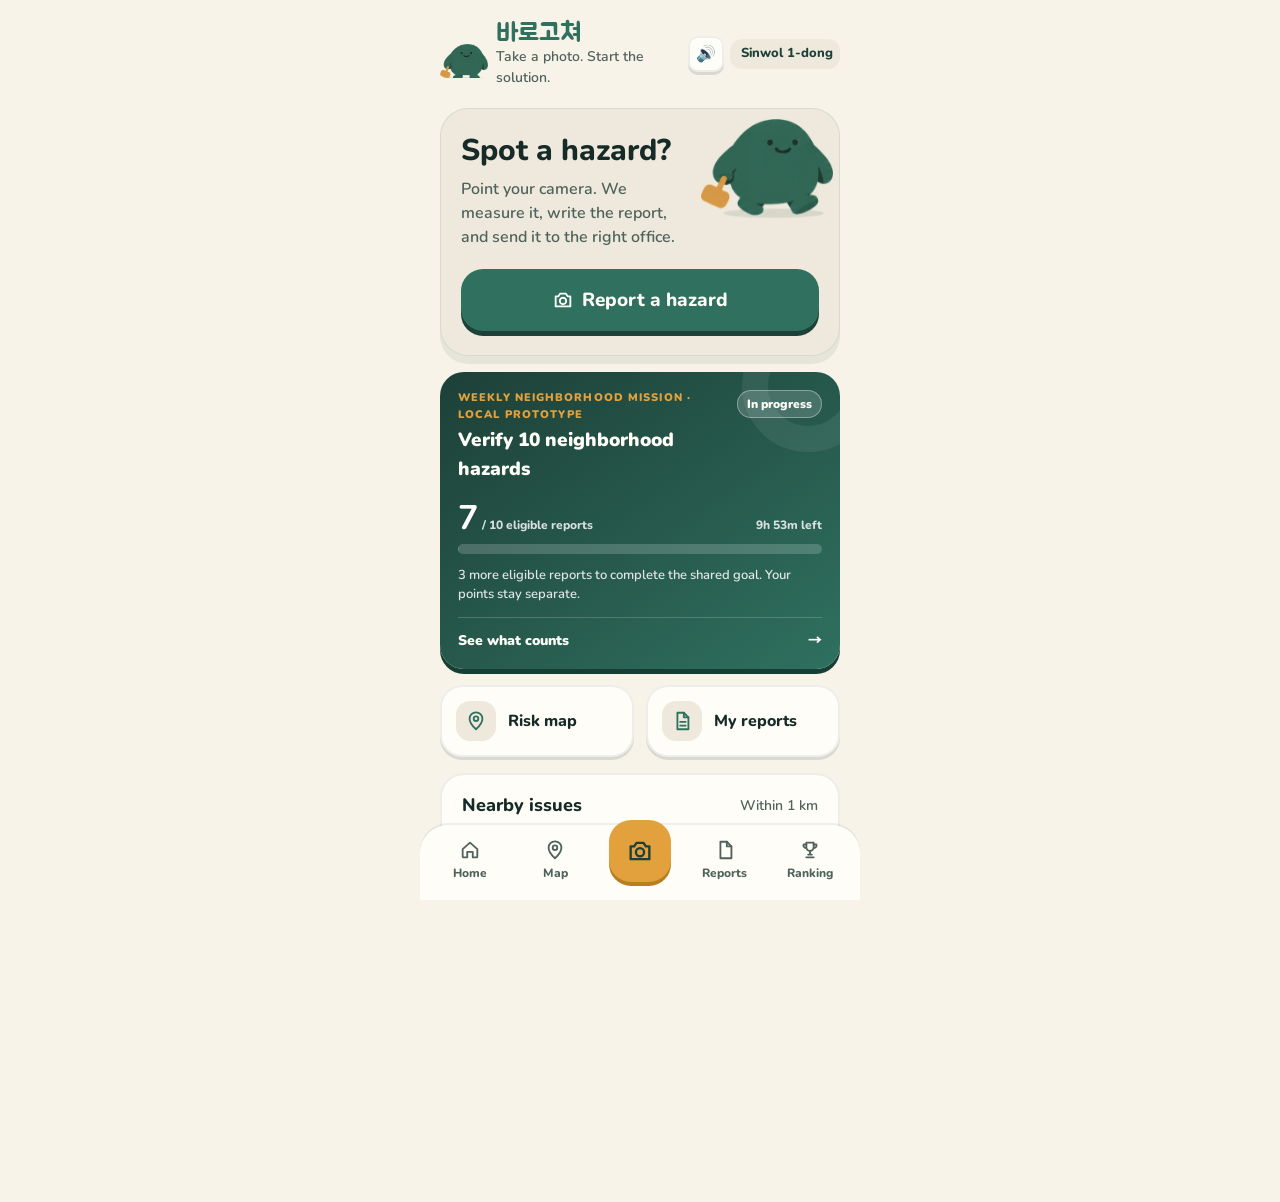
==== index.html @ 0d9a8403 "NewVersioncommit_UX" ====
<!doctype html>
<html lang="en">
<head>
<meta charset="utf-8">
<meta name="viewport" content="width=device-width, initial-scale=1, viewport-fit=cover">
<title>바로고쳐</title>
<link rel="manifest" href="manifest.webmanifest">
<link rel="icon" href="icons/icon-192.png">
<link rel="apple-touch-icon" href="icons/icon-192.png">
<meta name="theme-color" content="#F7F3E9">
<meta name="apple-mobile-web-app-capable" content="yes">
<meta name="apple-mobile-web-app-title" content="바로고쳐">

<link rel="preconnect" href="https://fonts.googleapis.com">
<link rel="stylesheet" href="https://fonts.googleapis.com/css2?family=Jua&family=Noto+Sans+KR:wght@500;700;900&family=Nunito:wght@600;700;800;900&display=swap">
<style>
/* =========================================================
   바로고쳐 design system — tokens taken from the mascot
   ========================================================= */
:root{
  /* colour — body, shadow, ink, mallet, paper */
  --green:#2F705F;        /* primary: mascot body */
  --green-hover:#357B69;
  --green-dark:#1D4038;   /* mascot shade: pressed base, strong text */
  --ink:#162B27;          /* eyes and mouth: main text */
  --ink-2:#4F625B;        /* secondary text (5.9:1 on cream) */
  --mustard:#E2A13D;      /* accent: the mallet */
  --mustard-dark:#B87F22; /* accent pressed base */
  --cream:#F7F3E9;        /* page */
  --cream-2:#EEE9DC;      /* secondary section, tracks */
  --dust:#D9D3C4;         /* ground shadow, dividers on cream */
  --paper:#FFFDF8;        /* cards, sheets, inputs */
  --on-green:#FFFDF8;
  --line:rgba(29,64,56,.08);
  --line-2:rgba(29,64,56,.16);
  /* risk (fills are for shapes; *-ink for text on tints) */
  --high:#D46A4E; --high-fill:#B9533A; --high-ink:#9F3F28; --high-tint:#F6E1DA;
  --med:#E2A13D;  --med-ink:#7A5716;  --med-tint:#F8EBD2;
  --low:#5F8497;  --low-fill:#4B6F82;  --low-ink:#3C5E6E;  --low-tint:#E2EBEF;
  --done:#8C968F; --done-ink:#46534E; --done-tint:#E7EAE8;
  /* radius scale */
  --r-chip:12px; --r-sm:14px; --r-md:18px; --r-lg:22px; --r-card:24px; --r-sheet:32px;
  /* control heights */
  --h-sm:44px; --h-md:52px; --h-lg:60px;
  /* shadows: resting on the ground, never floating */
  --press-green:0 4px 0 var(--green-dark);
  --press-mustard:0 4px 0 var(--mustard-dark);
  --press-soft:0 3px 0 rgba(29,64,56,.14);
  --rest:0 3px 0 rgba(29,64,56,.06);
  --lift:0 8px 20px rgba(29,64,56,.08);
  /* type */
  --f-display:"Nunito","Jua","Noto Sans KR","Apple SD Gothic Neo",sans-serif;
  --f-body:"Nunito","Noto Sans KR","Apple SD Gothic Neo","Malgun Gothic",sans-serif;
  --f-brand:"Jua","Nunito",sans-serif;
  --t-xs:12px; --t-sm:14px; --t-md:16px; --t-lg:18px; --t-xl:22px; --t-2xl:28px; --t-3xl:34px;
  /* spacing */
  --s1:4px; --s2:8px; --s3:12px; --s4:16px; --s5:20px; --s6:24px; --s7:32px; --s8:40px; --s9:56px;
  box-sizing:border-box;
  padding-top:env(safe-area-inset-top,0px);
  padding-bottom:env(safe-area-inset-bottom,0px);
}
@media (prefers-color-scheme: dark){
  :root:not([data-theme="light"]){
    --cream:#13231F; --cream-2:#1A2F29; --paper:#1F3631; --dust:#2A413A;
    --ink:#F7F3E9; --ink-2:#B7C2BC; --green-dark:#0E1F1B;
    --line:rgba(247,243,233,.08); --line-2:rgba(247,243,233,.16);
    --high-ink:#F2A58F; --high-tint:#3A2B24; --med-ink:#EDC57F; --med-tint:#36301F;
    --low-ink:#A9C4D2; --low-tint:#22343A; --done-ink:#C3CBC6; --done-tint:#2A3A35;
    --rest:0 3px 0 rgba(0,0,0,.18); --press-soft:0 3px 0 rgba(0,0,0,.25);
  }
}
:root[data-theme="dark"]{
  --cream:#13231F; --cream-2:#1A2F29; --paper:#1F3631; --dust:#2A413A;
  --ink:#F7F3E9; --ink-2:#B7C2BC; --green-dark:#0E1F1B;
  --line:rgba(247,243,233,.08); --line-2:rgba(247,243,233,.16);
  --high-ink:#F2A58F; --high-tint:#3A2B24; --med-ink:#EDC57F; --med-tint:#36301F;
  --low-ink:#A9C4D2; --low-tint:#22343A; --done-ink:#C3CBC6; --done-tint:#2A3A35;
  --rest:0 3px 0 rgba(0,0,0,.18); --press-soft:0 3px 0 rgba(0,0,0,.25);
}
html{scroll-padding-top:env(safe-area-inset-top,0px)}
*,*::before,*::after{box-sizing:inherit}
[hidden]{display:none!important}
html,body{height:100%;margin:0}
body{background:var(--cream);color:var(--ink);font-family:var(--f-body);font-size:var(--t-md);line-height:1.5;font-weight:600;-webkit-font-smoothing:antialiased}
button,input,select,textarea{font:inherit;color:inherit}
button{cursor:pointer}
img{max-width:100%}
:focus-visible{outline:3px solid var(--mustard);outline-offset:3px;border-radius:var(--r-sm)}
.app{max-width:440px;margin:0 auto;min-height:100%;position:relative;background:var(--cream)}
.screen{display:none;padding:var(--s5) var(--s5) 128px}
.screen.on{display:block}
.screen.modal{padding-bottom:var(--s7)}
h1,h2,h3{margin:0;font-family:var(--f-display);font-weight:800;letter-spacing:0;line-height:1.2}
h1{font-size:var(--t-3xl)}
h2{font-size:var(--t-2xl)}
h3{font-size:var(--t-lg)}
p{margin:0}
.muted{color:var(--ink-2)}
.small{font-size:var(--t-sm)}
.num{font-variant-numeric:tabular-nums}
.row{display:flex;align-items:center;gap:var(--s3)}
.between{justify-content:space-between}
.stack>*+*{margin-top:var(--s4)}
svg.icon{width:22px;height:22px;flex:none}
svg.icon *{stroke-width:2;stroke-linecap:round;stroke-linejoin:round}

/* ---- Card: a small object on the ground ---- */
.card{background:var(--paper);border:2px solid var(--line);border-radius:var(--r-card);padding:var(--s5);box-shadow:var(--rest)}
.card.flat{box-shadow:none;background:var(--cream-2);border-color:transparent}

/* ---- Buttons: chunky, pressable ---- */
.btn{position:relative;display:inline-flex;align-items:center;justify-content:center;gap:var(--s2);width:100%;min-height:var(--h-md);padding:0 var(--s6);
  border:0;border-radius:var(--r-md);background:var(--green);color:var(--on-green);font-family:var(--f-display);font-weight:800;font-size:17px;line-height:1.2;text-decoration:none;
  box-shadow:var(--press-green);transform:translateY(0);transition:transform .12s ease,box-shadow .12s ease,background-color .12s ease;margin-bottom:4px}
.btn.lg{min-height:var(--h-lg);border-radius:var(--r-lg);font-size:var(--t-lg)}
.btn.small{min-height:var(--h-sm);width:auto;padding:0 var(--s4);border-radius:var(--r-sm);font-size:15px;box-shadow:0 3px 0 var(--green-dark)}
.btn.accent{background:var(--mustard);color:#1D4038;box-shadow:var(--press-mustard)}
.btn.soft,.btn.secondary{background:var(--paper);color:var(--green);box-shadow:inset 0 0 0 2px rgba(47,112,95,.35),var(--press-soft)}
.btn.ghost,.btn.quiet{background:transparent;color:var(--green);box-shadow:inset 0 0 0 2px var(--line-2)}
@media (hover:hover){
  .btn:hover{transform:translateY(-2px);box-shadow:0 6px 0 var(--green-dark);background:var(--green-hover)}
  .btn.small:hover{box-shadow:0 5px 0 var(--green-dark)}
  .btn.accent:hover{background:#E8AB4B;box-shadow:0 6px 0 var(--mustard-dark)}
  .btn.soft:hover,.btn.secondary:hover{background:var(--paper);box-shadow:inset 0 0 0 2px var(--green),0 5px 0 rgba(29,64,56,.14)}
  .btn.ghost:hover,.btn.quiet:hover{background:var(--cream-2);box-shadow:inset 0 0 0 2px var(--line-2);transform:none}
}
.btn:active{transform:translateY(2px);box-shadow:0 2px 0 var(--green-dark)}
.btn.accent:active{box-shadow:0 2px 0 var(--mustard-dark)}
.btn.soft:active,.btn.secondary:active{box-shadow:inset 0 0 0 2px var(--green),0 1px 0 rgba(29,64,56,.14)}
.btn.ghost:active,.btn.quiet:active{transform:translateY(1px);box-shadow:inset 0 0 0 2px var(--line-2)}
.btn:disabled{opacity:.45;cursor:not-allowed;transform:none;box-shadow:none}
.btn:disabled:hover{background:var(--green);transform:none;box-shadow:none}
.back,.icon-btn{border:0;background:var(--paper);color:var(--ink);width:var(--h-sm);height:var(--h-sm);border-radius:var(--r-sm);display:grid;place-items:center;box-shadow:inset 0 0 0 2px var(--line),var(--press-soft);transition:transform .12s ease}
.back:active,.icon-btn:active{transform:translateY(2px);box-shadow:inset 0 0 0 2px var(--line)}
.top{display:flex;align-items:center;gap:var(--s3);margin-bottom:var(--s5)}

/* ---- Badges ---- */
.chip{display:inline-flex;align-items:center;gap:6px;white-space:nowrap;flex:none;padding:5px 11px;border-radius:var(--r-chip);font-size:13px;font-weight:800;background:var(--cream-2);color:var(--green-dark)}
:root[data-theme="dark"] .chip{color:var(--ink)}
@media (prefers-color-scheme: dark){:root:not([data-theme="light"]) .chip{color:var(--ink)}}
.chip.brand{background:var(--green);color:var(--on-green)}
.risk-high{background:var(--high-tint);color:var(--high-ink)!important}
.risk-medium{background:var(--med-tint);color:var(--med-ink)!important}
.risk-low{background:var(--low-tint);color:var(--low-ink)!important}
.st{background:var(--cream-2);color:var(--ink-2)!important}
.st-resolved{background:var(--done-tint);color:var(--done-ink)!important}
.st-rejected{background:var(--high-tint);color:var(--high-ink)!important}
.edited{font-size:11px;font-weight:800;color:var(--med-ink);margin-left:6px}
.dot{width:10px;height:10px;border-radius:50%;display:inline-block}

/* ---- Brand ---- */
.brand{display:flex;align-items:center;gap:var(--s2)}
.logo{width:48px;height:48px;flex:none;display:grid;place-items:end center;overflow:hidden}
.logo img{width:52px;height:auto;display:block;margin-bottom:-2px}
.wordmark{font-family:var(--f-brand);font-size:26px;font-weight:400;line-height:1;color:var(--green)}
:root[data-theme="dark"] .wordmark{color:var(--ink)}
@media (prefers-color-scheme: dark){:root:not([data-theme="light"]) .wordmark{color:var(--ink)}}

/* ---- Home hero ---- */
.hero{position:relative;margin-top:var(--s5);background:var(--cream-2);border-radius:28px;padding:var(--s6) var(--s5) var(--s5);overflow:visible}
.hero h1{font-size:30px;max-width:62%}
.hero p{max-width:60%;margin-top:var(--s2)}
.hero .mascot{position:absolute;right:6px;top:10px;width:132px}
.hero .btn{margin-top:var(--s5)}
.mascot{display:block;height:auto;pointer-events:none;user-select:none}
@keyframes bob{0%,100%{transform:translateY(0)}50%{transform:translateY(-3px)}}
.bob{animation:bob 3.2s ease-in-out infinite}
@keyframes tap{0%,100%{transform:translateY(0) scaleY(1)}30%{transform:translateY(-6px) scaleY(1.02)}52%{transform:translateY(1px) scaleY(.96)}70%{transform:translateY(0) scaleY(1)}}
.tapping{transform-origin:50% 100%;animation:tap .7s ease-out .15s 2}
@media (prefers-reduced-motion: reduce){.bob,.tapping{animation:none}}
.quick{display:grid;grid-template-columns:1fr 1fr;gap:var(--s3);margin-top:var(--s4)}
.tile{display:flex;align-items:center;gap:var(--s3);border:0;background:var(--paper);border-radius:var(--r-lg);padding:var(--s4);text-align:left;font-family:var(--f-display);font-weight:800;font-size:var(--t-md);
  box-shadow:inset 0 0 0 2px var(--line),var(--press-soft);transition:transform .12s ease,box-shadow .12s ease}
.tile .ti{width:40px;height:40px;border-radius:var(--r-sm);background:var(--cream-2);display:grid;place-items:center;color:var(--green);flex:none}
@media (hover:hover){.tile:hover{transform:translateY(-2px);box-shadow:inset 0 0 0 2px var(--line),0 5px 0 rgba(29,64,56,.14)}}
.tile:active{transform:translateY(2px);box-shadow:inset 0 0 0 2px var(--line)}
.goal .meter{margin-top:var(--s3)}
.counts{display:grid;grid-template-columns:repeat(4,1fr);gap:var(--s2);margin-top:var(--s4)}
.count b{display:block;font-family:var(--f-display);font-size:var(--t-2xl);font-weight:800;line-height:1.1;font-variant-numeric:tabular-nums}
.count span{font-size:13px;color:var(--ink-2);display:flex;align-items:center;gap:5px}
.points-btn{width:100%;border:0;text-align:left;display:flex;justify-content:space-between;align-items:center;background:var(--green);color:var(--on-green);border-radius:var(--r-card);padding:var(--s5);box-shadow:var(--press-green);transition:transform .12s ease,box-shadow .12s ease;margin-bottom:4px}
.points-btn:active{transform:translateY(2px);box-shadow:0 2px 0 var(--green-dark)}
.points-btn b{font-family:var(--f-display);font-size:var(--t-3xl);font-weight:900;line-height:1;font-variant-numeric:tabular-nums}
.points-btn .mallet{display:inline-flex;align-items:center;gap:6px;background:var(--mustard);color:#1D4038;border-radius:var(--r-sm);padding:8px 12px;font-family:var(--f-display);font-weight:800;font-size:15px}

/* ---- Tab bar ---- */
.tabbar{position:fixed;left:50%;transform:translateX(-50%);bottom:0;width:100%;max-width:440px;background:var(--paper);border-radius:28px 28px 0 0;box-shadow:0 -2px 0 var(--line);
  display:grid;grid-template-columns:repeat(5,1fr);align-items:end;padding:var(--s2) var(--s2) calc(var(--s3) + env(safe-area-inset-bottom,0px));z-index:20}
.tabbar button{border:0;background:none;display:flex;flex-direction:column;align-items:center;gap:3px;font-size:12px;font-weight:800;font-family:var(--f-display);color:var(--ink-2);padding:6px 0;border-radius:var(--r-sm)}
.tabbar button.on{color:var(--green)}
:root[data-theme="dark"] .tabbar button.on{color:var(--mustard)}
@media (prefers-color-scheme: dark){:root:not([data-theme="light"]) .tabbar button.on{color:var(--mustard)}}
.tabbar .cap{width:62px;height:62px;border-radius:22px;background:var(--mustard);color:#1D4038;display:grid;place-items:center;margin-top:-30px;box-shadow:var(--press-mustard);transition:transform .12s ease,box-shadow .12s ease}
.tabbar button:active .cap{transform:translateY(2px);box-shadow:0 2px 0 var(--mustard-dark)}
.tabbar .cap svg.icon{width:28px;height:28px}
.tabbar.hide{display:none}

/* ---- Scan (dark, calm) ---- */
.scan{position:fixed;inset:0;background:#162B27;color:#F7F3E9;z-index:30;display:none;flex-direction:column}
.scan.on{display:flex}
.scan video,.scan .still{position:absolute;inset:0;width:100%;height:100%;object-fit:cover}
.scan .shade{display:none}
.scan .bar{position:relative;display:flex;align-items:center;justify-content:space-between;padding:calc(var(--s3) + env(safe-area-inset-top,0px)) var(--s4) 0}
.scan .x{width:var(--h-sm);height:var(--h-sm);border-radius:var(--r-sm);border:0;background:#FFFDF8;color:#162B27;display:grid;place-items:center;box-shadow:0 3px 0 rgba(0,0,0,.25)}
.scan .x:active{transform:translateY(2px);box-shadow:none}
.safety{position:relative;margin:var(--s3) var(--s4) 0;padding:var(--s3) var(--s4);border-radius:var(--r-md);background:#FFFDF8;color:#162B27;font-size:15px;display:flex;gap:var(--s3);align-items:center;box-shadow:0 3px 0 rgba(0,0,0,.2)}
.safety svg{color:var(--high-fill)}
.reticle{position:absolute;left:50%;top:44%;width:62%;aspect-ratio:1.3;transform:translate(-50%,-50%);border-radius:28px}
.reticle::before,.reticle::after{content:"";position:absolute;inset:0;border-radius:28px;border:5px solid #FFFDF8;clip-path:polygon(0 0,22% 0,22% 4%,4% 4%,4% 22%,0 22%,0 78%,4% 78%,4% 96%,22% 96%,22% 100%,78% 100%,78% 96%,96% 96%,96% 78%,100% 78%,100% 22%,96% 22%,96% 4%,78% 4%,78% 0,100% 0,100% 100%,0 100%)}
.reticle .sweep{position:absolute;left:8%;right:8%;height:4px;border-radius:4px;background:var(--mustard);top:10%;animation:sweep 2.2s ease-in-out infinite alternate}
@keyframes sweep{to{top:86%}}
@media (prefers-reduced-motion: reduce){.reticle .sweep{animation:none;top:50%}}
.scan .foot{position:absolute;left:0;right:0;bottom:0;background:#162B27;border-radius:var(--r-sheet) var(--r-sheet) 0 0;padding:var(--s5) var(--s5) calc(var(--s6) + env(safe-area-inset-bottom,0px))}
.shutter{width:80px;height:80px;border-radius:50%;border:6px solid #FFFDF8;background:var(--mustard);display:block;margin:0 auto var(--s4);box-shadow:0 4px 0 rgba(0,0,0,.35);transition:transform .12s ease}
.shutter:active{transform:translateY(3px);box-shadow:0 1px 0 rgba(0,0,0,.35)}
.scan .hint{text-align:center;font-size:15px;margin-bottom:var(--s3);color:#EEE9DC}
.scan .alt{background:transparent;color:#F7F3E9;box-shadow:inset 0 0 0 2px rgba(247,243,233,.35)}
.analyzing{display:flex;gap:var(--s4);align-items:flex-end}
.analyzing .mascot{width:104px;flex:none;margin-bottom:-6px}
.status-lines{list-style:none;margin:0;padding:0;flex:1}
.status-lines li{display:flex;gap:var(--s3);align-items:center;padding:7px 0;opacity:.4;transition:opacity .3s;font-size:15px}
.status-lines li.on{opacity:1}
.status-lines li .tick{width:22px;height:22px;border-radius:8px;border:2px solid #F7F3E9;display:grid;place-items:center;flex:none}
.status-lines li.done .tick{background:var(--mustard);border-color:var(--mustard)}
.status-lines li.done .tick::after{content:"";width:8px;height:4px;border-left:2.5px solid #1D4038;border-bottom:2.5px solid #1D4038;transform:rotate(-45deg) translate(1px,-1px)}

/* ---- Review ---- */
.steps{display:grid;grid-template-columns:repeat(3,1fr);gap:var(--s2);margin-bottom:var(--s4)}
.steps div{height:8px;border-radius:8px;background:var(--cream-2)}
.steps div.on{background:var(--green)}
.steplabels{display:grid;grid-template-columns:repeat(3,1fr);font-size:13px;font-weight:800;color:var(--ink-2);margin:-8px 0 var(--s4)}
.photo-wrap{background:#162B27;border-radius:var(--r-card);display:flex;justify-content:center;overflow:hidden}
.photo{position:relative;touch-action:manipulation;line-height:0}
.photo img{display:block;max-width:100%;max-height:340px;width:auto;height:auto}
.contour{position:absolute;border:5px solid var(--mustard);border-radius:22px;animation:lock .35s ease-out}
@keyframes lock{from{transform:scale(1.12);opacity:0}}
@media (prefers-reduced-motion: reduce){.contour{animation:none}}
.contour span{position:absolute;left:50%;top:-17px;transform:translateX(-50%);background:var(--mustard);color:#1D4038;font-family:var(--f-display);font-size:14px;font-weight:900;padding:4px 10px;border-radius:10px;white-space:nowrap}
.mpt{position:absolute;width:18px;height:18px;margin:-9px 0 0 -9px;border-radius:50%;border:3px solid #FFFDF8;background:var(--mustard)}
.mline{position:absolute;inset:0;pointer-events:none}
.fields{padding-top:var(--s2);padding-bottom:var(--s2)}
.fields .f{display:flex;align-items:flex-start;gap:var(--s3);padding:var(--s3) 0;border-bottom:2px dashed var(--line)}
.fields .f:last-child{border-bottom:0}
.fields .k{width:92px;flex:none;font-size:var(--t-sm);color:var(--ink-2);padding-top:3px}
.fields .v{flex:1;min-width:0;font-weight:700}
select,textarea,input[type=text]{width:100%;border:0;border-radius:var(--r-sm);padding:12px 14px;background:var(--paper);box-shadow:inset 0 0 0 2px var(--line-2);font-weight:600;min-height:var(--h-sm)}
select:focus,textarea:focus,input[type=text]:focus{outline:none;box-shadow:inset 0 0 0 2px var(--green)}
textarea{min-height:112px;resize:vertical;line-height:1.55}
.seg{display:grid;grid-template-columns:repeat(3,1fr);gap:var(--s2)}
.seg button{border:0;background:var(--paper);border-radius:var(--r-sm);min-height:var(--h-sm);font-family:var(--f-display);font-weight:800;font-size:15px;box-shadow:inset 0 0 0 2px var(--line-2),0 3px 0 rgba(29,64,56,.1);transition:transform .12s ease}
.seg button:active{transform:translateY(2px)}
.seg button[aria-pressed="true"].h{background:var(--high-fill);color:#FFFDF8;box-shadow:0 3px 0 #86392A}
.seg button[aria-pressed="true"].m{background:var(--med);color:#1D4038;box-shadow:0 3px 0 var(--mustard-dark)}
.seg button[aria-pressed="true"].l{background:var(--low-fill);color:#FFFDF8;box-shadow:0 3px 0 #34505E}
.banner{border-radius:var(--r-md);padding:var(--s3) var(--s4);font-size:15px;display:flex;gap:var(--s3);align-items:center}
.banner.info{background:var(--cream-2);color:var(--ink)}
.banner.warn{background:var(--med-tint);color:var(--ink)}
.banner b{font-family:var(--f-display);font-size:var(--t-xl);font-weight:900;color:var(--green)}
.tabs2{display:inline-flex;background:var(--cream-2);border-radius:var(--r-sm);padding:4px;gap:4px}
.tabs2 button{border:0;background:none;padding:6px 12px;border-radius:10px;font-size:13px;font-weight:800;color:var(--ink-2)}
.tabs2 button[aria-pressed="true"]{background:var(--paper);color:var(--green);box-shadow:0 2px 0 rgba(29,64,56,.12)}

/* ---- Submitted ---- */
.celebrate{display:flex;align-items:flex-end;gap:var(--s3);padding:var(--s3) 0 0}
.celebrate .mascot{width:128px;flex:none}
.celebrate h1{font-size:30px}
.big{font-family:var(--f-display);font-size:72px;font-weight:900;letter-spacing:-.02em;line-height:1;color:var(--green);font-variant-numeric:tabular-nums}
.big small{font-size:22px;font-weight:800;margin-left:4px}
.ledger .li{display:flex;justify-content:space-between;padding:var(--s2) 0;border-bottom:2px dashed var(--line);font-size:15px}
.ledger .li:last-child{border-bottom:0}
.meter{height:14px;border-radius:10px;background:var(--cream-2);overflow:hidden}
.meter i{display:block;height:100%;background:var(--mustard);border-radius:10px;transition:width .9s ease}

/* ---- Leaderboard ---- */
.rank{display:flex;align-items:center;gap:var(--s3);padding:var(--s4);border-radius:var(--r-lg);background:var(--paper);box-shadow:inset 0 0 0 2px var(--line),var(--rest)}
.rank+.rank{margin-top:var(--s3)}
.rank.me{background:var(--green);color:var(--on-green);box-shadow:var(--press-green)}
.rank.me .muted,.rank.me .small{color:#D6E6DF}
.rank .n{width:34px;height:34px;border-radius:12px;background:var(--cream-2);color:var(--green-dark);font-family:var(--f-display);font-size:var(--t-lg);font-weight:900;display:grid;place-items:center;flex:none}
.rank.me .n{background:var(--mustard);color:#1D4038}
.rank .nm{flex:1;font-family:var(--f-display);font-weight:800}
.rank .pts{font-family:var(--f-display);font-weight:900;font-size:var(--t-lg);font-variant-numeric:tabular-nums}
.delta{font-size:13px;font-weight:900;color:#1D4038;background:var(--mustard);padding:3px 8px;border-radius:10px}
.board-foot{display:flex;align-items:flex-end;gap:var(--s3);margin-top:var(--s5)}
.board-foot .mascot{width:76px;flex:none}

/* ---- Map ---- */
.radar{position:relative;background:var(--paper);border-radius:28px;overflow:hidden;box-shadow:inset 0 0 0 2px var(--line),var(--rest)}
.radar svg{display:block;width:100%;height:auto}
.filters{display:flex;gap:var(--s2);overflow-x:auto;padding:2px 2px 8px;margin:var(--s4) 0 var(--s2)}
.filters button{flex:none;border:0;background:var(--paper);border-radius:var(--r-sm);min-height:40px;padding:0 var(--s4);font-size:14px;font-weight:800;font-family:var(--f-display);box-shadow:inset 0 0 0 2px var(--line-2),0 3px 0 rgba(29,64,56,.08)}
.filters button[aria-pressed="true"]{background:var(--green);color:var(--on-green);box-shadow:0 3px 0 var(--green-dark)}
.item{display:flex;gap:var(--s3);align-items:center;padding:var(--s3);border:0;border-radius:var(--r-lg);background:var(--paper);box-shadow:inset 0 0 0 2px var(--line),var(--rest);width:100%;text-align:left;transition:transform .12s ease}
.item:active{transform:translateY(2px)}
.item+.item{margin-top:var(--s3)}
.thumb{width:58px;height:58px;border-radius:16px;flex:none;object-fit:cover;background:var(--cream-2);display:grid;place-items:center;color:var(--green)}
.item .t{flex:1;min-width:0}
.item .t b{display:block;font-family:var(--f-display);font-size:var(--t-md);font-weight:800}
.spark{display:block;width:100%;height:auto}

/* ---- Timeline ---- */
.tl{list-style:none;margin:0;padding:0}
.tl li{position:relative;padding:0 0 var(--s4) 34px;font-weight:700;color:var(--ink-2)}
.tl li::before{content:"";position:absolute;left:9px;top:22px;bottom:0;width:3px;border-radius:3px;background:var(--cream-2)}
.tl li:last-child::before{display:none}
.tl li i{position:absolute;left:0;top:2px;width:21px;height:21px;border-radius:8px;background:var(--cream-2)}
.tl li.done{color:var(--ink)}
.tl li.done i{background:var(--green)}
.tl li.done::before{background:var(--green)}
.tl li.cur i{background:var(--mustard)}

/* ---- Rewards ---- */
.reward{display:flex;gap:var(--s3);align-items:center}
.reward .ic{width:52px;height:52px;border-radius:var(--r-sm);background:var(--cream-2);display:grid;place-items:center;color:var(--green);flex:none}
.reward .t{flex:1}
.reward .t b{font-family:var(--f-display);font-weight:800}

/* ---- Empty state ---- */
.empty{text-align:left;display:flex;flex-direction:column;align-items:flex-start;gap:var(--s3)}
.empty .mascot{width:150px;align-self:center}

/* ---- AR overlay ---- */
.ar{position:fixed;inset:0;z-index:50;color:#F7F3E9;font-family:var(--f-body);display:flex;flex-direction:column;justify-content:space-between;pointer-events:none}
.ar[hidden]{display:none!important}
.ar-top,.ar-foot{pointer-events:auto;background:#162B27}
.ar-top{display:flex;align-items:center;justify-content:space-between;padding:calc(var(--s3) + env(safe-area-inset-top,0px)) var(--s4) var(--s3);border-radius:0 0 24px 24px}
.ar-live{font-family:var(--f-display);font-size:32px;font-weight:900;color:var(--mustard)}
.ar-cross{align-self:center;width:36px;height:36px;position:relative}
.ar-cross::before,.ar-cross::after{content:"";position:absolute;background:#FFFDF8;border-radius:3px}
.ar-cross::before{left:16px;top:0;width:4px;height:36px}.ar-cross::after{top:16px;left:0;height:4px;width:36px}
.ar-foot{border-radius:var(--r-sheet) var(--r-sheet) 0 0;padding:var(--s5) var(--s5) calc(var(--s5) + env(safe-area-inset-bottom,0px))}
.ar-foot p{margin:0 0 var(--s3);font-size:16px}
.ar button{font:inherit;font-family:var(--f-display);border:0;border-radius:var(--r-sm);min-height:var(--h-sm);padding:0 var(--s4);font-weight:800;background:transparent;color:#F7F3E9;box-shadow:inset 0 0 0 2px rgba(247,243,233,.35)}
.ar button.go{background:var(--mustard);color:#1D4038;box-shadow:0 3px 0 var(--mustard-dark)}
.ar button:disabled{opacity:.4}

/* ---- Modal sheet ---- */
.veil{position:fixed;inset:0;background:rgba(22,43,39,.45);z-index:40;display:none;align-items:flex-end;justify-content:center}
.veil.on{display:flex}
.sheet{position:relative;background:var(--paper);width:100%;max-width:440px;border-radius:var(--r-sheet) var(--r-sheet) 0 0;padding:var(--s7) var(--s5) calc(var(--s6) + env(safe-area-inset-bottom,0px));max-height:88vh;overflow:auto;box-shadow:var(--lift);animation:up .25s ease-out}
.sheet::before{content:"";position:absolute;top:10px;left:50%;width:44px;height:5px;margin-left:-22px;border-radius:5px;background:var(--dust)}
.sheet .mascot{width:120px;margin:-6px 0 var(--s2)}
@keyframes up{from{transform:translateY(40px);opacity:.4}}
@media (prefers-reduced-motion: reduce){.sheet{animation:none}}

/* ---- Tooltip / toast ---- */
.toast{position:fixed;left:50%;bottom:104px;transform:translateX(-50%);background:#162B27;color:#F7F3E9;padding:10px 16px 10px 10px;border-radius:var(--r-md);font-size:15px;font-weight:700;z-index:60;display:none;align-items:center;gap:10px;max-width:92%;box-shadow:0 4px 0 rgba(0,0,0,.2)}
.toast.on{display:flex}
.toast img{width:34px;height:auto;flex:none}
details summary{cursor:pointer;font-family:var(--f-display);font-weight:800;color:var(--ink-2);font-size:15px}
</style>
<link rel="stylesheet" href="motion.css">
</head>
<body>
<div class="app" id="app">

<!-- S1 Home -->
<section class="screen on" data-screen="home" aria-label="Home">
  <div class="row between">
    <div class="brand">
      <div class="logo"><img data-m="front" alt=""></div>
      <div><p class="wordmark" lang="ko">바로고쳐</p><p class="small muted">Take a photo. Start the solution.</p></div>
    </div>
    <div class="row" style="gap:6px">
      <button class="icon-btn" id="btnSoundToggle" title="Sound Effects" aria-label="Toggle sound" style="width:36px;height:36px;border-radius:10px;font-size:16px">🔊</button>
      <span class="chip" id="homeDong">—</span>
    </div>
  </div>
  <div class="hero">
    <img class="mascot bob" data-m="walk" alt="">
    <h1>Spot a hazard?</h1>
    <p class="muted">Point your camera. We measure it, write the report, and send it to the right office.</p>
    <button class="btn lg" data-go="report"><svg class="icon" viewBox="0 0 24 24" fill="none" stroke="currentColor"><path d="M4 8h3l2-3h6l2 3h3v11H4z"/><circle cx="12" cy="13" r="3.5"/></svg>Report a hazard</button>
  </div>
  <button class="card goal mission-summary" data-go="mission" style="margin-top:16px" aria-describedby="missionHomeHelp">
    <span class="mission-summary-top">
      <span>
        <span class="mission-kicker">Weekly neighborhood mission · Local prototype</span>
        <span class="mission-title" id="goalTitle">Verify safer streets</span>
      </span>
      <span class="mission-status" id="missionStatus">In progress</span>
    </span>
    <span class="mission-progress-row"><span class="num" id="goalCount"></span><span class="mission-time" id="missionDeadline">—</span></span>
    <span class="meter mission-meter" aria-hidden="true"><i id="homeGoal" style="width:0"></i></span>
    <span class="mission-home-help" id="missionHomeHelp">Eligible reports move the shared neighborhood goal. Your points stay separate.</span>
    <span class="mission-link">See what counts <span aria-hidden="true">→</span></span>
  </button>
  <div class="quick">
    <button class="tile" data-go="map"><span class="ti"><svg class="icon" viewBox="0 0 24 24" fill="none" stroke="currentColor"><path d="M12 21s7-6.3 7-11.5A7 7 0 0 0 5 9.5C5 14.7 12 21 12 21z"/><circle cx="12" cy="9.5" r="2.5"/></svg></span>Risk map</button>
    <button class="tile" data-go="reports"><span class="ti"><svg class="icon" viewBox="0 0 24 24" fill="none" stroke="currentColor"><path d="M7 3h7l5 5v13H7z"/><path d="M14 3v5h5M10 13h6M10 17h6"/></svg></span>My reports</button>
  </div>
  <div class="card" style="margin-top:16px">
    <div class="row between"><h3>Nearby issues</h3><span class="small muted">Within 1 km</span></div>
    <div class="counts" id="homeCounts"></div>
  </div>
  <button class="points-btn" data-go="shop" style="margin-top:16px">
    <span><span class="small" style="opacity:.85">Your points</span><br><b id="homeScore">0</b></span>
    <span class="mallet"><svg class="icon" viewBox="0 0 24 24" fill="none" stroke="currentColor"><rect x="3" y="8" width="18" height="13" rx="3"/><path d="M12 8v13M3 12h18M12 8c-2-4-6-4-6-1s6 1 6 1 6 2 6-1-4-3-6 1"/></svg>Contribution points <span id="homeSpend">0</span></span>
  </button>
  <p class="small muted" id="modeNote" style="margin-top:12px"></p>
</section>

<!-- Weekly mission detail -->
<section class="screen modal mission-screen" data-screen="mission" aria-label="Weekly mission details">
  <div class="top"><button class="back" data-go="home" aria-label="Back to home"><svg class="icon" viewBox="0 0 24 24" fill="none" stroke="currentColor" stroke-width="2.2" stroke-linecap="round"><path d="M15 5l-7 7 7 7"/></svg></button><div><p class="mission-kicker">Weekly neighborhood mission</p><h2>Verify safer streets</h2></div></div>
  <div id="missionBody" aria-live="polite"></div>
</section>

<!-- S3b Review -->
<section class="screen modal" data-screen="review" aria-label="Confirm report">
  <div class="top"><button class="back" data-act="reviewBack" aria-label="Back to camera"><svg class="icon" viewBox="0 0 24 24" fill="none" stroke="currentColor" stroke-width="2.2" stroke-linecap="round"><path d="M15 5l-7 7 7 7"/></svg></button><h2>Confirm report</h2></div>
  <div class="steps"><div class="on"></div><div class="on"></div><div></div></div>
  <div class="steplabels"><span>Detect</span><span style="text-align:center">Review</span><span style="text-align:right">Submit</span></div>
  <div class="stack" id="reviewBody"></div>
</section>

<!-- S4 Submitted -->
<section class="screen modal" data-screen="done" aria-label="Report submitted">
  <div class="stack" id="doneBody"></div>
</section>

<!-- S5 Leaderboard -->
<section class="screen" data-screen="board" aria-label="Weekly leaderboard">
  <div class="top"><button class="back" data-go="home" aria-label="Back to home"><svg class="icon" viewBox="0 0 24 24" fill="none" stroke="currentColor" stroke-width="2.2" stroke-linecap="round"><path d="M15 5l-7 7 7 7"/></svg></button><div><h2>Yangcheon-gu this week</h2><p class="small muted" id="resetIn"></p></div></div>
  <div id="boardBody"></div>
</section>

<!-- S6 Map -->
<section class="screen" data-screen="map" aria-label="Risk map">
  <h2>Risk map</h2>
  <p class="small muted" style="margin-top:4px">Issues within 1 km of you. Rings are 250 m apart.</p>
  <div class="filters" id="filters" role="group" aria-label="Filter issues"></div>
  <div class="radar" id="radar"></div>
  <div style="margin-top:12px" id="mapList"></div>
</section>

<!-- S7 My reports -->
<section class="screen" data-screen="reports" aria-label="My reports">
  <h2>My reports</h2>
  <div style="margin-top:14px" id="reportList"></div>
</section>
<section class="screen" data-screen="reportDetail" aria-label="Report detail">
  <div class="top"><button class="back" data-go="reports" aria-label="Back to my reports"><svg class="icon" viewBox="0 0 24 24" fill="none" stroke="currentColor" stroke-width="2.2" stroke-linecap="round"><path d="M15 5l-7 7 7 7"/></svg></button><h2>Report detail</h2></div>
  <div class="stack" id="detailBody"></div>
</section>

<!-- Shop -->
<section class="screen" data-screen="shop" aria-label="Rewards">
  <div class="top"><button class="back" data-go="home" aria-label="Back to home"><svg class="icon" viewBox="0 0 24 24" fill="none" stroke="currentColor"><path d="M15 5l-7 7 7 7"/></svg></button><h2>Rewards</h2></div>
  <p class="small muted" style="margin-top:4px">Points unlock once the district receives your report. Rewards are funded by district partnership fees and local sponsors.</p>
  <div class="card" style="margin-top:14px"><div class="row between"><span class="muted">Ready to spend</span><b style="font-size:22px" id="shopSpend">0</b></div></div>
  <div class="stack" style="margin-top:12px" id="shopList"></div>
</section>

<nav class="tabbar" id="tabbar" aria-label="Main">
  <button data-go="home" data-tab="home"><svg class="icon" viewBox="0 0 24 24" fill="none" stroke="currentColor"><path d="M4 11l8-7 8 7v8a1 1 0 0 1-1 1h-4v-6H9v6H5a1 1 0 0 1-1-1z"/></svg>Home</button>
  <button data-go="map" data-tab="map"><svg class="icon" viewBox="0 0 24 24" fill="none" stroke="currentColor"><path d="M12 21s7-6.3 7-11.5A7 7 0 0 0 5 9.5C5 14.7 12 21 12 21z"/><circle cx="12" cy="9.5" r="2.5"/></svg>Map</button>
  <button data-go="report" aria-label="Report a hazard"><span class="cap"><svg class="icon" viewBox="0 0 24 24" fill="none" stroke="currentColor"><path d="M4 8h3l2-3h6l2 3h3v11H4z"/><circle cx="12" cy="13" r="3.5"/></svg></span></button>
  <button data-go="reports" data-tab="reports"><svg class="icon" viewBox="0 0 24 24" fill="none" stroke="currentColor"><path d="M7 3h7l5 5v13H7z"/><path d="M14 3v5h5"/></svg>Reports</button>
  <button data-go="board" data-tab="board"><svg class="icon" viewBox="0 0 24 24" fill="none" stroke="currentColor"><path d="M8 4h8v5a4 4 0 0 1-8 0z"/><path d="M8 6H5a3 3 0 0 0 3 4M16 6h3a3 3 0 0 1-3 4M12 13v4M8 20h8M10 17h4"/></svg>Ranking</button>
</nav>
</div>

<!-- S2 Scan + S3a Analyzing (full screen) -->
<div class="scan" id="scan" aria-label="Camera">
  <video id="video" playsinline muted autoplay></video>
  <img class="still" id="still" alt="" hidden>
  <div class="shade"></div>
  <div class="bar">
    <button class="x" data-act="closeScan" aria-label="Close camera"><svg class="icon" viewBox="0 0 24 24" fill="none" stroke="currentColor" stroke-width="2.4" stroke-linecap="round"><path d="M6 6l12 12M18 6L6 18"/></svg></button>
    <span class="chip" style="background:#26332F;color:#FCFBF7" id="scanMode">Scanning</span>
  </div>
  <div class="safety" id="safety"><svg class="icon" viewBox="0 0 24 24" fill="none" stroke="currentColor" stroke-width="2" stroke-linecap="round"><path d="M12 3l9 16H3z"/><path d="M12 10v4M12 17h.01"/></svg><span>Stay on the sidewalk. Zoom in from a safe spot.</span></div>
  <div class="reticle" id="reticle" aria-hidden="true"><div class="sweep"></div></div>
  <div class="foot" id="scanFoot"></div>
</div>
<div class="ar" id="arOverlay" hidden>
  <div class="ar-top"><button id="arCancel" type="button">Cancel</button><span class="ar-live" id="arLive" aria-live="polite"></span></div>
  <div class="ar-cross" aria-hidden="true"></div>
  <div class="ar-foot"><p id="arMsg">Move your phone slowly over the ground.</p>
    <div class="row"><button id="arUndo" type="button">Undo</button><button id="arDone" class="go" type="button" disabled style="flex:1">Use this size</button></div></div>
</div>
<input type="file" id="fileCam" accept="image/*" capture="environment" hidden>
<input type="file" id="fileLib" accept="image/*" hidden>

<div class="veil" id="veil"><div class="sheet" id="sheet" role="dialog" aria-modal="true"></div></div>
<div class="toast" id="toast" role="status" aria-live="polite"></div>

<script>
/* ---------- Standalone runtime: replaces Claude's db, sample and user with local, on-device versions ---------- */
(() => {
  window.BG_STANDALONE = true;
  const KEY = "bg_store_v1";
  const SEED = {"issues/s01": {"type": "pothole", "risk": "high", "lat": 37.528817, "lng": 126.8423, "dong": "Sinwol 1-dong", "status": "received", "reportCount": 5, "sizes": [{"cm": 35, "at": 1789348095975}, {"cm": 48, "at": 1789952895975}, {"cm": 62, "at": 1790557695975}], "createdAt": 1789348095975, "updatedAt": 1790557695975}, "issues/s02": {"type": "streetlight", "risk": "medium", "lat": 37.523622, "lng": 126.842094, "dong": "Sinwol 1-dong", "status": "in_repair", "reportCount": 2, "sizes": [], "createdAt": 1790212095975, "updatedAt": 1790644095975}, "issues/s03": {"type": "sidewalk", "risk": "medium", "lat": 37.523888, "lng": 126.83451, "dong": "Sinwol 1-dong", "status": "resolved", "reportCount": 3, "sizes": [{"cm": 55, "at": 1789002495975}], "createdAt": 1789002495975, "updatedAt": 1790384895975}, "issues/s04": {"type": "road_crack", "risk": "high", "lat": 37.530456, "lng": 126.841133, "dong": "Sinwol 1-dong", "status": "scheduled", "reportCount": 3, "sizes": [{"cm": 21, "at": 1789175295975}], "createdAt": 1789175295975, "updatedAt": 1789348095975}, "issues/s05": {"type": "dumping", "risk": "high", "lat": 37.52887, "lng": 126.841254, "dong": "Sinwol 1-dong", "status": "submitted", "reportCount": 1, "sizes": [], "createdAt": 1789520895975, "updatedAt": 1789693695975}, "issues/s06": {"type": "pothole", "risk": "high", "lat": 37.531516, "lng": 126.842, "dong": "Sinwol 1-dong", "status": "received", "reportCount": 2, "sizes": [{"cm": 22, "at": 1789088895975}], "createdAt": 1789088895975, "updatedAt": 1789261695975}, "issues/s07": {"type": "dumping", "risk": "high", "lat": 37.531875, "lng": 126.841747, "dong": "Sinwol 1-dong", "status": "submitted", "reportCount": 1, "sizes": [], "createdAt": 1790039295975, "updatedAt": 1790212095975}, "issues/s08": {"type": "sidewalk", "risk": "high", "lat": 37.522908, "lng": 126.838426, "dong": "Sinwol 1-dong", "status": "received", "reportCount": 5, "sizes": [{"cm": 34, "at": 1789088895975}], "createdAt": 1789088895975, "updatedAt": 1789261695975}, "issues/s09": {"type": "pothole", "risk": "high", "lat": 37.523393, "lng": 126.834615, "dong": "Sinwol 1-dong", "status": "received", "reportCount": 5, "sizes": [{"cm": 21, "at": 1789693695975}], "createdAt": 1789693695975, "updatedAt": 1789866495975}, "issues/s10": {"type": "dumping", "risk": "high", "lat": 37.527126, "lng": 126.841137, "dong": "Sinwol 1-dong", "status": "submitted", "reportCount": 5, "sizes": [], "createdAt": 1788829695975, "updatedAt": 1789002495975}, "issues/s11": {"type": "sidewalk", "risk": "high", "lat": 37.53069, "lng": 126.837158, "dong": "Sinwol 1-dong", "status": "in_repair", "reportCount": 2, "sizes": [{"cm": 34, "at": 1789693695975}], "createdAt": 1789693695975, "updatedAt": 1789866495975}, "issues/s12": {"type": "facility", "risk": "high", "lat": 37.532774, "lng": 126.843926, "dong": "Sinwol 1-dong", "status": "received", "reportCount": 5, "sizes": [], "createdAt": 1789866495975, "updatedAt": 1790039295975}, "issues/s13": {"type": "sidewalk", "risk": "high", "lat": 37.525274, "lng": 126.847566, "dong": "Sinwol 1-dong", "status": "in_repair", "reportCount": 5, "sizes": [{"cm": 22, "at": 1790471295975}], "createdAt": 1790471295975, "updatedAt": 1790644095975}, "issues/s14": {"type": "road_crack", "risk": "high", "lat": 37.53066, "lng": 126.84653, "dong": "Sinwol 1-dong", "status": "in_repair", "reportCount": 1, "sizes": [{"cm": 41, "at": 1789348095975}], "createdAt": 1789348095975, "updatedAt": 1789520895975}, "issues/s15": {"type": "dumping", "risk": "medium", "lat": 37.530512, "lng": 126.83508, "dong": "Sinwol 1-dong", "status": "submitted", "reportCount": 3, "sizes": [], "createdAt": 1789780095975, "updatedAt": 1789952895975}, "issues/s16": {"type": "dumping", "risk": "medium", "lat": 37.528145, "lng": 126.834149, "dong": "Sinwol 1-dong", "status": "scheduled", "reportCount": 1, "sizes": [], "createdAt": 1790471295975, "updatedAt": 1790644095975}, "issues/s17": {"type": "streetlight", "risk": "medium", "lat": 37.532499, "lng": 126.842788, "dong": "Sinwol 1-dong", "status": "scheduled", "reportCount": 6, "sizes": [], "createdAt": 1788656895975, "updatedAt": 1788829695975}, "issues/s18": {"type": "facility", "risk": "medium", "lat": 37.524592, "lng": 126.833705, "dong": "Sinwol 1-dong", "status": "scheduled", "reportCount": 3, "sizes": [], "createdAt": 1789434495975, "updatedAt": 1789607295975}, "issues/s19": {"type": "facility", "risk": "medium", "lat": 37.530017, "lng": 126.838124, "dong": "Sinwol 1-dong", "status": "in_repair", "reportCount": 2, "sizes": [], "createdAt": 1789693695975, "updatedAt": 1789866495975}, "issues/s20": {"type": "streetlight", "risk": "medium", "lat": 37.526936, "lng": 126.838223, "dong": "Sinwol 1-dong", "status": "submitted", "reportCount": 6, "sizes": [], "createdAt": 1790298495975, "updatedAt": 1790471295975}, "issues/s21": {"type": "streetlight", "risk": "medium", "lat": 37.529426, "lng": 126.83626, "dong": "Sinwol 1-dong", "status": "received", "reportCount": 2, "sizes": [], "createdAt": 1790471295975, "updatedAt": 1790644095975}, "issues/s22": {"type": "streetlight", "risk": "medium", "lat": 37.530553, "lng": 126.835472, "dong": "Sinwol 1-dong", "status": "in_repair", "reportCount": 5, "sizes": [], "createdAt": 1789520895975, "updatedAt": 1789693695975}, "issues/s23": {"type": "facility", "risk": "medium", "lat": 37.524279, "lng": 126.843576, "dong": "Sinwol 1-dong", "status": "scheduled", "reportCount": 2, "sizes": [], "createdAt": 1789607295975, "updatedAt": 1789780095975}, "issues/s24": {"type": "pothole", "risk": "medium", "lat": 37.527039, "lng": 126.842326, "dong": "Sinwol 1-dong", "status": "received", "reportCount": 4, "sizes": [{"cm": 15, "at": 1790039295975}], "createdAt": 1790039295975, "updatedAt": 1790212095975}, "issues/s25": {"type": "sidewalk", "risk": "medium", "lat": 37.528594, "lng": 126.842621, "dong": "Sinwol 1-dong", "status": "received", "reportCount": 5, "sizes": [{"cm": 38, "at": 1789175295975}], "createdAt": 1789175295975, "updatedAt": 1789348095975}, "issues/s26": {"type": "road_crack", "risk": "medium", "lat": 37.520671, "lng": 126.838951, "dong": "Sinwol 1-dong", "status": "scheduled", "reportCount": 6, "sizes": [{"cm": 56, "at": 1789002495975}], "createdAt": 1789002495975, "updatedAt": 1789175295975}, "issues/s27": {"type": "streetlight", "risk": "medium", "lat": 37.528261, "lng": 126.830102, "dong": "Sinwol 1-dong", "status": "submitted", "reportCount": 5, "sizes": [], "createdAt": 1788829695975, "updatedAt": 1789002495975}, "issues/s28": {"type": "streetlight", "risk": "medium", "lat": 37.529875, "lng": 126.84263, "dong": "Sinwol 1-dong", "status": "in_repair", "reportCount": 4, "sizes": [], "createdAt": 1788916095975, "updatedAt": 1789088895975}, "issues/s29": {"type": "road_crack", "risk": "medium", "lat": 37.527121, "lng": 126.841217, "dong": "Sinwol 1-dong", "status": "submitted", "reportCount": 3, "sizes": [{"cm": 22, "at": 1790212095975}], "createdAt": 1790212095975, "updatedAt": 1790384895975}, "issues/s30": {"type": "pothole", "risk": "medium", "lat": 37.527222, "lng": 126.840439, "dong": "Sinwol 1-dong", "status": "submitted", "reportCount": 5, "sizes": [{"cm": 38, "at": 1790384895975}], "createdAt": 1790384895975, "updatedAt": 1790557695975}, "issues/s31": {"type": "pothole", "risk": "medium", "lat": 37.521066, "lng": 126.833445, "dong": "Sinwol 1-dong", "status": "submitted", "reportCount": 3, "sizes": [{"cm": 55, "at": 1790298495975}], "createdAt": 1790298495975, "updatedAt": 1790471295975}, "issues/s32": {"type": "dumping", "risk": "medium", "lat": 37.529373, "lng": 126.842835, "dong": "Sinwol 1-dong", "status": "scheduled", "reportCount": 4, "sizes": [], "createdAt": 1789348095975, "updatedAt": 1789520895975}, "issues/s33": {"type": "streetlight", "risk": "medium", "lat": 37.528762, "lng": 126.842831, "dong": "Sinwol 1-dong", "status": "in_repair", "reportCount": 3, "sizes": [], "createdAt": 1788656895975, "updatedAt": 1788829695975}, "issues/s34": {"type": "streetlight", "risk": "medium", "lat": 37.530628, "lng": 126.847405, "dong": "Sinwol 1-dong", "status": "scheduled", "reportCount": 2, "sizes": [], "createdAt": 1790644095975, "updatedAt": 1790730495975}, "issues/s35": {"type": "road_crack", "risk": "medium", "lat": 37.532081, "lng": 126.835742, "dong": "Sinwol 1-dong", "status": "scheduled", "reportCount": 3, "sizes": [{"cm": 48, "at": 1788570495975}], "createdAt": 1788570495975, "updatedAt": 1788743295975}, "issues/s36": {"type": "facility", "risk": "medium", "lat": 37.519471, "lng": 126.838635, "dong": "Sinwol 1-dong", "status": "submitted", "reportCount": 3, "sizes": [], "createdAt": 1790212095975, "updatedAt": 1790384895975}, "issues/s37": {"type": "dumping", "risk": "medium", "lat": 37.521815, "lng": 126.839594, "dong": "Sinwol 1-dong", "status": "received", "reportCount": 2, "sizes": [], "createdAt": 1788916095975, "updatedAt": 1789088895975}, "issues/s38": {"type": "road_crack", "risk": "medium", "lat": 37.526344, "lng": 126.830748, "dong": "Sinwol 1-dong", "status": "received", "reportCount": 5, "sizes": [{"cm": 27, "at": 1790039295975}], "createdAt": 1790039295975, "updatedAt": 1790212095975}, "issues/s39": {"type": "sidewalk", "risk": "medium", "lat": 37.533263, "lng": 126.839171, "dong": "Sinwol 1-dong", "status": "in_repair", "reportCount": 3, "sizes": [{"cm": 45, "at": 1789952895975}], "createdAt": 1789952895975, "updatedAt": 1790125695975}, "issues/s40": {"type": "facility", "risk": "medium", "lat": 37.523737, "lng": 126.845399, "dong": "Sinwol 1-dong", "status": "received", "reportCount": 3, "sizes": [], "createdAt": 1788656895975, "updatedAt": 1788829695975}, "issues/s41": {"type": "pothole", "risk": "medium", "lat": 37.527156, "lng": 126.842746, "dong": "Sinwol 1-dong", "status": "scheduled", "reportCount": 2, "sizes": [{"cm": 36, "at": 1790125695975}], "createdAt": 1790125695975, "updatedAt": 1790298495975}, "issues/s42": {"type": "dumping", "risk": "low", "lat": 37.520276, "lng": 126.83292, "dong": "Sinwol 1-dong", "status": "in_repair", "reportCount": 4, "sizes": [], "createdAt": 1790644095975, "updatedAt": 1790730495975}, "issues/s43": {"type": "facility", "risk": "low", "lat": 37.526059, "lng": 126.838226, "dong": "Sinwol 1-dong", "status": "scheduled", "reportCount": 6, "sizes": [], "createdAt": 1789607295975, "updatedAt": 1789780095975}, "issues/s44": {"type": "streetlight", "risk": "low", "lat": 37.519735, "lng": 126.843599, "dong": "Sinwol 1-dong", "status": "received", "reportCount": 3, "sizes": [], "createdAt": 1788916095975, "updatedAt": 1789088895975}, "issues/s45": {"type": "facility", "risk": "low", "lat": 37.523675, "lng": 126.842491, "dong": "Sinwol 1-dong", "status": "submitted", "reportCount": 6, "sizes": [], "createdAt": 1790471295975, "updatedAt": 1790644095975}, "issues/s46": {"type": "road_crack", "risk": "low", "lat": 37.535212, "lng": 126.841542, "dong": "Sinwol 1-dong", "status": "received", "reportCount": 6, "sizes": [{"cm": 44, "at": 1789088895975}], "createdAt": 1789088895975, "updatedAt": 1789261695975}, "issues/s47": {"type": "dumping", "risk": "low", "lat": 37.533973, "lng": 126.838583, "dong": "Sinwol 1-dong", "status": "received", "reportCount": 3, "sizes": [], "createdAt": 1788829695975, "updatedAt": 1789002495975}, "issues/s48": {"type": "dumping", "risk": "low", "lat": 37.531794, "lng": 126.840546, "dong": "Sinwol 1-dong", "status": "received", "reportCount": 6, "sizes": [], "createdAt": 1788656895975, "updatedAt": 1788829695975}, "issues/s49": {"type": "dumping", "risk": "low", "lat": 37.531045, "lng": 126.846064, "dong": "Sinwol 1-dong", "status": "submitted", "reportCount": 2, "sizes": [], "createdAt": 1790125695975, "updatedAt": 1790298495975}, "issues/s50": {"type": "sidewalk", "risk": "low", "lat": 37.524402, "lng": 126.839678, "dong": "Sinwol 1-dong", "status": "submitted", "reportCount": 3, "sizes": [{"cm": 52, "at": 1788570495975}], "createdAt": 1788570495975, "updatedAt": 1788743295975}, "issues/s51": {"type": "dumping", "risk": "low", "lat": 37.529533, "lng": 126.843394, "dong": "Sinwol 1-dong", "status": "scheduled", "reportCount": 3, "sizes": [], "createdAt": 1788656895975, "updatedAt": 1788829695975}, "issues/s52": {"type": "facility", "risk": "low", "lat": 37.531183, "lng": 126.835935, "dong": "Sinwol 1-dong", "status": "in_repair", "reportCount": 5, "sizes": [], "createdAt": 1789520895975, "updatedAt": 1789693695975}, "issues/s53": {"type": "dumping", "risk": "low", "lat": 37.524885, "lng": 126.839541, "dong": "Sinwol 1-dong", "status": "received", "reportCount": 2, "sizes": [], "createdAt": 1789434495975, "updatedAt": 1789607295975}, "issues/s54": {"type": "road_crack", "risk": "low", "lat": 37.524749, "lng": 126.840132, "dong": "Sinwol 1-dong", "status": "submitted", "reportCount": 5, "sizes": [{"cm": 22, "at": 1788656895975}], "createdAt": 1788656895975, "updatedAt": 1788829695975}, "issues/s55": {"type": "sidewalk", "risk": "low", "lat": 37.520819, "lng": 126.838236, "dong": "Sinwol 1-dong", "status": "submitted", "reportCount": 1, "sizes": [{"cm": 65, "at": 1789348095975}], "createdAt": 1789348095975, "updatedAt": 1789520895975}, "issues/s56": {"type": "road_crack", "risk": "low", "lat": 37.528951, "lng": 126.840431, "dong": "Sinwol 1-dong", "status": "submitted", "reportCount": 4, "sizes": [{"cm": 47, "at": 1790384895975}], "createdAt": 1790384895975, "updatedAt": 1790557695975}, "issues/s57": {"type": "pothole", "risk": "low", "lat": 37.523597, "lng": 126.836274, "dong": "Sinwol 1-dong", "status": "submitted", "reportCount": 5, "sizes": [{"cm": 53, "at": 1789261695975}], "createdAt": 1789261695975, "updatedAt": 1789434495975}, "issues/s58": {"type": "facility", "risk": "low", "lat": 37.523899, "lng": 126.839514, "dong": "Sinwol 1-dong", "status": "received", "reportCount": 5, "sizes": [], "createdAt": 1789348095975, "updatedAt": 1789520895975}, "issues/s59": {"type": "facility", "risk": "high", "lat": 37.530244, "lng": 126.83544, "dong": "Sinwol 1-dong", "status": "resolved", "reportCount": 5, "sizes": [], "createdAt": 1789952895975, "updatedAt": 1790125695975}, "issues/s60": {"type": "streetlight", "risk": "high", "lat": 37.528102, "lng": 126.841262, "dong": "Sinwol 1-dong", "status": "resolved", "reportCount": 3, "sizes": [], "createdAt": 1789434495975, "updatedAt": 1789607295975}, "issues/s61": {"type": "facility", "risk": "high", "lat": 37.529146, "lng": 126.841153, "dong": "Sinwol 1-dong", "status": "resolved", "reportCount": 3, "sizes": [], "createdAt": 1788829695975, "updatedAt": 1789002495975}, "issues/s62": {"type": "road_crack", "risk": "high", "lat": 37.521762, "lng": 126.831729, "dong": "Sinwol 1-dong", "status": "resolved", "reportCount": 3, "sizes": [{"cm": 24, "at": 1789693695975}], "createdAt": 1789693695975, "updatedAt": 1789866495975}, "issues/s63": {"type": "streetlight", "risk": "high", "lat": 37.529144, "lng": 126.838797, "dong": "Sinwol 1-dong", "status": "resolved", "reportCount": 4, "sizes": [], "createdAt": 1789607295975, "updatedAt": 1789780095975}, "data/users/local/profile": {"kind": "profile", "base": 180, "redeemed": 0}, "data/users/local/r_seed_light": {"kind": "report", "issueId": "s02", "type": "streetlight", "risk": "medium", "dong": "Sinwol 1-dong", "sizeCm": null, "sizeMode": null, "points": 30, "breakdown": [["Valid new report", 10], ["AI analyzed", 15], ["Complete details", 5]], "complaintEn": "A streetlight is out on a residential street in Sinwol 1-dong, Yangcheon-gu, Seoul. The dark stretch is unsafe for pedestrians at night; please inspect and repair it.", "complaintKo": "서울 양천구 신월1동 주택가 도로의 가로등이 꺼져 있습니다. 야간 보행자 안전이 우려되니 점검 및 수리를 부탁드립니다.", "createdAt": 1790212095975, "thumb": null, "remeasure": false, "aiAnalyzed": true, "bonusClaimed": false, "reversed": false}, "data/users/local/r_seed_walk": {"kind": "report", "issueId": "s03", "type": "sidewalk", "risk": "medium", "dong": "Sinwol 1-dong", "sizeCm": 55, "sizeMode": "ai", "points": 30, "breakdown": [["Valid new report", 10], ["AI analyzed", 15], ["Complete details", 5]], "complaintEn": "Paving blocks on a sidewalk in Sinwol 1-dong, Yangcheon-gu, Seoul are broken and raised, about 55 cm across. Pedestrians may trip; please repair it.", "complaintKo": "서울 양천구 신월1동 보도의 보도블록이 약 55cm 범위로 깨지고 들떠 있습니다. 보행자 걸림 사고가 우려되니 보수 부탁드립니다.", "createdAt": 1789002495975, "thumb": null, "remeasure": false, "aiAnalyzed": true, "bonusClaimed": true, "reversed": false}}, BOARD = {"week": "2026-09-28", "dongs": {"Sinwol 1-dong": 1210, "Mok 1-dong": 1110, "Sinjeong 2-dong": 980, "Mok 5-dong": 850, "Sinwol 3-dong": 720}, "goals": {"Sinwol 1-dong": 7}};
  const weekKey = () => { const d = new Date(Date.now()+9*3600e3); const day=(d.getUTCDay()+6)%7; return new Date(Date.UTC(d.getUTCFullYear(),d.getUTCMonth(),d.getUTCDate()-day)).toISOString().slice(0,10); };
  let store = new Map();
  try{
    if(new URLSearchParams(location.search).has("reset")) localStorage.removeItem(KEY);
    const saved = localStorage.getItem(KEY); if(saved) store = new Map(JSON.parse(saved));
  }catch{}
  if(!store.size){ for(const [k,v] of Object.entries(SEED)) store.set(k, v); store.set(`boards/${weekKey()}`, {...BOARD, week:weekKey()}); }
  const save = () => { try{ localStorage.setItem(KEY, JSON.stringify([...store])); }catch(e){ console.warn("storage full", e); } };
  save();
  const subs = new Set(); const fire = () => subs.forEach(f => f());
  const docSnap = p => ({id:p.split("/").pop(), exists:store.has(p), data:()=>store.get(p)});
  const db = {
    doc: p => ({
      get: async () => docSnap(p),
      set: async d => { store.set(p, JSON.parse(JSON.stringify(d))); save(); setTimeout(fire); },
      update: async d => { store.set(p, {...(store.get(p)||{}), ...JSON.parse(JSON.stringify(d))}); save(); setTimeout(fire); },
      onSnapshot: cb => { const f = () => cb(docSnap(p)); subs.add(f); setTimeout(f); return () => subs.delete(f); }
    }),
    collection: c => ({ onSnapshot: cb => {
      const depth = c.split("/").length + 1;
      const f = () => { const docs = [...store.keys()].filter(k => k.startsWith(c+"/") && k.split("/").length===depth).map(docSnap); cb({docs, size:docs.length, empty:!docs.length}); };
      subs.add(f); setTimeout(f); return () => subs.delete(f);
    }})
  };
  /* Sample AI: a fixed pothole result so the flow can be shown without a server. */
  const sample = {
    limits: async () => ({images:{maxCount:1}}),
    json: async prompt => {
      await new Promise(r => setTimeout(r, 1100));
      if(String(prompt).includes("hazard analyzer"))
        return {is_hazard:true, issue_type:"pothole", risk:"high", confidence:0.9, bbox:[0.28,0.34,0.72,0.74], size_cm:40, size_basis:"sample estimate (no AI server)"};
      throw {code:"unavailable"};
    }
  };
  const user = { id: async () => "local" };
  window.claude = { use: async name => ({db, sample, user})[name] ?? null };
})();
</script>
<script>
"use strict";
/* Official mascot poses, cut from the character sheet (not redrawn). */
const MASCOT = {"front": "[data-uri]", "three": "[data-uri]", "idle": "[data-uri]", "walk": "[data-uri]", "inspect": "[data-uri]", "tap": "[data-uri]"};
const mImg = (pose, cls="") => `<img class="mascot ${cls}" src="${MASCOT[pose]}" alt="">`;
/* ---------- Constants ---------- */
const TYPES = {
  pothole:{en:"Road pothole",ko:"도로 포트홀",dept:"Yangcheon-gu Road Management Dept.",deptKo:"양천구청 도로과"},
  road_crack:{en:"Road crack",ko:"도로 균열",dept:"Yangcheon-gu Road Management Dept.",deptKo:"양천구청 도로과"},
  sidewalk:{en:"Damaged sidewalk",ko:"보도 파손",dept:"Yangcheon-gu Road Management Dept.",deptKo:"양천구청 도로과"},
  streetlight:{en:"Broken streetlight",ko:"가로등 고장",dept:"Yangcheon-gu Construction Management Dept.",deptKo:"양천구청 건설관리과"},
  dumping:{en:"Illegal dumping",ko:"쓰레기 무단투기",dept:"Yangcheon-gu Cleaning Administration Dept.",deptKo:"양천구청 청소행정과"},
  facility:{en:"Damaged public facility",ko:"공공시설 파손",dept:"Yangcheon-gu Office (general complaints)",deptKo:"양천구청 민원여권과"},
  other:{en:"Other hazard",ko:"기타 위험요소",dept:"Yangcheon-gu Office (general complaints)",deptKo:"양천구청 민원여권과"}
};
/* Approximate administrative-dong centres for the demo district. Verify before the demo. */
const DONGS = [
  {en:"Sinwol 1-dong",ko:"신월1동",lat:37.5268,lng:126.8397},
  {en:"Sinwol 3-dong",ko:"신월3동",lat:37.5226,lng:126.8305},
  {en:"Sinjeong 2-dong",ko:"신정2동",lat:37.5136,lng:126.8571},
  {en:"Mok 1-dong",ko:"목1동",lat:37.5303,lng:126.8753},
  {en:"Mok 5-dong",ko:"목5동",lat:37.5347,lng:126.8826}
];
const DEMO_LOC = {lat:37.5268,lng:126.8397};
const RISKS = {high:"High",medium:"Medium",low:"Low"};
const STATUS = ["submitted","received","scheduled","in_repair","resolved"];
const STATUS_LABEL = {submitted:"Submitted",received:"Received",scheduled:"Scheduled",in_repair:"In repair",resolved:"Resolved",rejected:"Rejected"};
const AI_THRESHOLD = 0.7, DAILY_CAP = 10, DUP_RADIUS_M = 30, WEEKLY_GOAL = 10, OLD_PHOTO_MS = 10*60*1000;
const REFS = {a4:{label:"A4 paper, long side",cm:29.7},card:{label:"Bank card, long side",cm:8.56},shoe:{label:"Adult shoe",cm:27},block:{label:"Paving block",cm:20}};
const REWARDS = [
  {id:"tree",name:"Plant a street tree",note:"Donated to the district greening fund",cost:200},
  {id:"coffee",name:"Americano",note:"Sponsored by a partner café",cost:300},
  {id:"cvs",name:"Convenience store ₩3,000",note:"Sponsored by a retail partner",cost:450},
  {id:"local",name:"Local gift certificate ₩5,000",note:"From the district reward budget",cost:700}
];

/* ---------- State ---------- */
const S = {db:null,uid:null,sample:null,imagesOK:false,
  issues:new Map(), board:null, mine:new Map(), profile:null,
  loc:null, draft:null, last:null, filter:"all", stream:null, busy:false, reconciling:false};

/* ---------- Helpers ---------- */
const $ = s => document.querySelector(s);
const esc = s => String(s ?? "").replace(/[&<>"']/g, c => ({"&":"&amp;","<":"&lt;",">":"&gt;",'"':"&quot;","'":"&#39;"}[c]));
const uid = () => Date.now().toString(36) + Math.random().toString(36).slice(2,7);
const kst = () => new Date(Date.now() + 9*3600e3);
function todayKey(){ return kst().toISOString().slice(0,10); }
function weekStart(){ const d = kst(); const day = (d.getUTCDay()+6)%7; return Date.UTC(d.getUTCFullYear(), d.getUTCMonth(), d.getUTCDate()-day); }
function weekKey(){ return new Date(weekStart()).toISOString().slice(0,10); }
function resetText(){ const ms = weekStart() + 7*864e5 - kst().getTime(); const d = Math.floor(ms/864e5), h = Math.floor(ms%864e5/36e5); return `Resets in ${d} days ${h} hours`; }
function meters(a,b){ const R=6371000, t=Math.PI/180; const dLat=(b.lat-a.lat)*t, dLng=(b.lng-a.lng)*t; const x=Math.sin(dLat/2)**2+Math.cos(a.lat*t)*Math.cos(b.lat*t)*Math.sin(dLng/2)**2; return 2*R*Math.asin(Math.sqrt(x)); }
function nearestDong(p){ let best=null,bd=Infinity; for(const d of DONGS){ const m=meters(p,d); if(m<bd){bd=m;best=d;} } return {dong:best, dist:bd}; }
function dongOf(name){ return DONGS.find(d=>d.en===name) || DONGS[0]; }
function fmtDate(t){ return new Date(t).toLocaleDateString("en-US",{month:"short",day:"numeric"}); }
function toast(msg){ const t=$("#toast"); t.innerHTML = `<img src="${MASCOT.front}" alt=""><span>${esc(msg)}</span>`; t.classList.add("on"); clearTimeout(toast.h); toast.h=setTimeout(()=>t.classList.remove("on"),2600); }
function riskChip(r){ return `<span class="chip risk-${r}">${RISKS[r]||"—"}</span>`; }
function statusChip(s){ return `<span class="chip st ${s==="resolved"?"st-resolved":s==="rejected"?"st-rejected":""}">${STATUS_LABEL[s]||s}</span>`; }
function typeIcon(){ return `<svg class="icon" viewBox="0 0 24 24" fill="none" stroke="currentColor" stroke-width="2" stroke-linecap="round"><path d="M12 3l9 16H3z"/><path d="M12 10v4M12 17h.01"/></svg>`; }
function sizeText(cm, mode){ if(!cm) return "Not measured"; return `≈ ${Math.round(cm)} cm` + (mode==="ar" ? " (AR, ±3 cm)" : mode==="measured" ? " (±10%)" : " (±25%)"); }

/* ---------- Derived points ---------- */
function myReports(){ return [...S.mine.values()].filter(r=>r.kind==="report").sort((a,b)=>b.createdAt-a.createdAt); }
function issueStatus(r){ return S.issues.get(r.issueId)?.status || "submitted"; }
function score(){ let s = S.profile?.base || 0; for(const r of myReports()){ if(r.reversed) continue; s += r.points||0; if(r.bonusClaimed) s += 10; } return s; }
function spendable(){ let s = S.profile?.base || 0; for(const r of myReports()){ if(r.reversed) continue; const st = issueStatus(r); if(st!=="submitted") s += r.points||0; if(r.bonusClaimed) s += 10; } return s - (S.profile?.redeemed || 0); }
function todaysCount(){ const k=todayKey(); return myReports().filter(r=>new Date(r.createdAt+9*3600e3).toISOString().slice(0,10)===k).length; }

/* ---------- Data layer (db when available, memory otherwise) ---------- */
async function put(path, data){ if(S.db) await S.db.doc(path).set(data); }
async function patch(path, data){ if(S.db) await S.db.doc(path).update(data); }
function mePath(id){ return `data/users/${S.uid}/${id}`; }

async function saveIssue(issue){ S.issues.set(issue.id, issue); await put(`issues/${issue.id}`, issue); }
async function saveMine(doc){ S.mine.set(doc.id, doc); if(S.uid) await put(mePath(doc.id), doc); }
async function saveProfile(p){ S.profile = p; S.mine.set("profile", p); if(S.uid) await put(mePath("profile"), p); }
async function addToBoard(dong, pts, goalInc){
  const b = structuredClone(S.board || {week:weekKey(), dongs:{}, goals:{}});
  b.dongs = b.dongs || {}; b.goals = b.goals || {};
  b.dongs[dong] = (b.dongs[dong]||0) + pts;
  if(goalInc) b.goals[dong] = (b.goals[dong]||0) + goalInc;
  S.board = b; await put(`boards/${weekKey()}`, b);
}

/* Bonus and reversal are applied by each reporter's own app, so no one writes another person's data. */
async function reconcile(){
  if(S.reconciling) return; S.reconciling = true;
  try{
    for(const r of myReports()){
      const iss = S.issues.get(r.issueId); if(!iss) continue;
      if(iss.status==="resolved" && !r.bonusClaimed && !r.reversed){
        await saveMine({...r, bonusClaimed:true}); await addToBoard(r.dong, 10, 0);
        toast(`${TYPES[r.type].en} was repaired. +10 bonus`);
      } else if(iss.status==="rejected" && !r.reversed){
        await saveMine({...r, reversed:true}); await addToBoard(r.dong, -(r.points||0), 0);
        toast(`A report was rejected. ${r.points} points reversed`);
      }
    }
  } catch(e){ console.warn(e); } finally { S.reconciling = false; }
}

/* ---------- Router ---------- */
const TAB_SCREENS = ["home","map","reports","shop","board","reportDetail"];
function go(name){
  if(name==="report") return startReport();
  document.querySelectorAll(".screen").forEach(s=>s.classList.toggle("on", s.dataset.screen===name));
  $("#tabbar").classList.toggle("hide", !TAB_SCREENS.includes(name));
  document.querySelectorAll("[data-tab]").forEach(b=>{ const current=b.dataset.tab===name; b.classList.toggle("on",current); if(current) b.setAttribute("aria-current","page"); else b.removeAttribute("aria-current"); });
  S.screen = name; render();
  if(name==="review") window.renderReview();
  window.scrollTo(0,0);
}
function render(){
  const n = S.screen || "home";
  if(n==="home") renderHome();
  else if(n==="map") renderMap();
  else if(n==="reports") renderReports();
  else if(n==="reportDetail") renderDetail();
  else if(n==="shop") renderShop();
  else if(n==="board") renderBoard();
}

/* ---------- S1 Home ---------- */
function center(){ return S.loc ? {lat:S.loc.lat,lng:S.loc.lng} : DEMO_LOC; }
function nearby(){ const c=center(); return [...S.issues.values()].filter(i=>meters(c,i)<=1000); }
function renderHome(){
  $("#homeDong").textContent = S.loc ? S.loc.dong : "Sinwol 1-dong";
  const list = nearby();
  const open = list.filter(i=>i.status!=="resolved" && i.status!=="rejected");
  const c = {high:open.filter(i=>i.risk==="high").length, medium:open.filter(i=>i.risk==="medium").length, low:open.filter(i=>i.risk==="low").length, resolved:list.filter(i=>i.status==="resolved").length};
  $("#homeCounts").innerHTML = list.length ? [
    ["high","High risk","var(--high)"],["medium","Medium","var(--med)"],["low","Low","var(--low)"],["resolved","Resolved","var(--done)"]
  ].map(([k,l,col])=>`<div class="count"><b>${c[k]}</b><span><i class="dot" style="background:${col}"></i> ${l}</span></div>`).join("")
  : `<p class="small muted" style="grid-column:1/-1">No reported issues within 1 km.</p>`;
  $("#homeScore").textContent = score();
  $("#homeSpend").textContent = spendable();
  const myDong = S.loc?.dong || "Sinwol 1-dong", g = Math.min(WEEKLY_GOAL, S.board?.goals?.[myDong] || 0);
  $("#goalTitle").textContent = `${myDong} weekly goal`; $("#goalCount").innerHTML = `<b>${g}</b> / ${WEEKLY_GOAL}`;
  requestAnimationFrame(()=>{ $("#homeGoal").style.width = (g/WEEKLY_GOAL*100)+"%"; });
  $("#modeNote").textContent = window.BG_STANDALONE ? "Standalone demo: data stays on this phone and AI results are sample data." : S.db ? "" : "Reports are kept on this device only until you open the app signed in to Claude.";
}

/* ---------- S0 Permission + S2 Scan ---------- */
function permGranted(){ try{ return localStorage.getItem("bg_perm")==="1"; }catch{ return !!S.permOk; } }
function startReport(){
  if(S.busy) return;
  if(todaysCount() >= DAILY_CAP){ toast(`You've reached ${DAILY_CAP} reports today. Try again tomorrow.`); return; }
  if(!permGranted()){
    openSheet(`${mImg("front")}<h2>Camera and location</h2>
      <p class="muted" style="margin:10px 0 18px">We use the camera to identify the hazard and your location to send it to the right office. Location is read only while you report.</p>
      <button class="btn lg" data-act="permAllow">Allow camera & location</button>
      <button class="btn ghost" style="margin-top:8px" data-act="closeSheet">Not now</button>`);
    return;
  }
  window.openScan();
}
function locate(){
  return new Promise(res0=>{
    let done = false; const res = v => { if(!done){ done = true; res0(v); } };
    const fallback = why => res({...DEMO_LOC, dong:"Sinwol 1-dong", mode:"demo", why});
    setTimeout(()=>fallback("Location took too long, so the demo location in Sinwol 1-dong is used."), 10000);
    if(!navigator.geolocation) return fallback("GPS isn't available on this device.");
    navigator.geolocation.getCurrentPosition(p=>{
      const pt = {lat:p.coords.latitude, lng:p.coords.longitude};
      const {dong, dist} = nearestDong(pt);
      if(dist > 3000) return fallback("You're outside the demo district, so the demo location in Sinwol 1-dong is used.");
      res({...pt, dong:dong.en, mode:"gps"});
    }, ()=>fallback("Location permission wasn't given, so the demo location in Sinwol 1-dong is used."), {enableHighAccuracy:true, timeout:8000, maximumAge:60000});
  });
}
async function openScan(){
  S.draft = {id:uid(), edited:{}};
  $("#scan").classList.add("on"); $("#still").hidden = true; $("#reticle").hidden = false; $("#safety").hidden = false;
  $("#scanMode").textContent = "Scanning";
  document.body.style.overflow = "hidden";
  S.locP = locate().then(l=>{ S.loc = l; if(S.draft) S.draft.loc = l; return l; });
  let live = false;
  try{
    S.stream = await navigator.mediaDevices.getUserMedia({video:{facingMode:{ideal:"environment"}, width:{ideal:1920}}, audio:false});
    const v = $("#video"); v.srcObject = S.stream; await v.play(); live = true;
  }catch(e){ live = false; }
  $("#scanFoot").innerHTML = live
    ? `<p class="hint">Point at the hazard and hold still.</p>
       <button class="shutter" data-act="shoot" aria-label="Take photo"></button>
       <button class="btn alt small" style="display:block;margin:0 auto" data-act="pickLib">Use a photo from your gallery</button>`
    : `<p class="hint">Live camera isn't available here. Open your phone camera instead.</p>
       <button class="btn" data-act="pickCam">Take a photo</button>
       <button class="btn alt" style="margin-top:8px" data-act="pickLib">Choose from gallery</button>`;
}
function stopStream(){ if(S.stream){ S.stream.getTracks().forEach(t=>t.stop()); S.stream = null; } $("#video").srcObject = null; }
function closeScan(){ stopStream(); $("#scan").classList.remove("on"); document.body.style.overflow = ""; }

async function shoot(){
  const v = $("#video"); if(!v.videoWidth) return;
  const c = document.createElement("canvas"); const k = Math.min(1, 1600/Math.max(v.videoWidth, v.videoHeight));
  c.width = Math.round(v.videoWidth*k); c.height = Math.round(v.videoHeight*k);
  c.getContext("2d").drawImage(v,0,0,c.width,c.height);
  const blob = await new Promise(r=>c.toBlob(r,"image/jpeg",0.88));
  window.handlePhoto(blob, Date.now(), "live");
}
function handleFile(file){ if(!file) return; window.handlePhoto(file, file.lastModified || Date.now(), "file"); }
async function thumbOf(blob){
  const img = await blobImage(blob); const k = Math.min(1, 320/Math.max(img.width,img.height));
  const c = document.createElement("canvas"); c.width = Math.round(img.width*k); c.height = Math.round(img.height*k);
  c.getContext("2d").drawImage(img,0,0,c.width,c.height); return c.toDataURL("image/jpeg",0.6);
}
function dataURL(blob){ return new Promise((res,rej)=>{ const r=new FileReader(); r.onload=()=>res(r.result); r.onerror=rej; r.readAsDataURL(blob); }); }
async function blobImage(blob){ const src = await dataURL(blob); return new Promise((res,rej)=>{ const i=new Image(); i.onload=()=>res(i); i.onerror=rej; i.src=src; }); }

/* ---------- S3a Analyze ---------- */
async function handlePhoto(blob, capturedAt, source){
  stopStream();
  const d = S.draft || (S.draft = {id:uid(), edited:{}});
  Object.assign(d, {blob, url:await dataURL(blob), capturedAt, source});
  d.thumb = await thumbOf(blob).catch(()=>null);
  const still = $("#still"); still.src = d.url; still.hidden = false;
  $("#reticle").hidden = true; $("#safety").hidden = true; $("#scanMode").textContent = "AI analyzing";
  $("#scanFoot").innerHTML = `<div class="analyzing">${mImg("inspect")}<ul class="status-lines" id="lines">
      <li><span class="tick"></span>Identifying the issue</li>
      <li><span class="tick"></span>Estimating risk and size</li>
      <li><span class="tick"></span>Finding the responsible office</li></ul></div>`;
  const lines = [...document.querySelectorAll("#lines li")];
  let step = 0; lines[0].classList.add("on");
  const timer = setInterval(()=>{ if(step < 2){ lines[step].classList.add("done"); step++; lines[step].classList.add("on"); } }, 900);
  const started = Date.now();
  if(!d.loc) d.loc = S.loc || await (S.locP || locate());
  let ai = null, err = null;
  try { ai = await analyze(d); } catch(e){ err = e; }
  const wait = 1200 - (Date.now()-started); if(wait > 0) await new Promise(r=>setTimeout(r, wait));
  clearInterval(timer); lines.forEach(l=>l.classList.add("on","done"));
  await new Promise(r=>setTimeout(r, 250));
  if(ai && ai.is_hazard){ applyAI(d, ai); closeScan(); go("review"); return; }
  if(ai && !ai.is_hazard){ noHazardSheet("Nothing found", "AI didn't find a hazard in this photo."); return; }
  const why = !S.sample || !S.imagesOK ? "AI analysis isn't available in this view." :
    err?.code==="not_granted" ? "AI analysis was not allowed." :
    err?.code==="rate_limited" ? "AI is busy right now." : "AI analysis didn't finish.";
  noHazardSheet("Report it yourself", why + " You can still choose the issue and submit.");
}
function noHazardSheet(title, msg){
  openSheet(`<h2>${esc(title)}</h2><p class="muted" style="margin:10px 0 18px">${esc(msg)}</p>
    <button class="btn" data-act="manual">Choose the issue myself</button>
    <button class="btn ghost" style="margin-top:8px" data-act="retake">Take another photo</button>`);
}
async function analyze(d){
  if(!S.sample || !S.imagesOK) throw {code:"unavailable"};
  const dong = dongOf(d.loc.dong);
  const prompt = `You are the hazard analyzer for BaroGochyeo, a civic reporting app in Seoul. The attached photo was just taken by a citizen in ${dong.en}, Yangcheon-gu, Seoul.
Reply with only one JSON object:
{"is_hazard": boolean, "issue_type": "pothole"|"road_crack"|"sidewalk"|"streetlight"|"dumping"|"facility"|"other",
 "risk": "high"|"medium"|"low", "confidence": number from 0 to 1 (how sure you are of issue_type),
 "bbox": [x0,y0,x1,y1] as fractions of image width and height tightly around the hazard, or null,
 "size_cm": number or null (longest visible dimension of the hazard, estimated from references in the photo such as lane markings, curbs, paving blocks, shoes),
 "size_basis": "short phrase naming the reference used",
 "complaint_en": "two formal sentences for the district office: what and where (${dong.en}, Yangcheon-gu, Seoul), approximate size if known, the danger, and a request to inspect and repair",
 "complaint_ko": "the same complaint in formal Korean, using ${dong.ko}, 서울 양천구"}
Risk: high = immediate danger to vehicles or pedestrians; medium = will worsen but not yet dangerous; low = minor.
If the photo is a printed or on-screen picture of a hazard, analyze the hazard it shows.`;
  const r = await S.sample.json(prompt, {images: d.blob, modelTier:"default"});
  if(!r || typeof r !== "object") throw {code:"invalid_json"};
  return r;
}
function applyAI(d, ai){
  const type = TYPES[ai.issue_type] ? ai.issue_type : "other";
  const bb = Array.isArray(ai.bbox) && ai.bbox.length===4 && ai.bbox.every(n=>typeof n==="number") ? ai.bbox.map(n=>Math.min(1,Math.max(0,n))) : null;
  const risk = RISKS[ai.risk]?ai.risk:"medium";
  Object.assign(d, {ai:{type, risk, confidence:Number(ai.confidence)||0}, type, risk,
    bbox:bb, sizeCm: Number(ai.size_cm)>0 ? Number(ai.size_cm) : null, sizeMode: Number(ai.size_cm)>0 ? "ai" : null,
    sizeBasis: ai.size_basis || "", complaintEn: ai.complaint_en || "", complaintKo: ai.complaint_ko || ""});
  if(!d.complaintEn) Object.assign(d, templates(d));
  d.dup = findDup(d);
}
function templates(d){
  const t = TYPES[d.type||"other"], dong = dongOf(d.loc?.dong);
  const size = d.sizeCm ? Math.round(d.sizeCm) : null;
  return {
    complaintEn: `There is a ${t.en.toLowerCase()} in ${dong.en}, Yangcheon-gu, Seoul.${size?` It measures approximately ${size} cm.`:""} It may cause accidents. Please inspect and repair it as soon as possible.`,
    complaintKo: `서울 양천구 ${dong.ko}에서 ${t.ko} 문제가 발견되었습니다.${size?` 크기는 약 ${size}cm입니다.`:""} 사고 위험이 있으니 현장 확인 후 신속히 조치해 주시기 바랍니다.`
  };
}
function findDup(d){
  if(!d.type || !d.loc) return null;
  let best=null, bd=Infinity;
  for(const i of S.issues.values()){
    if(i.type!==d.type || i.status==="resolved" || i.status==="rejected") continue;
    const m = meters(d.loc, i); if(m<=DUP_RADIUS_M && m<bd){ bd=m; best=i; }
  }
  return best;
}

/* ---------- S3b Review ---------- */
function pointsFor(d){
  const tooOld = d.source==="file" && (Date.now()-d.capturedAt) > OLD_PHOTO_MS;
  if(tooOld) return {total:0, lines:[["Photo older than 10 minutes",0]], note:"Photos from your gallery must be taken within 10 minutes to earn points."};
  if(d.dup) return {total:5, lines:[["Re-measurement",5]]};
  const aiOk = d.ai && d.ai.confidence >= AI_THRESHOLD && d.ai.type === d.type;
  const complete = d.type && d.risk && d.loc && (d.complaintEn||"").trim().length > 10;
  const lines = [["Valid new report",10]]; if(aiOk) lines.push(["AI analyzed",15]); if(complete) lines.push(["Complete details",5]);
  return {total: lines.reduce((s,l)=>s+l[1],0), lines};
}
function renderReview(){
  const d = S.draft; if(!d) return;
  const t = d.type ? TYPES[d.type] : null;
  const p = pointsFor(d);
  const locLine = d.loc ? `${esc(d.loc.dong)}, Yangcheon-gu` : "Locating…";
  $("#reviewBody").innerHTML = `
    <div class="photo-wrap" style="position:relative"><div class="photo" id="photo">
      <img src="${d.url}" alt="Your photo of the hazard" id="photoImg">
      ${d.bbox && !d.measuring ? `<div class="contour" style="left:${d.bbox[0]*100}%;top:${d.bbox[1]*100}%;width:${(d.bbox[2]-d.bbox[0])*100}%;height:${(d.bbox[3]-d.bbox[1])*100}%"><span>${d.sizeCm?`≈ ${Math.round(d.sizeCm)} cm`:(t?t.en:"")}</span></div>`:""}
      <div id="mlayer"></div>
    </div>
    <button type="button" class="btn small soft" data-act="retake" style="position:absolute;bottom:10px;right:10px;width:auto;z-index:5;background:rgba(22,43,39,.75);color:#FFFDF8;border:1px solid rgba(255,253,248,.2);backdrop-filter:blur(8px);font-size:13px;box-shadow:none">📷 Change Photo</button>
    </div>
    ${d.measuring ? measurePanel() : ""}
    ${d.loc?.mode==="demo" ? `<div class="banner warn">${esc(d.loc.why||"")}</div>` : ""}
    ${d.dup ? `<div class="banner info"><b style="flex:none">${d.dup.reportCount}</b><span>${d.dup.reportCount===1?"person has":"people have"} already reported this. Your scan adds a new measurement to its size history.</span></div>` : ""}
    <div class="card fields">
      <div class="f"><span class="k" style="display:flex;align-items:center;gap:6px">Issue <span class="chip" style="background:#D1FAE5;color:#065F46;font-size:11px;padding:2px 6px">AI</span></span><div class="v">
        <select id="fType" aria-label="Issue type">${d.type?"":`<option value="">Choose…</option>`}${Object.entries(TYPES).map(([k,v])=>`<option value="${k}" ${k===d.type?"selected":""}>${v.en}</option>`).join("")}</select>
        ${d.edited.type?`<span class="edited">Edited</span>`:""}</div></div>
      <div class="f"><span class="k">Risk${d.edited.risk?`<span class="edited">Edited</span>`:""}</span><div class="v seg" role="group" aria-label="Risk level">
        ${["high","medium","low"].map(r=>`<button data-risk="${r}" class="${r[0]==="h"?"h":r[0]==="m"?"m":"l"}" aria-pressed="${d.risk===r}">${RISKS[r]}</button>`).join("")}</div></div>
      <div class="f"><span class="k">Size${d.edited.size?`<span class="edited">Measured</span>`:""}</span><div class="v"><span>${sizeText(d.sizeCm,d.sizeMode)}</span>
        <div class="row" style="margin-top:8px;gap:8px"><button class="btn small accent" data-act="measureAR">AR measure</button><button class="btn small soft" data-act="measure">On photo</button></div></div></div>
      <div class="f"><span class="k">Location</span><div class="v">📍 ${locLine}${d.loc?`<p class="small muted">${d.loc.lat.toFixed(5)}, ${d.loc.lng.toFixed(5)}${d.loc.mode==="demo"?" · demo":""}</p>`:""}</div></div>
      <div class="f"><span class="k">Sent to</span><div class="v">${t?esc(t.dept):"—"}</div></div>
    </div>
    ${d.sizeMode==="ai" && d.sizeBasis ? `<p class="small muted">Size estimated from: ${esc(d.sizeBasis)}. Good enough to rank repairs, not a survey measurement. Measure in AR for a closer value.</p>`:""}
    ${d.sizeMode==="ar" ? `<p class="small muted">Measured on the ground with AR. Accurate to a few centimetres at close range.</p>`:""}
    <div class="card">
      <div class="row between" style="margin-bottom:10px">
        <h3 style="display:flex;align-items:center;gap:6px">AI Complaint${d.edited.complaint?`<span class="edited">Edited</span>`:""}</h3>
        <div class="row" style="gap:6px">
          <button type="button" class="btn small soft" data-act="copyComplaint" style="width:auto;padding:0 10px;min-height:34px;font-size:12px">📋 Copy</button>
          <div class="tabs2" role="group" aria-label="Complaint language"><button data-lang="en" aria-pressed="${!d.showKo}">EN</button><button data-lang="ko" aria-pressed="${!!d.showKo}">KO</button></div>
        </div>
      </div>
      <textarea id="fComplaint" aria-label="Complaint text">${esc(d.showKo ? d.complaintKo : d.complaintEn)}</textarea>
      ${(d.edited.type||d.edited.size) && S.sample ? `<button class="btn soft small" style="margin-top:8px" data-act="rewrite">Rewrite for my changes</button>`:""}
    </div>
    <div class="card ledger">${p.lines.map(([l,v])=>`<div class="li"><span>${l}</span><b>+${v}</b></div>`).join("")}
      ${p.note?`<p class="small muted" style="margin-top:6px">${p.note}</p>`:""}</div>
    <button class="btn lg" data-act="submit" ${d.type&&d.loc&&!d.measuring?"":"disabled"} style="display:flex;align-items:center;justify-content:center;gap:8px">
      <svg class="icon" viewBox="0 0 24 24" fill="none" stroke="currentColor" stroke-width="2.2"><path d="M22 2L11 13"/><path d="M22 2l-7 20-4-9-9-4 20-7z"/></svg>
      ${d.dup?"Add measurement":"Submit Report"} · +${p.total} pts
    </button>`;
  if(d.measuring) drawMeasure();
}
/* Two-tap measurement against a known reference in the same photo */
function measurePanel(){
  const m = S.draft.measuring;
  const msg = m.pts.length<2 ? "Tap both ends of the hazard." : m.pts.length<4 ? "Now tap both ends of the reference object." : `Measured ≈ ${Math.round(calcMeasure())} cm`;
  return `<div class="card"><h3>Measure</h3><p class="muted small" style="margin:6px 0 10px">${msg}</p>
    <select id="fRef" aria-label="Reference object">${Object.entries(REFS).map(([k,v])=>`<option value="${k}" ${k===m.ref?"selected":""}>${v.label} (${v.cm} cm)</option>`).join("")}</select>
    <p class="small muted" style="margin-top:8px">Keep the reference on the ground next to the hazard for the best result.</p>
    <div class="row" style="margin-top:10px"><button class="btn ghost small" data-act="measureCancel">Cancel</button><button class="btn ghost small" data-act="measureReset">Start over</button>
    <button class="btn small" data-act="measureDone" ${m.pts.length<4?"disabled":""}>Use this size</button></div></div>`;
}
function calcMeasure(){ const {pts, ref} = S.draft.measuring; const dist=(a,b)=>Math.hypot(a.x-b.x, a.y-b.y); const r = dist(pts[2],pts[3]); return r>0 ? dist(pts[0],pts[1]) / r * REFS[ref].cm : 0; }
function drawMeasure(){
  const layer = $("#mlayer"); const img = $("#photoImg"); if(!layer||!img) return;
  const m = S.draft.measuring; const W = img.clientWidth, H = img.clientHeight;
  const dots = m.pts.map((p,i)=>`<i class="mpt" style="left:${p.x*W}px;top:${p.y*W}px;background:${i<2?"var(--mustard)":"var(--low-fill)"}"></i>`).join("");
  const seg = (a,b,c)=> a&&b ? `<line x1="${a.x*W}" y1="${a.y*W}" x2="${b.x*W}" y2="${b.y*W}" stroke="${c}" stroke-width="3" stroke-dasharray="6 5"/>` : "";
  layer.innerHTML = `<svg class="mline" width="${W}" height="${H}">${seg(m.pts[0],m.pts[1],"#FCFBF7")}${seg(m.pts[2],m.pts[3],"#FCFBF7")}</svg>${dots}`;
}

/* ---------- Submit ---------- */
async function submit(){
  const d = S.draft; if(!d || S.busy) return;
  if(todaysCount() >= DAILY_CAP){ toast(`You've reached ${DAILY_CAP} reports today.`); return; }
  d.dup = findDup(d);
  if(d.dup){
    const recent = myReports().find(r=>r.issueId===d.dup.id && Date.now()-r.createdAt < 864e5);
    if(recent){ toast("You already measured this in the last 24 hours."); return; }
  }
  S.busy = true; const btn = document.querySelector('[data-act="submit"]'); if(btn){ btn.disabled = true; btn.textContent = "Submitting…"; }
  try{
    const p = pointsFor(d); const now = Date.now();
    let issue;
    if(d.dup){
      const sizes = [...(d.dup.sizes||[])]; if(d.sizeCm) sizes.push({cm:Math.round(d.sizeCm), at:now});
      const order = {low:0,medium:1,high:2};
      issue = {...d.dup, sizes, reportCount:(d.dup.reportCount||1)+1, risk: order[d.risk]>order[d.dup.risk]?d.risk:d.dup.risk, updatedAt:now};
    } else {
      issue = {id:"i_"+d.id, type:d.type, risk:d.risk, lat:d.loc.lat, lng:d.loc.lng, dong:d.loc.dong, status:"submitted",
        reportCount:1, sizes: d.sizeCm?[{cm:Math.round(d.sizeCm), at:now}]:[], createdAt:now, updatedAt:now, thumb:d.thumb||null, complaintEn:d.complaintEn};
    }
    await saveIssue(issue);
    const aiOk = p.lines.some(l=>l[0]==="AI analyzed");
    await addToBoard(d.loc.dong, p.total, aiOk?1:0);
    const rep = {id:"r_"+d.id, kind:"report", issueId:issue.id, type:d.type, risk:d.risk, dong:d.loc.dong, sizeCm:d.sizeCm?Math.round(d.sizeCm):null, sizeMode:d.sizeMode||null,
      points:p.total, breakdown:p.lines, complaintEn:d.complaintEn, complaintKo:d.complaintKo, createdAt:now, thumb:d.thumb||null,
      remeasure:!!d.dup, aiAnalyzed:aiOk, bonusClaimed:false, reversed:false};
    await saveMine(rep);
    if(!S.profile) await saveProfile({id:"profile", kind:"profile", base:0, redeemed:0});
    S.last = {rep, issue, points:p.total, aiOk};
    S.draft = null; window.go("done"); window.renderDone();
  } catch(e){ console.warn(e); toast("Couldn't submit. Check your connection and try again."); if(btn){ btn.disabled=false; } }
  finally { S.busy = false; }
}

/* ---------- S4 Submitted ---------- */
function renderDone(){
  const L = S.last; if(!L) return; const r = L.rep;
  const goal = (S.board?.goals?.[r.dong]) || 0;
  $("#doneBody").innerHTML = `
    <div class="celebrate" style="text-align:center;display:block">
      <div class="success-hero fresh" style="justify-content:center;min-height:auto">
        <div class="success-check"><svg class="icon" viewBox="0 0 24 24" fill="none" stroke="currentColor" stroke-width="3"><polyline points="20 6 9 17 4 12"/></svg></div>
      </div>
      <h1 style="margin-top:6px">${r.remeasure?"Measurement Added!":"Report Submitted!"}</h1>
      <p class="muted" style="margin-top:4px">Thank you for making a safer community. ${esc(TYPES[r.type].dept)} will inspect it.</p>
    </div>
    <div class="card row">${r.thumb?`<img class="thumb" src="${r.thumb}" alt="">`:`<span class="thumb">${typeIcon()}</span>`}
      <div class="t" style="flex:1"><b>${TYPES[r.type].en}</b><p class="small muted">${esc(r.dong)}, Yangcheon-gu</p></div>
      <span class="chip" style="background:#D1FAE5;color:#065F46;font-size:12px">✓ AI Verified</span></div>
    <div class="card" style="text-align:center;padding:24px 16px">
      <p class="muted" style="font-weight:700">Points Earned</p>
      <div class="big" style="color:var(--mustard-dark);font-size:52px;font-weight:900;margin:6px 0">+<span id="bigPts">${L.points}</span><small style="font-size:18px;margin-left:6px">POINTS</small></div>
      <div class="ledger" style="margin-top:14px;text-align:left">${r.breakdown.map(([l,v])=>`<div class="li"><span>${l}</span><b>+${v}</b></div>`).join("")}</div>
      <p class="small muted" style="margin-top:10px">Points unlock in Rewards once the district receives your report.</p></div>
    <div class="card"><div class="row between"><span class="muted">Your Total Score</span><b style="font-size:22px" id="totalScoreAnim">${score()}</b></div>
      <div class="row between" style="margin:14px 0 8px"><span class="small"><b>${esc(r.dong)}</b> weekly goal</span><span class="small"><b>${Math.min(goal,WEEKLY_GOAL)}</b> of ${WEEKLY_GOAL} verified reports</span></div>
      <div class="meter"><i id="goalBar" style="width:0"></i></div></div>
    <button class="btn lg" data-go="board">🏆 View Weekly Leaderboard</button>
    <button class="btn soft" data-act="toSafety" data-id="${r.id}">Also file on 안전신문고</button>
    <button class="btn ghost" data-go="home">Done</button>`;
  const el = $("#bigPts"), target = L.points, t0 = performance.now();
  const reduce = matchMedia("(prefers-reduced-motion: reduce)").matches;
  const step = t => { const k = reduce ? 1 : Math.min(1,(t-t0)/700); el.textContent = Math.round(target*k); if(k<1) requestAnimationFrame(step); };
  requestAnimationFrame(step);
  setTimeout(()=>{ const b=$("#goalBar"); if(b) b.style.width = Math.min(100, goal/WEEKLY_GOAL*100)+"%"; }, 60);
  if(window.BGMotion?.enhanceDoneScreen) window.BGMotion.enhanceDoneScreen();
}

/* ---------- S5 Leaderboard ---------- */
function renderBoard(){
  if(window.BGMotion?.renderEnhancedBoard){
    window.BGMotion.renderEnhancedBoard();
    return;
  }
  $("#resetIn").textContent = resetText();
  const dongs = S.board?.dongs || {};
  const rows = DONGS.map(d=>({name:d.en, pts:dongs[d.en]||0})).sort((a,b)=>b.pts-a.pts);
  const mine = S.loc?.dong || S.last?.rep?.dong || "Sinwol 1-dong";
  const delta = S.last && S.last.rep.dong===mine ? S.last.points : 0;
  $("#boardBody").innerHTML = rows.map((r,i)=>`<div class="rank ${r.name===mine?"me":""}"><span class="n">${i+1}</span><span class="nm">${esc(r.name)}${r.name===mine?`<span class="small muted" style="display:block;font-weight:600">Your neighborhood</span>`:""}</span>
    ${r.name===mine&&delta?`<span class="delta">+${delta}</span>`:""}<span class="pts">${r.pts.toLocaleString()}</span></div>`).join("")
    + (delta ? `<div class="board-foot">${mImg("three")}<div class="banner info" style="flex:1">Your report added <b>+${delta}</b> points to ${esc(mine)}.</div></div>` : "");
}

/* ---------- S6 Map ---------- */
function renderMap(){
  const fs = [["all","All"],["high","High"],["medium","Medium"],["low","Low"],["resolved","Resolved"]];
  $("#filters").innerHTML = fs.map(([k,l])=>`<button data-filter="${k}" aria-pressed="${S.filter===k}">${l}</button>`).join("");
  const c = center(), all = nearby();
  const vis = all.filter(i=> S.filter==="all" ? i.status!=="rejected" : S.filter==="resolved" ? i.status==="resolved" : i.risk===S.filter && i.status!=="resolved" && i.status!=="rejected");
  const R = 150, k = R/1000; const col = i => i.status==="resolved" ? "var(--done)" : `var(--${i.risk==="medium"?"med":i.risk})`;
  const pins = vis.map(i=>{
    const x = (i.lng-c.lng)*Math.cos(c.lat*Math.PI/180)*111320*k, y = -(i.lat-c.lat)*110540*k;
    return `<g class="pin" data-issue="${i.id}" role="button" tabindex="0" aria-label="${TYPES[i.type].en}, ${RISKS[i.risk]} risk" transform="translate(${x.toFixed(1)} ${y.toFixed(1)})" style="cursor:pointer">
      <circle r="11" fill="transparent"/><circle r="6" fill="${col(i)}" stroke="var(--paper)" stroke-width="2"/>${i.status==="resolved"?`<path d="M-2.5 0l1.8 1.8 3.2-3.4" stroke="#FCFBF7" stroke-width="1.6" fill="none"/>`:""}</g>`;
  }).join("");
  $("#radar").innerHTML = `<svg viewBox="-170 -170 340 340" role="img" aria-label="Map of nearby issues">
    ${[250,500,750,1000].map(m=>`<circle r="${m*k}" fill="none" stroke="var(--dust)" stroke-width="1"/>`).join("")}
    <line x1="-160" y1="0" x2="160" y2="0" stroke="var(--dust)"/><line x1="0" y1="-160" x2="0" y2="160" stroke="var(--dust)"/>
    <text x="4" y="${R+13}" font-size="9" fill="var(--ink2)">1 km</text><text x="0" y="-158" font-size="10" fill="var(--ink2)" text-anchor="middle" dy="-2">N</text>
    ${pins}<rect x="-8" y="-8" width="16" height="16" rx="5" fill="var(--green)" stroke="var(--paper)" stroke-width="3"/></svg>`;
  const sorted = vis.map(i=>({i, m:meters(c,i)})).sort((a,b)=>a.m-b.m).slice(0,30);
  $("#mapList").innerHTML = sorted.length ? sorted.map(({i,m})=>issueRow(i, `${Math.round(m)} m away`)).join("") : `<p class="muted">No issues match this filter.</p>`;
}
function issueRow(i, sub){
  return `<button class="item" data-issue="${i.id}">${i.thumb?`<img class="thumb" src="${i.thumb}" alt="">`:`<span class="thumb">${typeIcon()}</span>`}
    <span class="t"><b>${TYPES[i.type]?.en||"Issue"}</b><span class="small muted">${esc(sub)} · ${i.reportCount||1} report${(i.reportCount||1)>1?"s":""}</span></span>
    ${i.status==="resolved"?statusChip("resolved"):riskChip(i.risk)}</button>`;
}
function sparkline(sizes){
  if(!sizes || sizes.length<2) return "";
  const W=280,H=80,P=16; const vals=sizes.map(s=>s.cm); const lo=Math.min(...vals)*0.8, hi=Math.max(...vals)*1.1;
  const pts = sizes.map((s,i)=>[P+(W-2*P)*i/(sizes.length-1), H-P-(H-2*P)*(s.cm-lo)/(hi-lo||1)]);
  const growth = Math.round((vals.at(-1)-vals[0]) / Math.max(1,(sizes.at(-1).at-sizes[0].at)/(7*864e5)));
  return `<div><h3 style="margin-bottom:6px">Size history</h3>
    <svg class="spark" viewBox="0 0 ${W} ${H+18}" role="img" aria-label="Size grew from ${vals[0]} to ${vals.at(-1)} centimeters">
      <polyline points="${pts.map(p=>p.join(",")).join(" ")}" fill="none" stroke="var(--high)" stroke-width="2.5"/>
      ${pts.map((p,i)=>`<circle cx="${p[0]}" cy="${p[1]}" r="4" fill="var(--high)"/><text x="${p[0]}" y="${p[1]-8}" font-size="11" text-anchor="middle" fill="var(--ink)" font-weight="700">${vals[i]}</text><text x="${p[0]}" y="${H+14}" font-size="10" text-anchor="middle" fill="var(--ink2)">${fmtDate(sizes[i].at)}</text>`).join("")}
    </svg><p class="small muted">Growing about ${growth} cm per week. Sizes are approximate.</p></div>`;
}
function issueSheet(id){
  const i = S.issues.get(id); if(!i) return;
  openSheet(`<div class="row" style="gap:14px">${i.thumb?`<img class="thumb" src="${i.thumb}" alt="" style="width:72px;height:72px">`:`<span class="thumb" style="width:72px;height:72px">${typeIcon()}</span>`}
    <div><h2>${TYPES[i.type].en}</h2><p class="muted small">${esc(i.dong)} · first reported ${fmtDate(i.createdAt)}</p></div></div>
    <div class="row" style="margin:14px 0">${riskChip(i.risk)}${statusChip(i.status)}<span class="chip st">${i.reportCount||1} report${(i.reportCount||1)>1?"s":""}</span></div>
    ${sparkline(i.sizes) || (i.sizes?.length ? `<p class="muted">Size ${sizeText(i.sizes[0].cm)}</p>` : "")}
    <button class="btn ghost" style="margin-top:16px" data-act="closeSheet">Close</button>`);
}

/* ---------- S7 My reports ---------- */
function renderReports(){
  const list = myReports();
  $("#reportList").innerHTML = list.length ? list.map(r=>{
    const st = r.reversed ? "rejected" : issueStatus(r);
    return `<button class="item" data-report="${r.id}">${r.thumb?`<img class="thumb" src="${r.thumb}" alt="">`:`<span class="thumb">${typeIcon()}</span>`}
      <span class="t"><b>${TYPES[r.type].en}</b><span class="small muted">${esc(r.dong)} · ${fmtDate(r.createdAt)}${r.remeasure?" · re-measure":""}</span></span>${statusChip(st)}</button>`;
  }).join("") : `<div class="card empty">${mImg("idle","bob")}<h3>No reports yet</h3><p class="muted">Spot a pothole or broken streetlight? Report it in under a minute.</p><button class="btn" data-go="report">Report a hazard</button></div>`;
}
function renderDetail(){
  const r = S.mine.get(S.detailId); if(!r) return window.go("reports");
  const iss = S.issues.get(r.issueId); const st = r.reversed ? "rejected" : (iss?.status || "submitted");
  const idx = STATUS.indexOf(st);
  $("#detailBody").innerHTML = `
    ${r.thumb?`<img src="${r.thumb}" alt="Report photo" style="width:100%;border-radius:var(--r-md);max-height:260px;object-fit:cover">`:""}
    <div class="row">${riskChip(r.risk)}${statusChip(st)}<span class="chip st">+${r.points} pts</span></div>
    <div class="card fields">
      <div class="f"><span class="k">Issue</span><span class="v">${TYPES[r.type].en}</span></div>
      <div class="f"><span class="k">Size</span><span class="v">${sizeText(r.sizeCm, r.sizeMode)}</span></div>
      <div class="f"><span class="k">Location</span><span class="v">${esc(r.dong)}, Yangcheon-gu</span></div>
      <div class="f"><span class="k">Sent to</span><span class="v">${esc(TYPES[r.type].dept)}</span></div>
    </div>
    <div class="card"><h3 style="margin-bottom:12px">Status</h3>
      ${st==="rejected" ? `<p class="muted">The district rejected this report, so its points were reversed.</p>` :
      `<ul class="tl">${STATUS.map((s,i)=>`<li class="${i<=idx?"done":""} ${i===idx?"cur":""}"><i></i>${STATUS_LABEL[s]}</li>`).join("")}</ul>`}</div>
    ${iss ? `<div class="card">${sparkline(iss.sizes) || `<h3>Size history</h3><p class="muted small" style="margin-top:6px">Appears when someone re-measures this hazard.</p>`}</div>` : ""}
    <div class="card"><h3 style="margin-bottom:8px">Complaint sent</h3><p>${esc(r.complaintEn)}</p><p class="muted small" style="margin-top:8px">${esc(r.complaintKo)}</p></div>
    <button class="btn soft" data-act="toSafety" data-id="${r.id}">File on 안전신문고</button>
    ${iss && st!=="resolved" && st!=="rejected" ? `<details class="card"><summary>Demo controls</summary>
      <p class="small muted" style="margin:8px 0">Simulates the district updating this report.</p>
      <div class="row"><button class="btn small" data-act="advance" data-id="${iss.id}">Move to ${STATUS_LABEL[STATUS[idx+1]]}</button>
      <button class="btn ghost small" data-act="reject" data-id="${iss.id}">Reject</button></div></details>` : ""}`;
}
async function setStatus(id, status){
  const i = S.issues.get(id); if(!i) return;
  await saveIssue({...i, status, updatedAt:Date.now()}); await reconcile(); render();
}

/* ---------- Safety e-Report hand-off ---------- */
async function toSafety(id){
  const r = S.mine.get(id); if(!r) return;
  const text = `${r.complaintKo}\n\n위치: 서울 양천구 ${dongOf(r.dong).ko}\n유형: ${TYPES[r.type].ko}${r.sizeCm?`\n크기: 약 ${r.sizeCm}cm`:""}`;
  let copied = false; try{ await navigator.clipboard.writeText(text); copied = true; }catch{}
  openSheet(`<h2>File on Safety e-Report</h2>
    <p class="muted" style="margin:10px 0 12px">${copied?"The Korean complaint is copied.":"Copy the Korean complaint below."} Open Safety e-Report, choose a safety report, attach your photo, and paste the text.</p>
    <textarea readonly aria-label="Korean complaint">${esc(text)}</textarea>
    <a class="btn" style="margin-top:12px;text-decoration:none" href="https://www.safetyreport.go.kr/" target="_blank" rel="noopener">Open Safety e-Report</a>
    <button class="btn ghost" style="margin-top:8px" data-act="closeSheet">Close</button>`);
}

/* ---------- Shop ---------- */
function renderShop(){
  const sp = spendable(); $("#shopSpend").textContent = sp;
  const reds = [...S.mine.values()].filter(x=>x.kind==="redemption").sort((a,b)=>b.at-a.at);
  $("#shopList").innerHTML = REWARDS.map(w=>`<div class="card reward"><span class="ic"><svg class="icon" viewBox="0 0 24 24" fill="none" stroke="currentColor" stroke-width="2" stroke-linecap="round" stroke-linejoin="round"><rect x="3" y="8" width="18" height="13" rx="2"/><path d="M12 8v13M3 12h18"/></svg></span>
      <div class="t"><b>${esc(w.name)}</b><p class="small muted">${esc(w.note)}</p></div>
      <button class="btn small" data-act="redeem" data-id="${w.id}" ${sp>=w.cost?"":"disabled"}>${w.cost} pts</button></div>`).join("")
    + (reds.length ? `<h3 style="margin-top:18px">Redeemed</h3>` + reds.map(x=>`<div class="card row between"><span>${esc(x.name)}<span class="small muted" style="display:block">${fmtDate(x.at)} · code ${esc(x.code)}</span></span><b>−${x.cost}</b></div>`).join("") : "");
}
async function redeem(id){
  const w = REWARDS.find(x=>x.id===id); if(!w || spendable() < w.cost) return;
  const code = "DEMO-" + Math.random().toString(36).slice(2,10).toUpperCase();
  const p = S.profile || {id:"profile", kind:"profile", base:0, redeemed:0};
  await saveProfile({...p, redeemed:(p.redeemed||0)+w.cost});
  await saveMine({id:"x_"+uid(), kind:"redemption", rewardId:w.id, name:w.name, cost:w.cost, code, at:Date.now()});
  openSheet(`<h2>${esc(w.name)}</h2><p class="muted" style="margin:10px 0">Your code</p><p style="font-size:26px;font-weight:700;letter-spacing:.04em">${code}</p>
    <p class="small muted" style="margin:10px 0 16px">Demo reward. In the live service this is a gift card from a sponsor.</p><button class="btn" data-act="closeSheet">Done</button>`);
  render();
}

/* ---------- AR measurement (WebXR hit-test) ---------- */
const THREE_URL = "https://cdnjs.cloudflare.com/ajax/libs/three.js/r128/three.min.js";
function loadThree(){ return window.THREE ? Promise.resolve() : new Promise((res,rej)=>{ const el=document.createElement("script"); el.src=THREE_URL; el.onload=res; el.onerror=()=>rej(new Error("three_failed")); document.head.appendChild(el); }); }
async function arSupported(){ try{ return !!(navigator.xr && await navigator.xr.isSessionSupported("immersive-ar")); }catch{ return false; } }
function arUI(msg, cm, done){ $("#arMsg").textContent = msg; $("#arLive").textContent = cm ? `≈ ${Math.round(cm)} cm` : ""; $("#arDone").disabled = !done; }
/* Starts an immersive AR session, lets the user tap two edges on the ground, resolves the distance in cm (or null). */
async function arMeasure(){
  await loadThree();
  const ov = $("#arOverlay"); ov.hidden = false; arUI("Move your phone slowly over the ground.", null, false);
  let session;
  try{ session = await navigator.xr.requestSession("immersive-ar", {requiredFeatures:["hit-test"], optionalFeatures:["dom-overlay"], domOverlay:{root:ov}}); }
  catch(e){ ov.hidden = true; throw e; }
  const T = window.THREE;
  const renderer = new T.WebGLRenderer({antialias:true, alpha:true});
  renderer.setPixelRatio(window.devicePixelRatio); renderer.setSize(window.innerWidth, window.innerHeight);
  renderer.xr.enabled = true; renderer.xr.setReferenceSpaceType("local");
  const scene = new T.Scene(), camera = new T.PerspectiveCamera();
  const reticle = new T.Mesh(new T.RingGeometry(0.025, 0.035, 32).rotateX(-Math.PI/2), new T.MeshBasicMaterial({color:0xFCFBF7}));
  reticle.matrixAutoUpdate = false; reticle.visible = false; scene.add(reticle);
  const dotMat = new T.MeshBasicMaterial({color:0xE4775B}), lineMat = new T.LineBasicMaterial({color:0xE4775B});
  const pts = [], marks = []; let line = null, found = false, lastLive = 0;
  await renderer.xr.setSession(session);
  const viewer = await session.requestReferenceSpace("viewer");
  const hitSource = await session.requestHitTestSource({space:viewer});
  const drawLine = (a,b) => { if(line){ scene.remove(line); line.geometry.dispose(); } line = new T.Line(new T.BufferGeometry().setFromPoints([a,b]), lineMat); scene.add(line); };
  return new Promise(resolve => {
    let result = null, ended = false;
    const finish = cm => { result = cm; if(!ended) session.end(); };
    const addPoint = () => {
      if(!reticle.visible || pts.length >= 2) return;
      const p = new T.Vector3().setFromMatrixPosition(reticle.matrix); pts.push(p);
      const m = new T.Mesh(new T.SphereGeometry(0.01, 16, 16), dotMat); m.position.copy(p); scene.add(m); marks.push(m);
      if(pts.length === 2){ drawLine(pts[0], pts[1]); const cm = pts[0].distanceTo(pts[1])*100; arUI("Looks right? Use this size, or undo and tap again.", cm, true); if(navigator.vibrate) navigator.vibrate(30); }
      else arUI("Now tap the opposite edge.", null, false);
    };
    const undo = () => { const m = marks.pop(); if(m) scene.remove(m); pts.pop(); if(line){ scene.remove(line); line = null; } arUI(pts.length ? "Now tap the opposite edge." : "Tap one edge of the hazard.", null, false); };
    const stop = e => e.preventDefault();
    for(const el of [ov.querySelector(".ar-top"), ov.querySelector(".ar-foot")]) el.addEventListener("beforexrselect", stop);
    $("#arCancel").onclick = () => finish(null);
    $("#arUndo").onclick = undo;
    $("#arDone").onclick = () => finish(pts.length === 2 ? pts[0].distanceTo(pts[1])*100 : null);
    session.addEventListener("select", () => { addPoint(); if(!session.domOverlayState && pts.length === 2) setTimeout(()=>finish(pts[0].distanceTo(pts[1])*100), 900); });
    session.addEventListener("end", () => {
      ended = true; try{ hitSource.cancel(); }catch{} renderer.setAnimationLoop(null); renderer.dispose();
      for(const el of [ov.querySelector(".ar-top"), ov.querySelector(".ar-foot")]) el.removeEventListener("beforexrselect", stop);
      ov.hidden = true; resolve(result);
    });
    renderer.setAnimationLoop((t, frame) => {
      if(frame){
        const hits = frame.getHitTestResults(hitSource);
        if(hits.length){
          const pose = hits[0].getPose(renderer.xr.getReferenceSpace());
          reticle.visible = !!pose; if(pose) reticle.matrix.fromArray(pose.transform.matrix);
          if(!found && pose){ found = true; arUI("Aim the cross at one edge of the hazard and tap the screen.", null, false); }
          if(pose && pts.length === 1 && t - lastLive > 120){ const cur = new T.Vector3().setFromMatrixPosition(reticle.matrix); drawLine(pts[0], cur); $("#arLive").textContent = `≈ ${Math.round(pts[0].distanceTo(cur)*100)} cm`; lastLive = t; }
        } else reticle.visible = false;
      }
      renderer.render(scene, camera);
    });
  });
}
async function measureAR(){
  saveComplaint();
  if(await arSupported()){
    try{
      const cm = await arMeasure();
      if(cm && cm > 1){ Object.assign(S.draft, {sizeCm:cm, sizeMode:"ar", sizeBasis:"AR ground measurement"}); S.draft.edited.size = true; toast(`Measured ≈ ${Math.round(cm)} cm`); }
      return window.renderReview();
    }catch(e){ console.warn(e); return arHelp("AR couldn't start in this view."); }
  }
  arHelp("AR measurement isn't available in this view.");
}
function arHelp(why){
  const url = S.config?.arUrl;
  openSheet(`<h2>Measure in AR</h2>
    <p class="muted" style="margin:10px 0">${esc(why)} It needs Chrome on an ARCore-supported Android phone.${url?" Open the AR measure page, measure, then enter the result here.":""}</p>
    ${url?`<button class="btn" data-act="openArPage">Open AR measure page</button>`:""}
    <label class="small muted" for="arManual" style="display:block;margin:14px 0 6px">Size measured in AR (cm)</label>
    <input type="text" inputmode="decimal" id="arManual" placeholder="e.g. 42">
    <button class="btn" style="margin-top:10px" data-act="arManualUse">Use this size</button>
    <button class="btn ghost" style="margin-top:8px" data-act="arToPhoto">Measure on the photo instead</button>`);
}
/* The standalone AR page can send its result back to this tab. Only a plain number is accepted. */
window.addEventListener("message", e => {
  const m = e.data; if(!m || m.type !== "barogochyeo-ar" || !S.draft) return;
  const cm = Number(m.cm); if(!(cm > 1 && cm < 2000)) return;
  Object.assign(S.draft, {sizeCm:cm, sizeMode:"ar", sizeBasis:"AR ground measurement"}); S.draft.edited.size = true;
  closeSheet(); if(S.screen === "review") renderReview(); toast(`AR size received: ≈ ${Math.round(cm)} cm`);
});

/* ---------- Sheet ---------- */
function openSheet(html){ $("#sheet").innerHTML = html; $("#veil").classList.add("on"); setTimeout(()=>$("#sheet").querySelector("button,a,textarea")?.focus(), 30); }
function closeSheet(){ $("#veil").classList.remove("on"); }

/* ---------- Events ---------- */
document.addEventListener("click", async e => {
  const el = e.target.closest("[data-go],[data-act],[data-risk],[data-lang],[data-filter],[data-issue],[data-report]"); if(!el) return;
  if(el.dataset.go){ closeSheet(); return window.go(el.dataset.go); }
  if(el.dataset.risk && S.draft){ saveComplaint(); const d=S.draft; d.risk = el.dataset.risk; d.edited.risk = !!(d.ai && d.ai.risk!==d.risk); return window.renderReview(); }
  if(el.dataset.lang && S.draft){ saveComplaint(); S.draft.showKo = el.dataset.lang==="ko"; return window.renderReview(); }
  if(el.dataset.filter){ S.filter = el.dataset.filter; return renderMap(); }
  if(el.dataset.issue){ return issueSheet(el.dataset.issue); }
  if(el.dataset.report){ S.detailId = el.dataset.report; return window.go("reportDetail"); }
  const a = el.dataset.act;
  if(a==="closeSheet") return closeSheet();
  if(a==="permAllow"){ try{ localStorage.setItem("bg_perm","1"); }catch{ S.permOk = true; } closeSheet(); return window.openScan(); }
  if(a==="closeScan") return closeScan();
  if(a==="shoot") return shoot();
  if(a==="pickCam") return $("#fileCam").click();
  if(a==="pickLib") return $("#fileLib").click();
  if(a==="retake"){ closeSheet(); closeScan(); return window.openScan(); }
  if(a==="manual"){ closeSheet(); closeScan(); const d=S.draft; if(!d.loc) d.loc = S.loc || await (S.locP || locate()); Object.assign(d, {ai:null, type:null, risk:"medium"}); Object.assign(d, templates(d)); return window.go("review"); }
  if(a==="reviewBack"){ go("home"); S.draft = null; return window.openScan(); }
  if(a==="measure"){ saveComplaint(); S.draft.measuring = {pts:[], ref:"a4"}; return window.renderReview(); }
  if(a==="measureCancel"){ S.draft.measuring = null; return window.renderReview(); }
  if(a==="measureReset"){ S.draft.measuring.pts = []; return window.renderReview(); }
  if(a==="measureDone"){ const cm = calcMeasure(); Object.assign(S.draft, {sizeCm:cm, sizeMode:"measured", sizeBasis:REFS[S.draft.measuring.ref].label, measuring:null}); S.draft.edited.size = true; return window.renderReview(); }
  if(a==="rewrite") return rewrite();
  if(a==="measureAR") return measureAR();
  if(a==="openArPage"){ window.open(S.config.arUrl, "_blank"); return; }
  if(a==="arManualUse"){ const cm = Number(($("#arManual")?.value||"").replace(",", ".")); if(!(cm>1 && cm<2000)){ toast("Enter a size between 1 and 2000 cm."); return; } Object.assign(S.draft, {sizeCm:cm, sizeMode:"ar", sizeBasis:"AR ground measurement"}); S.draft.edited.size = true; closeSheet(); return window.renderReview(); }
  if(a==="arToPhoto"){ closeSheet(); saveComplaint(); S.draft.measuring = {pts:[], ref:"a4"}; return window.renderReview(); }
  if(a==="submit"){ saveComplaint(); return window.submit(); }
  if(a==="copyComplaint"){
    saveComplaint();
    const text = S.draft?.showKo ? S.draft?.complaintKo : S.draft?.complaintEn;
    if(text){
      navigator.clipboard?.writeText(text).catch(()=>{});
      toast("Complaint copied to clipboard!");
    }
    return;
  }
  if(a==="toSafety") return toSafety(el.dataset.id);
  if(a==="advance"){ const i=S.issues.get(el.dataset.id); return setStatus(i.id, STATUS[STATUS.indexOf(i.status)+1]); }
  if(a==="reject") return setStatus(el.dataset.id, "rejected");
  if(a==="redeem") return redeem(el.dataset.id);
});
document.addEventListener("click", e => {
  const soundBtn = e.target.closest("#btnSoundToggle");
  if(soundBtn){
    const curr = localStorage.getItem("bg_sound") !== "0";
    const next = !curr;
    localStorage.setItem("bg_sound", next ? "1" : "0");
    soundBtn.textContent = next ? "🔊" : "🔇";
    if(window.BGMotion?.setSound) window.BGMotion.setSound(next);
    toast(next ? "Sound effects enabled" : "Sound effects muted");
  }
});
document.addEventListener("keydown", e => {
  if(e.key==="Escape") closeSheet();
  if((e.key==="Enter"||e.key===" ") && e.target.matches?.(".pin")){ e.preventDefault(); issueSheet(e.target.dataset.issue); }
});
document.addEventListener("change", e => {
  if(e.target.id==="fType" && S.draft){ saveComplaint(); const d=S.draft; d.type = e.target.value || null; d.edited.type = !!(d.ai && d.ai.type!==d.type); if(!d.edited.complaint) Object.assign(d, templates(d)); d.dup = findDup(d); renderReview(); }
  if(e.target.id==="fRef" && S.draft?.measuring){ S.draft.measuring.ref = e.target.value; renderReview(); }
});
document.addEventListener("input", e => { if(e.target.id==="fComplaint" && S.draft){ S.draft.edited.complaint = true; saveComplaint(); } });
document.addEventListener("pointerdown", e => {
  const img = e.target.closest("#photo"); if(!img || !S.draft?.measuring) return;
  const m = S.draft.measuring; if(m.pts.length>=4) return;
  const r = $("#photoImg").getBoundingClientRect();
  m.pts.push({x:(e.clientX-r.left)/r.width, y:(e.clientY-r.top)/r.width}); renderReview();
});
$("#fileCam").addEventListener("change", e => { handleFile(e.target.files[0]); e.target.value=""; });
$("#fileLib").addEventListener("change", e => { handleFile(e.target.files[0]); e.target.value=""; });
$("#veil").addEventListener("click", e => { if(e.target.id==="veil") closeSheet(); });
function saveComplaint(){ const t = $("#fComplaint"); if(!t || !S.draft) return; if(S.draft.showKo) S.draft.complaintKo = t.value; else S.draft.complaintEn = t.value; }
async function rewrite(){
  const d = S.draft; if(!S.sample) return; const btn = document.querySelector('[data-act="rewrite"]'); if(btn){ btn.disabled = true; btn.textContent = "Rewriting…"; }
  const dong = dongOf(d.loc.dong);
  try{
    const r = await S.sample.json(`Write a civic complaint for a district office in Seoul. Reply with only JSON {"complaint_en": string, "complaint_ko": string}, each two formal sentences: what and where, approximate size if known, the danger, and a request to inspect and repair.
Issue: ${TYPES[d.type].en}. Location: ${dong.en} (${dong.ko}), Yangcheon-gu, Seoul. Approximate size: ${d.sizeCm?Math.round(d.sizeCm)+" cm":"unknown"}. Risk: ${RISKS[d.risk]}.`, {modelTier:"quick"});
    if(r?.complaint_en){ d.complaintEn = r.complaint_en; d.complaintKo = r.complaint_ko || d.complaintKo; d.edited.complaint = false; d.edited.type = false; d.edited.size = false; }
  }catch(e){ Object.assign(d, templates(d)); toast("Used the standard wording instead."); }
  window.renderReview();
}
window.addEventListener("resize", () => { if(S.draft?.measuring) drawMeasure(); });

/* ---------- Boot ---------- */
document.querySelectorAll("img[data-m]").forEach(i=>{ i.src = MASCOT[i.dataset.m]; });
render();
(async () => {
  if(!window.claude?.use) return;
  const [db, user, sample] = await Promise.all([claude.use("db"), claude.use("user"), claude.use("sample")]);
  S.sample = sample;
  if(sample){ const lim = await sample.limits().catch(()=>null); S.imagesOK = !!lim?.images; }
  if(user){ S.uid = await user.id().catch(()=>null); }
  if(db){
    S.db = db;
    db.collection("issues").onSnapshot(snap => { S.issues = new Map(snap.docs.map(d=>[d.id, {...d.data(), id:d.id}])); reconcile(); render(); }, e=>console.warn(e));
    db.doc("config/app").onSnapshot(snap => { S.config = snap.exists ? snap.data() : null; }, e=>console.warn(e));
    db.doc(`boards/${weekKey()}`).onSnapshot(snap => { S.board = snap.exists ? snap.data() : null; render(); }, e=>console.warn(e));
    if(S.uid) db.collection(`data/users/${S.uid}`).onSnapshot(snap => {
      S.mine = new Map(snap.docs.map(d=>[d.id, {...d.data(), id:d.id}])); S.profile = S.mine.get("profile") || null; reconcile(); render();
    }, e=>console.warn(e));
  }
  window.BG = { S, go, render, renderHome, renderDone, renderBoard, renderReview, renderMap, MASCOT, TYPES, RISKS, DONGS, score, spendable, myReports, findDup, pointsFor, templates, applyAI };
  render();
})();
</script>
<script src="game-juice.js"></script>
</body>
</html>
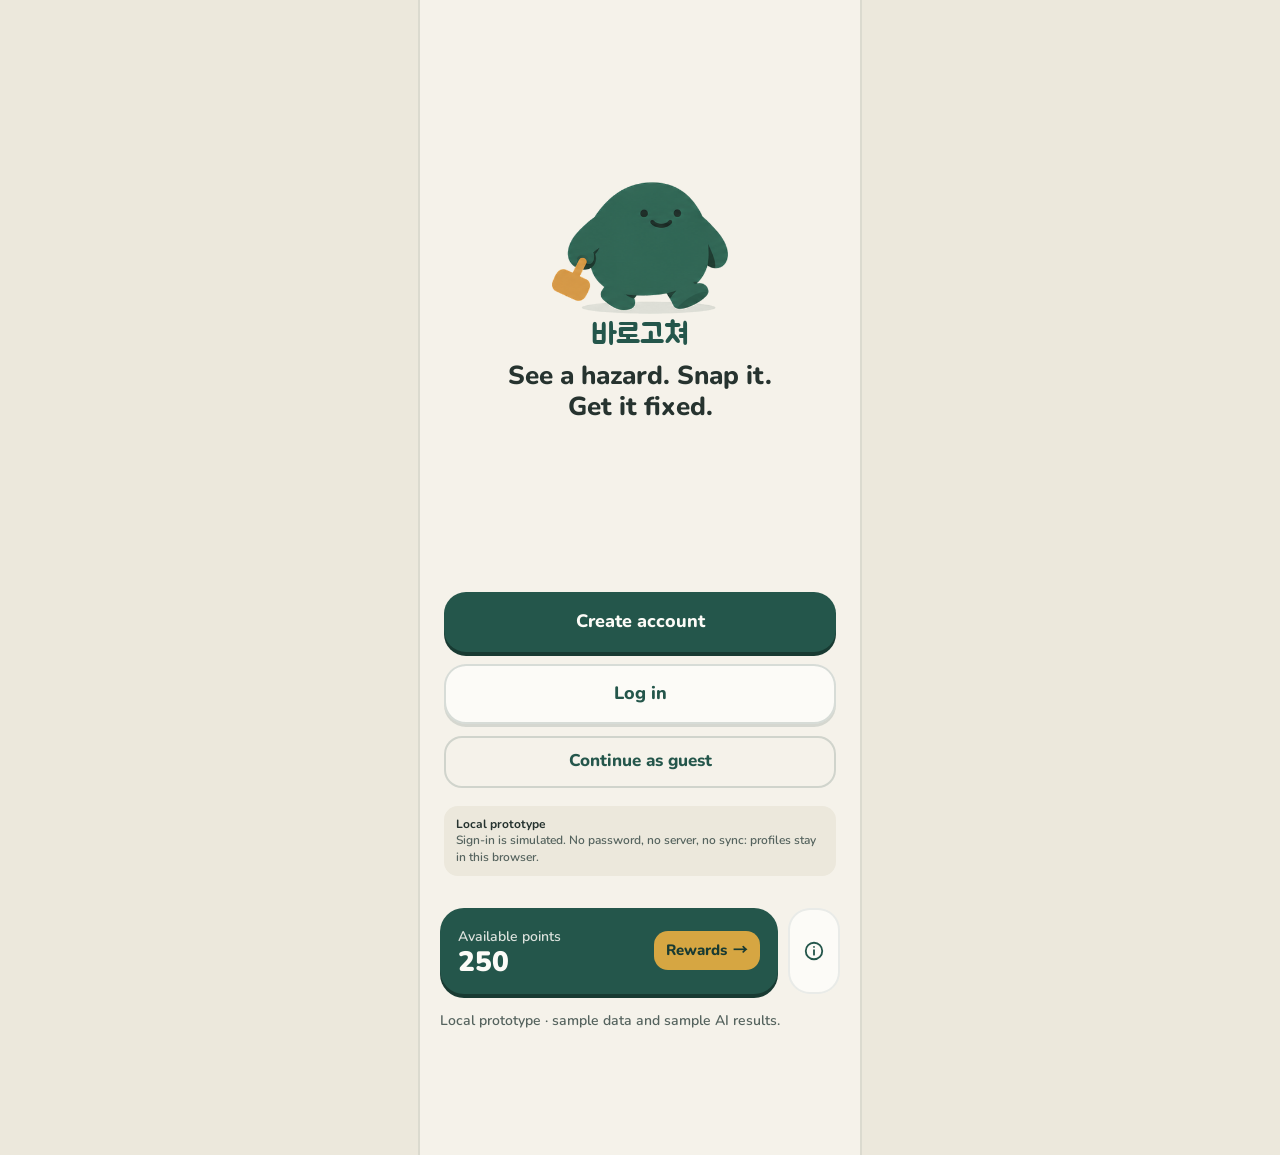
==== commit 5df56a82: "Mission_Added" ====
--- a/index.html
+++ b/index.html
@@ -7,7 +7,7 @@
 <link rel="manifest" href="manifest.webmanifest">
 <link rel="icon" href="icons/icon-192.png">
 <link rel="apple-touch-icon" href="icons/icon-192.png">
-<meta name="theme-color" content="#F7F3E9">
+<meta name="theme-color" content="#F5F2EA">
 <meta name="apple-mobile-web-app-capable" content="yes">
 <meta name="apple-mobile-web-app-title" content="바로고쳐">
 
@@ -19,24 +19,26 @@
    ========================================================= */
 :root{
   /* colour — body, shadow, ink, mallet, paper */
-  --green:#2F705F;        /* primary: mascot body */
-  --green-hover:#357B69;
-  --green-dark:#1D4038;   /* mascot shade: pressed base, strong text */
-  --ink:#162B27;          /* eyes and mouth: main text */
-  --ink-2:#4F625B;        /* secondary text (5.9:1 on cream) */
-  --mustard:#E2A13D;      /* accent: the mallet */
-  --mustard-dark:#B87F22; /* accent pressed base */
-  --cream:#F7F3E9;        /* page */
-  --cream-2:#EEE9DC;      /* secondary section, tracks */
-  --dust:#D9D3C4;         /* ground shadow, dividers on cream */
-  --paper:#FFFDF8;        /* cards, sheets, inputs */
-  --on-green:#FFFDF8;
-  --line:rgba(29,64,56,.08);
-  --line-2:rgba(29,64,56,.16);
+  --green:#24564B;        /* primary: mascot body */
+  --green-hover:#2C6557;
+  --green-dark:#183A32;   /* mascot shade: pressed base, strong text */
+  --ink:#26332F;          /* eyes and mouth: main text */
+  --ink-2:#55635E;        /* secondary text (5.6:1 on ivory) */
+  --mustard:#D6A642;      /* accent: the mallet */
+  --mustard-dark:#A87E27; /* accent pressed base */
+  --cream:#F5F2EA;        /* page */
+  --cream-2:#ECE8DC;      /* secondary section, tracks */
+  --dust:#D8D3C5;         /* ground shadow, dividers on cream */
+  --paper:#FCFBF7;        /* cards, sheets, inputs */
+  --on-green:#FCFBF7;
+  --line:rgba(24,58,50,.08);
+  --line-2:rgba(24,58,50,.16);
   /* risk (fills are for shapes; *-ink for text on tints) */
-  --high:#D46A4E; --high-fill:#B9533A; --high-ink:#9F3F28; --high-tint:#F6E1DA;
-  --med:#E2A13D;  --med-ink:#7A5716;  --med-tint:#F8EBD2;
-  --low:#5F8497;  --low-fill:#4B6F82;  --low-ink:#3C5E6E;  --low-tint:#E2EBEF;
+  --high:#E4775B; --high-fill:#C95E43; --high-ink:#9A3F28; --high-tint:#F8E2DA;
+  --med:#D6A642;  --med-ink:#76581A;  --med-tint:#F6EBD0;
+  --low:#668AA0;  --low-fill:#55788D;  --low-ink:#3F5F72;  --low-tint:#E1EAEF;
+  --sage:#91B6A4; --sage-dark:#5F8574; --sage-pale:#DCE8E1; --blue:#668AA0; --coral:#E4775B;
+  --hud:rgba(24,58,50,.82); --hud-line:rgba(252,251,247,.18);
   --done:#8C968F; --done-ink:#46534E; --done-tint:#E7EAE8;
   /* radius scale */
   --r-chip:12px; --r-sm:14px; --r-md:18px; --r-lg:22px; --r-card:24px; --r-sheet:32px;
@@ -45,9 +47,9 @@
   /* shadows: resting on the ground, never floating */
   --press-green:0 4px 0 var(--green-dark);
   --press-mustard:0 4px 0 var(--mustard-dark);
-  --press-soft:0 3px 0 rgba(29,64,56,.14);
-  --rest:0 3px 0 rgba(29,64,56,.06);
-  --lift:0 8px 20px rgba(29,64,56,.08);
+  --press-soft:0 3px 0 rgba(24,58,50,.14);
+  --rest:0 3px 0 rgba(24,58,50,.06);
+  --lift:0 4px 0 rgba(24,58,50,.10);
   /* type */
   --f-display:"Nunito","Jua","Noto Sans KR","Apple SD Gothic Neo",sans-serif;
   --f-body:"Nunito","Noto Sans KR","Apple SD Gothic Neo","Malgun Gothic",sans-serif;
@@ -62,8 +64,8 @@
 @media (prefers-color-scheme: dark){
   :root:not([data-theme="light"]){
     --cream:#13231F; --cream-2:#1A2F29; --paper:#1F3631; --dust:#2A413A;
-    --ink:#F7F3E9; --ink-2:#B7C2BC; --green-dark:#0E1F1B;
-    --line:rgba(247,243,233,.08); --line-2:rgba(247,243,233,.16);
+    --ink:#F5F2EA; --ink-2:#B7C2BC; --green-dark:#0E1F1B;
+    --line:rgba(245,242,234,.08); --line-2:rgba(245,242,234,.16);
     --high-ink:#F2A58F; --high-tint:#3A2B24; --med-ink:#EDC57F; --med-tint:#36301F;
     --low-ink:#A9C4D2; --low-tint:#22343A; --done-ink:#C3CBC6; --done-tint:#2A3A35;
     --rest:0 3px 0 rgba(0,0,0,.18); --press-soft:0 3px 0 rgba(0,0,0,.25);
@@ -71,8 +73,8 @@
 }
 :root[data-theme="dark"]{
   --cream:#13231F; --cream-2:#1A2F29; --paper:#1F3631; --dust:#2A413A;
-  --ink:#F7F3E9; --ink-2:#B7C2BC; --green-dark:#0E1F1B;
-  --line:rgba(247,243,233,.08); --line-2:rgba(247,243,233,.16);
+  --ink:#F5F2EA; --ink-2:#B7C2BC; --green-dark:#0E1F1B;
+  --line:rgba(245,242,234,.08); --line-2:rgba(245,242,234,.16);
   --high-ink:#F2A58F; --high-tint:#3A2B24; --med-ink:#EDC57F; --med-tint:#36301F;
   --low-ink:#A9C4D2; --low-tint:#22343A; --done-ink:#C3CBC6; --done-tint:#2A3A35;
   --rest:0 3px 0 rgba(0,0,0,.18); --press-soft:0 3px 0 rgba(0,0,0,.25);
@@ -87,9 +89,9 @@
 img{max-width:100%}
 :focus-visible{outline:3px solid var(--mustard);outline-offset:3px;border-radius:var(--r-sm)}
 .app{max-width:440px;margin:0 auto;min-height:100%;position:relative;background:var(--cream)}
-.screen{display:none;padding:var(--s5) var(--s5) 128px}
+.screen{display:none;padding:var(--s5) var(--s5) calc(124px + env(safe-area-inset-bottom,0px))}
 .screen.on{display:block}
-.screen.modal{padding-bottom:var(--s7)}
+.screen.modal{padding-bottom:calc(var(--s7) + env(safe-area-inset-bottom,0px))}
 h1,h2,h3{margin:0;font-family:var(--f-display);font-weight:800;letter-spacing:0;line-height:1.2}
 h1{font-size:var(--t-3xl)}
 h2{font-size:var(--t-2xl)}
@@ -114,19 +116,19 @@
   box-shadow:var(--press-green);transform:translateY(0);transition:transform .12s ease,box-shadow .12s ease,background-color .12s ease;margin-bottom:4px}
 .btn.lg{min-height:var(--h-lg);border-radius:var(--r-lg);font-size:var(--t-lg)}
 .btn.small{min-height:var(--h-sm);width:auto;padding:0 var(--s4);border-radius:var(--r-sm);font-size:15px;box-shadow:0 3px 0 var(--green-dark)}
-.btn.accent{background:var(--mustard);color:#1D4038;box-shadow:var(--press-mustard)}
-.btn.soft,.btn.secondary{background:var(--paper);color:var(--green);box-shadow:inset 0 0 0 2px rgba(47,112,95,.35),var(--press-soft)}
+.btn.accent{background:var(--mustard);color:#183A32;box-shadow:var(--press-mustard)}
+.btn.soft,.btn.secondary{background:var(--paper);color:var(--green);box-shadow:inset 0 0 0 2px rgba(36,86,75,.35),var(--press-soft)}
 .btn.ghost,.btn.quiet{background:transparent;color:var(--green);box-shadow:inset 0 0 0 2px var(--line-2)}
 @media (hover:hover){
   .btn:hover{transform:translateY(-2px);box-shadow:0 6px 0 var(--green-dark);background:var(--green-hover)}
   .btn.small:hover{box-shadow:0 5px 0 var(--green-dark)}
-  .btn.accent:hover{background:#E8AB4B;box-shadow:0 6px 0 var(--mustard-dark)}
-  .btn.soft:hover,.btn.secondary:hover{background:var(--paper);box-shadow:inset 0 0 0 2px var(--green),0 5px 0 rgba(29,64,56,.14)}
+  .btn.accent:hover{background:#DEB255;box-shadow:0 6px 0 var(--mustard-dark)}
+  .btn.soft:hover,.btn.secondary:hover{background:var(--paper);box-shadow:inset 0 0 0 2px var(--green),0 5px 0 rgba(24,58,50,.14)}
   .btn.ghost:hover,.btn.quiet:hover{background:var(--cream-2);box-shadow:inset 0 0 0 2px var(--line-2);transform:none}
 }
 .btn:active{transform:translateY(2px);box-shadow:0 2px 0 var(--green-dark)}
 .btn.accent:active{box-shadow:0 2px 0 var(--mustard-dark)}
-.btn.soft:active,.btn.secondary:active{box-shadow:inset 0 0 0 2px var(--green),0 1px 0 rgba(29,64,56,.14)}
+.btn.soft:active,.btn.secondary:active{box-shadow:inset 0 0 0 2px var(--green),0 1px 0 rgba(24,58,50,.14)}
 .btn.ghost:active,.btn.quiet:active{transform:translateY(1px);box-shadow:inset 0 0 0 2px var(--line-2)}
 .btn:disabled{opacity:.45;cursor:not-allowed;transform:none;box-shadow:none}
 .btn:disabled:hover{background:var(--green);transform:none;box-shadow:none}
@@ -172,7 +174,7 @@
 .tile{display:flex;align-items:center;gap:var(--s3);border:0;background:var(--paper);border-radius:var(--r-lg);padding:var(--s4);text-align:left;font-family:var(--f-display);font-weight:800;font-size:var(--t-md);
   box-shadow:inset 0 0 0 2px var(--line),var(--press-soft);transition:transform .12s ease,box-shadow .12s ease}
 .tile .ti{width:40px;height:40px;border-radius:var(--r-sm);background:var(--cream-2);display:grid;place-items:center;color:var(--green);flex:none}
-@media (hover:hover){.tile:hover{transform:translateY(-2px);box-shadow:inset 0 0 0 2px var(--line),0 5px 0 rgba(29,64,56,.14)}}
+@media (hover:hover){.tile:hover{transform:translateY(-2px);box-shadow:inset 0 0 0 2px var(--line),0 5px 0 rgba(24,58,50,.14)}}
 .tile:active{transform:translateY(2px);box-shadow:inset 0 0 0 2px var(--line)}
 .goal .meter{margin-top:var(--s3)}
 .counts{display:grid;grid-template-columns:repeat(4,1fr);gap:var(--s2);margin-top:var(--s4)}
@@ -181,62 +183,62 @@
 .points-btn{width:100%;border:0;text-align:left;display:flex;justify-content:space-between;align-items:center;background:var(--green);color:var(--on-green);border-radius:var(--r-card);padding:var(--s5);box-shadow:var(--press-green);transition:transform .12s ease,box-shadow .12s ease;margin-bottom:4px}
 .points-btn:active{transform:translateY(2px);box-shadow:0 2px 0 var(--green-dark)}
 .points-btn b{font-family:var(--f-display);font-size:var(--t-3xl);font-weight:900;line-height:1;font-variant-numeric:tabular-nums}
-.points-btn .mallet{display:inline-flex;align-items:center;gap:6px;background:var(--mustard);color:#1D4038;border-radius:var(--r-sm);padding:8px 12px;font-family:var(--f-display);font-weight:800;font-size:15px}
+.points-btn .mallet{display:inline-flex;align-items:center;gap:6px;background:var(--mustard);color:#183A32;border-radius:var(--r-sm);padding:8px 12px;font-family:var(--f-display);font-weight:800;font-size:15px}
 
 /* ---- Tab bar ---- */
 .tabbar{position:fixed;left:50%;transform:translateX(-50%);bottom:0;width:100%;max-width:440px;background:var(--paper);border-radius:28px 28px 0 0;box-shadow:0 -2px 0 var(--line);
   display:grid;grid-template-columns:repeat(5,1fr);align-items:end;padding:var(--s2) var(--s2) calc(var(--s3) + env(safe-area-inset-bottom,0px));z-index:20}
-.tabbar button{border:0;background:none;display:flex;flex-direction:column;align-items:center;gap:3px;font-size:12px;font-weight:800;font-family:var(--f-display);color:var(--ink-2);padding:6px 0;border-radius:var(--r-sm)}
+.tabbar button{position:relative;min-width:0;min-height:48px;border:0;background:none;display:flex;flex-direction:column;align-items:center;gap:3px;font-size:11.5px;font-weight:800;font-family:var(--f-display);color:var(--ink-2);padding:6px 0;border-radius:var(--r-sm)}
 .tabbar button.on{color:var(--green)}
 :root[data-theme="dark"] .tabbar button.on{color:var(--mustard)}
 @media (prefers-color-scheme: dark){:root:not([data-theme="light"]) .tabbar button.on{color:var(--mustard)}}
-.tabbar .cap{width:62px;height:62px;border-radius:22px;background:var(--mustard);color:#1D4038;display:grid;place-items:center;margin-top:-30px;box-shadow:var(--press-mustard);transition:transform .12s ease,box-shadow .12s ease}
+.tabbar .cap{width:62px;height:62px;border-radius:22px;background:var(--mustard);color:#183A32;display:grid;place-items:center;margin-top:-30px;box-shadow:var(--press-mustard);transition:transform .12s ease,box-shadow .12s ease}
 .tabbar button:active .cap{transform:translateY(2px);box-shadow:0 2px 0 var(--mustard-dark)}
 .tabbar .cap svg.icon{width:28px;height:28px}
 .tabbar.hide{display:none}
 
 /* ---- Scan (dark, calm) ---- */
-.scan{position:fixed;inset:0;background:#162B27;color:#F7F3E9;z-index:30;display:none;flex-direction:column}
+.scan{position:fixed;inset:0;background:#26332F;color:#F5F2EA;z-index:30;display:none;flex-direction:column}
 .scan.on{display:flex}
 .scan video,.scan .still{position:absolute;inset:0;width:100%;height:100%;object-fit:cover}
 .scan .shade{display:none}
 .scan .bar{position:relative;display:flex;align-items:center;justify-content:space-between;padding:calc(var(--s3) + env(safe-area-inset-top,0px)) var(--s4) 0}
-.scan .x{width:var(--h-sm);height:var(--h-sm);border-radius:var(--r-sm);border:0;background:#FFFDF8;color:#162B27;display:grid;place-items:center;box-shadow:0 3px 0 rgba(0,0,0,.25)}
+.scan .x{width:var(--h-sm);height:var(--h-sm);border-radius:var(--r-sm);border:0;background:#FCFBF7;color:#26332F;display:grid;place-items:center;box-shadow:0 3px 0 rgba(0,0,0,.25)}
 .scan .x:active{transform:translateY(2px);box-shadow:none}
-.safety{position:relative;margin:var(--s3) var(--s4) 0;padding:var(--s3) var(--s4);border-radius:var(--r-md);background:#FFFDF8;color:#162B27;font-size:15px;display:flex;gap:var(--s3);align-items:center;box-shadow:0 3px 0 rgba(0,0,0,.2)}
+.safety{position:relative;margin:var(--s3) var(--s4) 0;padding:var(--s3) var(--s4);border-radius:var(--r-md);background:#FCFBF7;color:#26332F;font-size:15px;display:flex;gap:var(--s3);align-items:center;box-shadow:0 3px 0 rgba(0,0,0,.2)}
 .safety svg{color:var(--high-fill)}
 .reticle{position:absolute;left:50%;top:44%;width:62%;aspect-ratio:1.3;transform:translate(-50%,-50%);border-radius:28px}
-.reticle::before,.reticle::after{content:"";position:absolute;inset:0;border-radius:28px;border:5px solid #FFFDF8;clip-path:polygon(0 0,22% 0,22% 4%,4% 4%,4% 22%,0 22%,0 78%,4% 78%,4% 96%,22% 96%,22% 100%,78% 100%,78% 96%,96% 96%,96% 78%,100% 78%,100% 22%,96% 22%,96% 4%,78% 4%,78% 0,100% 0,100% 100%,0 100%)}
+.reticle::before,.reticle::after{content:"";position:absolute;inset:0;border-radius:28px;border:5px solid #FCFBF7;clip-path:polygon(0 0,22% 0,22% 4%,4% 4%,4% 22%,0 22%,0 78%,4% 78%,4% 96%,22% 96%,22% 100%,78% 100%,78% 96%,96% 96%,96% 78%,100% 78%,100% 22%,96% 22%,96% 4%,78% 4%,78% 0,100% 0,100% 100%,0 100%)}
 .reticle .sweep{position:absolute;left:8%;right:8%;height:4px;border-radius:4px;background:var(--mustard);top:10%;animation:sweep 2.2s ease-in-out infinite alternate}
 @keyframes sweep{to{top:86%}}
 @media (prefers-reduced-motion: reduce){.reticle .sweep{animation:none;top:50%}}
-.scan .foot{position:absolute;left:0;right:0;bottom:0;background:#162B27;border-radius:var(--r-sheet) var(--r-sheet) 0 0;padding:var(--s5) var(--s5) calc(var(--s6) + env(safe-area-inset-bottom,0px))}
-.shutter{width:80px;height:80px;border-radius:50%;border:6px solid #FFFDF8;background:var(--mustard);display:block;margin:0 auto var(--s4);box-shadow:0 4px 0 rgba(0,0,0,.35);transition:transform .12s ease}
+.scan .foot{position:absolute;left:0;right:0;bottom:0;background:#26332F;border-radius:var(--r-sheet) var(--r-sheet) 0 0;padding:var(--s5) var(--s5) calc(var(--s6) + env(safe-area-inset-bottom,0px))}
+.shutter{width:80px;height:80px;border-radius:50%;border:6px solid #FCFBF7;background:var(--mustard);display:block;margin:0 auto var(--s4);box-shadow:0 4px 0 rgba(0,0,0,.35);transition:transform .12s ease}
 .shutter:active{transform:translateY(3px);box-shadow:0 1px 0 rgba(0,0,0,.35)}
-.scan .hint{text-align:center;font-size:15px;margin-bottom:var(--s3);color:#EEE9DC}
-.scan .alt{background:transparent;color:#F7F3E9;box-shadow:inset 0 0 0 2px rgba(247,243,233,.35)}
+.scan .hint{text-align:center;font-size:15px;margin-bottom:var(--s3);color:#ECE8DC}
+.scan .alt{background:transparent;color:#F5F2EA;box-shadow:inset 0 0 0 2px rgba(245,242,234,.35)}
 .analyzing{display:flex;gap:var(--s4);align-items:flex-end}
 .analyzing .mascot{width:104px;flex:none;margin-bottom:-6px}
 .status-lines{list-style:none;margin:0;padding:0;flex:1}
 .status-lines li{display:flex;gap:var(--s3);align-items:center;padding:7px 0;opacity:.4;transition:opacity .3s;font-size:15px}
 .status-lines li.on{opacity:1}
-.status-lines li .tick{width:22px;height:22px;border-radius:8px;border:2px solid #F7F3E9;display:grid;place-items:center;flex:none}
+.status-lines li .tick{width:22px;height:22px;border-radius:8px;border:2px solid #F5F2EA;display:grid;place-items:center;flex:none}
 .status-lines li.done .tick{background:var(--mustard);border-color:var(--mustard)}
-.status-lines li.done .tick::after{content:"";width:8px;height:4px;border-left:2.5px solid #1D4038;border-bottom:2.5px solid #1D4038;transform:rotate(-45deg) translate(1px,-1px)}
+.status-lines li.done .tick::after{content:"";width:8px;height:4px;border-left:2.5px solid #183A32;border-bottom:2.5px solid #183A32;transform:rotate(-45deg) translate(1px,-1px)}
 
 /* ---- Review ---- */
 .steps{display:grid;grid-template-columns:repeat(3,1fr);gap:var(--s2);margin-bottom:var(--s4)}
 .steps div{height:8px;border-radius:8px;background:var(--cream-2)}
 .steps div.on{background:var(--green)}
 .steplabels{display:grid;grid-template-columns:repeat(3,1fr);font-size:13px;font-weight:800;color:var(--ink-2);margin:-8px 0 var(--s4)}
-.photo-wrap{background:#162B27;border-radius:var(--r-card);display:flex;justify-content:center;overflow:hidden}
+.photo-wrap{background:#26332F;border-radius:var(--r-card);display:flex;justify-content:center;overflow:hidden}
 .photo{position:relative;touch-action:manipulation;line-height:0}
 .photo img{display:block;max-width:100%;max-height:340px;width:auto;height:auto}
 .contour{position:absolute;border:5px solid var(--mustard);border-radius:22px;animation:lock .35s ease-out}
 @keyframes lock{from{transform:scale(1.12);opacity:0}}
 @media (prefers-reduced-motion: reduce){.contour{animation:none}}
-.contour span{position:absolute;left:50%;top:-17px;transform:translateX(-50%);background:var(--mustard);color:#1D4038;font-family:var(--f-display);font-size:14px;font-weight:900;padding:4px 10px;border-radius:10px;white-space:nowrap}
-.mpt{position:absolute;width:18px;height:18px;margin:-9px 0 0 -9px;border-radius:50%;border:3px solid #FFFDF8;background:var(--mustard)}
+.contour span{position:absolute;left:50%;top:-17px;transform:translateX(-50%);background:var(--mustard);color:#183A32;font-family:var(--f-display);font-size:14px;font-weight:900;padding:4px 10px;border-radius:10px;white-space:nowrap}
+.mpt{position:absolute;width:18px;height:18px;margin:-9px 0 0 -9px;border-radius:50%;border:3px solid #FCFBF7;background:var(--mustard)}
 .mline{position:absolute;inset:0;pointer-events:none}
 .fields{padding-top:var(--s2);padding-bottom:var(--s2)}
 .fields .f{display:flex;align-items:flex-start;gap:var(--s3);padding:var(--s3) 0;border-bottom:2px dashed var(--line)}
@@ -247,18 +249,18 @@
 select:focus,textarea:focus,input[type=text]:focus{outline:none;box-shadow:inset 0 0 0 2px var(--green)}
 textarea{min-height:112px;resize:vertical;line-height:1.55}
 .seg{display:grid;grid-template-columns:repeat(3,1fr);gap:var(--s2)}
-.seg button{border:0;background:var(--paper);border-radius:var(--r-sm);min-height:var(--h-sm);font-family:var(--f-display);font-weight:800;font-size:15px;box-shadow:inset 0 0 0 2px var(--line-2),0 3px 0 rgba(29,64,56,.1);transition:transform .12s ease}
+.seg button{border:0;background:var(--paper);border-radius:var(--r-sm);min-height:var(--h-sm);font-family:var(--f-display);font-weight:800;font-size:15px;box-shadow:inset 0 0 0 2px var(--line-2),0 3px 0 rgba(24,58,50,.1);transition:transform .12s ease}
 .seg button:active{transform:translateY(2px)}
-.seg button[aria-pressed="true"].h{background:var(--high-fill);color:#FFFDF8;box-shadow:0 3px 0 #86392A}
-.seg button[aria-pressed="true"].m{background:var(--med);color:#1D4038;box-shadow:0 3px 0 var(--mustard-dark)}
-.seg button[aria-pressed="true"].l{background:var(--low-fill);color:#FFFDF8;box-shadow:0 3px 0 #34505E}
+.seg button[aria-pressed="true"].h{background:var(--high-fill);color:#FCFBF7;box-shadow:0 3px 0 #86392A}
+.seg button[aria-pressed="true"].m{background:var(--med);color:#183A32;box-shadow:0 3px 0 var(--mustard-dark)}
+.seg button[aria-pressed="true"].l{background:var(--low-fill);color:#FCFBF7;box-shadow:0 3px 0 #34505E}
 .banner{border-radius:var(--r-md);padding:var(--s3) var(--s4);font-size:15px;display:flex;gap:var(--s3);align-items:center}
 .banner.info{background:var(--cream-2);color:var(--ink)}
 .banner.warn{background:var(--med-tint);color:var(--ink)}
 .banner b{font-family:var(--f-display);font-size:var(--t-xl);font-weight:900;color:var(--green)}
 .tabs2{display:inline-flex;background:var(--cream-2);border-radius:var(--r-sm);padding:4px;gap:4px}
-.tabs2 button{border:0;background:none;padding:6px 12px;border-radius:10px;font-size:13px;font-weight:800;color:var(--ink-2)}
-.tabs2 button[aria-pressed="true"]{background:var(--paper);color:var(--green);box-shadow:0 2px 0 rgba(29,64,56,.12)}
+.tabs2 button{border:0;background:none;min-width:44px;min-height:44px;padding:6px 12px;border-radius:10px;font-size:13px;font-weight:800;color:var(--ink-2)}
+.tabs2 button[aria-pressed="true"]{background:var(--paper);color:var(--green);box-shadow:0 2px 0 rgba(24,58,50,.12)}
 
 /* ---- Submitted ---- */
 .celebrate{display:flex;align-items:flex-end;gap:var(--s3);padding:var(--s3) 0 0}
@@ -277,10 +279,10 @@
 .rank.me{background:var(--green);color:var(--on-green);box-shadow:var(--press-green)}
 .rank.me .muted,.rank.me .small{color:#D6E6DF}
 .rank .n{width:34px;height:34px;border-radius:12px;background:var(--cream-2);color:var(--green-dark);font-family:var(--f-display);font-size:var(--t-lg);font-weight:900;display:grid;place-items:center;flex:none}
-.rank.me .n{background:var(--mustard);color:#1D4038}
+.rank.me .n{background:var(--mustard);color:#183A32}
 .rank .nm{flex:1;font-family:var(--f-display);font-weight:800}
 .rank .pts{font-family:var(--f-display);font-weight:900;font-size:var(--t-lg);font-variant-numeric:tabular-nums}
-.delta{font-size:13px;font-weight:900;color:#1D4038;background:var(--mustard);padding:3px 8px;border-radius:10px}
+.delta{font-size:13px;font-weight:900;color:#183A32;background:var(--mustard);padding:3px 8px;border-radius:10px}
 .board-foot{display:flex;align-items:flex-end;gap:var(--s3);margin-top:var(--s5)}
 .board-foot .mascot{width:76px;flex:none}
 
@@ -288,7 +290,7 @@
 .radar{position:relative;background:var(--paper);border-radius:28px;overflow:hidden;box-shadow:inset 0 0 0 2px var(--line),var(--rest)}
 .radar svg{display:block;width:100%;height:auto}
 .filters{display:flex;gap:var(--s2);overflow-x:auto;padding:2px 2px 8px;margin:var(--s4) 0 var(--s2)}
-.filters button{flex:none;border:0;background:var(--paper);border-radius:var(--r-sm);min-height:40px;padding:0 var(--s4);font-size:14px;font-weight:800;font-family:var(--f-display);box-shadow:inset 0 0 0 2px var(--line-2),0 3px 0 rgba(29,64,56,.08)}
+.filters button{flex:none;border:0;background:var(--paper);border-radius:var(--r-sm);min-height:44px;padding:0 var(--s4);font-size:14px;font-weight:800;font-family:var(--f-display);box-shadow:inset 0 0 0 2px var(--line-2),0 3px 0 rgba(24,58,50,.08)}
 .filters button[aria-pressed="true"]{background:var(--green);color:var(--on-green);box-shadow:0 3px 0 var(--green-dark)}
 .item{display:flex;gap:var(--s3);align-items:center;padding:var(--s3);border:0;border-radius:var(--r-lg);background:var(--paper);box-shadow:inset 0 0 0 2px var(--line),var(--rest);width:100%;text-align:left;transition:transform .12s ease}
 .item:active{transform:translateY(2px)}
@@ -320,22 +322,22 @@
 .empty .mascot{width:150px;align-self:center}
 
 /* ---- AR overlay ---- */
-.ar{position:fixed;inset:0;z-index:50;color:#F7F3E9;font-family:var(--f-body);display:flex;flex-direction:column;justify-content:space-between;pointer-events:none}
+.ar{position:fixed;inset:0;z-index:50;color:#F5F2EA;font-family:var(--f-body);display:flex;flex-direction:column;justify-content:space-between;pointer-events:none}
 .ar[hidden]{display:none!important}
-.ar-top,.ar-foot{pointer-events:auto;background:#162B27}
+.ar-top,.ar-foot{pointer-events:auto;background:#26332F}
 .ar-top{display:flex;align-items:center;justify-content:space-between;padding:calc(var(--s3) + env(safe-area-inset-top,0px)) var(--s4) var(--s3);border-radius:0 0 24px 24px}
 .ar-live{font-family:var(--f-display);font-size:32px;font-weight:900;color:var(--mustard)}
 .ar-cross{align-self:center;width:36px;height:36px;position:relative}
-.ar-cross::before,.ar-cross::after{content:"";position:absolute;background:#FFFDF8;border-radius:3px}
+.ar-cross::before,.ar-cross::after{content:"";position:absolute;background:#FCFBF7;border-radius:3px}
 .ar-cross::before{left:16px;top:0;width:4px;height:36px}.ar-cross::after{top:16px;left:0;height:4px;width:36px}
 .ar-foot{border-radius:var(--r-sheet) var(--r-sheet) 0 0;padding:var(--s5) var(--s5) calc(var(--s5) + env(safe-area-inset-bottom,0px))}
 .ar-foot p{margin:0 0 var(--s3);font-size:16px}
-.ar button{font:inherit;font-family:var(--f-display);border:0;border-radius:var(--r-sm);min-height:var(--h-sm);padding:0 var(--s4);font-weight:800;background:transparent;color:#F7F3E9;box-shadow:inset 0 0 0 2px rgba(247,243,233,.35)}
-.ar button.go{background:var(--mustard);color:#1D4038;box-shadow:0 3px 0 var(--mustard-dark)}
+.ar button{font:inherit;font-family:var(--f-display);border:0;border-radius:var(--r-sm);min-height:var(--h-sm);padding:0 var(--s4);font-weight:800;background:transparent;color:#F5F2EA;box-shadow:inset 0 0 0 2px rgba(245,242,234,.35)}
+.ar button.go{background:var(--mustard);color:#183A32;box-shadow:0 3px 0 var(--mustard-dark)}
 .ar button:disabled{opacity:.4}
 
 /* ---- Modal sheet ---- */
-.veil{position:fixed;inset:0;background:rgba(22,43,39,.45);z-index:40;display:none;align-items:flex-end;justify-content:center}
+.veil{position:fixed;inset:0;background:rgba(38,51,47,.45);z-index:40;display:none;align-items:flex-end;justify-content:center}
 .veil.on{display:flex}
 .sheet{position:relative;background:var(--paper);width:100%;max-width:440px;border-radius:var(--r-sheet) var(--r-sheet) 0 0;padding:var(--s7) var(--s5) calc(var(--s6) + env(safe-area-inset-bottom,0px));max-height:88vh;overflow:auto;box-shadow:var(--lift);animation:up .25s ease-out}
 .sheet::before{content:"";position:absolute;top:10px;left:50%;width:44px;height:5px;margin-left:-22px;border-radius:5px;background:var(--dust)}
@@ -344,15 +346,16 @@
 @media (prefers-reduced-motion: reduce){.sheet{animation:none}}
 
 /* ---- Tooltip / toast ---- */
-.toast{position:fixed;left:50%;bottom:104px;transform:translateX(-50%);background:#162B27;color:#F7F3E9;padding:10px 16px 10px 10px;border-radius:var(--r-md);font-size:15px;font-weight:700;z-index:60;display:none;align-items:center;gap:10px;max-width:92%;box-shadow:0 4px 0 rgba(0,0,0,.2)}
+.toast{position:fixed;left:50%;bottom:104px;transform:translateX(-50%);background:#26332F;color:#F5F2EA;padding:10px 16px 10px 10px;border-radius:var(--r-md);font-size:15px;font-weight:700;z-index:60;display:none;align-items:center;gap:10px;max-width:92%;box-shadow:0 4px 0 rgba(0,0,0,.2)}
 .toast.on{display:flex}
 .toast img{width:34px;height:auto;flex:none}
 details summary{cursor:pointer;font-family:var(--f-display);font-weight:800;color:var(--ink-2);font-size:15px}
 </style>
 <link rel="stylesheet" href="motion.css">
+<link rel="stylesheet" href="shell.css">
 </head>
 <body>
-<div class="app" id="app">
+<main class="app" id="app">
 
 <!-- S1 Home -->
 <section class="screen on" data-screen="home" aria-label="Home">
@@ -361,49 +364,44 @@
       <div class="logo"><img data-m="front" alt=""></div>
       <div><p class="wordmark" lang="ko">바로고쳐</p><p class="small muted">Take a photo. Start the solution.</p></div>
     </div>
-    <div class="row" style="gap:6px">
-      <button class="icon-btn" id="btnSoundToggle" title="Sound Effects" aria-label="Toggle sound" style="width:36px;height:36px;border-radius:10px;font-size:16px">🔊</button>
-      <span class="chip" id="homeDong">—</span>
-    </div>
+    <span class="chip" id="homeDong">—</span>
   </div>
   <div class="hero">
-    <img class="mascot bob" data-m="walk" alt="">
+    <img class="mascot" data-m="walk" alt="">
     <h1>Spot a hazard?</h1>
-    <p class="muted">Point your camera. We measure it, write the report, and send it to the right office.</p>
+    <p class="muted">Point your camera. We handle the report.</p>
     <button class="btn lg" data-go="report"><svg class="icon" viewBox="0 0 24 24" fill="none" stroke="currentColor"><path d="M4 8h3l2-3h6l2 3h3v11H4z"/><circle cx="12" cy="13" r="3.5"/></svg>Report a hazard</button>
   </div>
-  <button class="card goal mission-summary" data-go="mission" style="margin-top:16px" aria-describedby="missionHomeHelp">
-    <span class="mission-summary-top">
-      <span>
-        <span class="mission-kicker">Weekly neighborhood mission · Local prototype</span>
-        <span class="mission-title" id="goalTitle">Verify safer streets</span>
-      </span>
-      <span class="mission-status" id="missionStatus">In progress</span>
-    </span>
-    <span class="mission-progress-row"><span class="num" id="goalCount"></span><span class="mission-time" id="missionDeadline">—</span></span>
+  <button class="mission-summary" data-go="mission" style="margin-top:16px">
+    <span class="ms-top"><span class="mission-kicker">Weekly neighborhood mission</span><span class="mission-time" id="missionDeadline">—</span></span>
+    <span class="mission-title" id="goalTitle">Verify 10 hazards</span>
+    <span class="ms-main"><span class="ms-count num" id="goalCount"></span><span class="ms-msg" id="goalMsg"></span><span class="ms-baro" aria-hidden="true"><img data-m="front" alt=""></span></span>
     <span class="meter mission-meter" aria-hidden="true"><i id="homeGoal" style="width:0"></i></span>
-    <span class="mission-home-help" id="missionHomeHelp">Eligible reports move the shared neighborhood goal. Your points stay separate.</span>
-    <span class="mission-link">See what counts <span aria-hidden="true">→</span></span>
+    <span class="mission-link">View mission <span aria-hidden="true">→</span></span>
   </button>
+  <div id="nextMission" aria-live="off"></div>
+  <div class="card" style="margin-top:16px">
+    <div class="row between"><h2 class="h3">Nearby issues</h2><button class="link-btn" data-go="map">Within 1 km <span aria-hidden="true">→</span></button></div>
+    <div class="counts" id="homeCounts"></div>
+  </div>
   <div class="quick">
     <button class="tile" data-go="map"><span class="ti"><svg class="icon" viewBox="0 0 24 24" fill="none" stroke="currentColor"><path d="M12 21s7-6.3 7-11.5A7 7 0 0 0 5 9.5C5 14.7 12 21 12 21z"/><circle cx="12" cy="9.5" r="2.5"/></svg></span>Risk map</button>
     <button class="tile" data-go="reports"><span class="ti"><svg class="icon" viewBox="0 0 24 24" fill="none" stroke="currentColor"><path d="M7 3h7l5 5v13H7z"/><path d="M14 3v5h5M10 13h6M10 17h6"/></svg></span>My reports</button>
   </div>
-  <div class="card" style="margin-top:16px">
-    <div class="row between"><h3>Nearby issues</h3><span class="small muted">Within 1 km</span></div>
-    <div class="counts" id="homeCounts"></div>
+  <div class="points-row" style="margin-top:16px">
+    <button class="points-btn" data-go="shop" id="homePoints">
+      <span><span class="small" style="opacity:.85">Available points</span><br><b id="homeScore">0</b></span>
+      <span class="mallet" id="homePending">Rewards <span aria-hidden="true">→</span></span>
+    </button>
+    <button class="icon-btn info-btn" data-act="scoreInfo" aria-label="How points and scores work"><svg class="icon" viewBox="0 0 24 24" fill="none" stroke="currentColor"><circle cx="12" cy="12" r="9"/><path d="M12 11v5M12 7.5h.01"/></svg></button>
   </div>
-  <button class="points-btn" data-go="shop" style="margin-top:16px">
-    <span><span class="small" style="opacity:.85">Your points</span><br><b id="homeScore">0</b></span>
-    <span class="mallet"><svg class="icon" viewBox="0 0 24 24" fill="none" stroke="currentColor"><rect x="3" y="8" width="18" height="13" rx="3"/><path d="M12 8v13M3 12h18M12 8c-2-4-6-4-6-1s6 1 6 1 6 2 6-1-4-3-6 1"/></svg>Contribution points <span id="homeSpend">0</span></span>
-  </button>
   <p class="small muted" id="modeNote" style="margin-top:12px"></p>
 </section>
 
 <!-- Weekly mission detail -->
 <section class="screen modal mission-screen" data-screen="mission" aria-label="Weekly mission details">
-  <div class="top"><button class="back" data-go="home" aria-label="Back to home"><svg class="icon" viewBox="0 0 24 24" fill="none" stroke="currentColor" stroke-width="2.2" stroke-linecap="round"><path d="M15 5l-7 7 7 7"/></svg></button><div><p class="mission-kicker">Weekly neighborhood mission</p><h2>Verify safer streets</h2></div></div>
-  <div id="missionBody" aria-live="polite"></div>
+  <div class="top"><button class="back" data-go="back" aria-label="Back"><svg class="icon" viewBox="0 0 24 24" fill="none" stroke="currentColor" stroke-width="2.2" stroke-linecap="round"><path d="M15 5l-7 7 7 7"/></svg></button><div><p class="mission-kicker">Weekly neighborhood mission</p><h2>Verify 10 hazards</h2></div></div>
+  <div id="missionBody"></div>
 </section>
 
 <!-- S3b Review -->
@@ -420,8 +418,8 @@
 </section>
 
 <!-- S5 Leaderboard -->
-<section class="screen" data-screen="board" aria-label="Weekly leaderboard">
-  <div class="top"><button class="back" data-go="home" aria-label="Back to home"><svg class="icon" viewBox="0 0 24 24" fill="none" stroke="currentColor" stroke-width="2.2" stroke-linecap="round"><path d="M15 5l-7 7 7 7"/></svg></button><div><h2>Yangcheon-gu this week</h2><p class="small muted" id="resetIn"></p></div></div>
+<section class="screen" data-screen="board" aria-label="Neighborhood">
+  <div class="top" style="margin-bottom:14px"><div><h2>Neighborhood</h2><p class="small muted">Yangcheon-gu this week · <span id="resetIn"></span></p></div></div>
   <div id="boardBody"></div>
 </section>
 
@@ -436,8 +434,8 @@
 
 <!-- S7 My reports -->
 <section class="screen" data-screen="reports" aria-label="My reports">
-  <h2>My reports</h2>
-  <div style="margin-top:14px" id="reportList"></div>
+  <div class="top"><button class="back" data-go="back" aria-label="Back"><svg class="icon" viewBox="0 0 24 24" fill="none" stroke="currentColor" stroke-width="2.2" stroke-linecap="round"><path d="M15 5l-7 7 7 7"/></svg></button><h2>My reports</h2></div>
+  <div id="reportList"></div>
 </section>
 <section class="screen" data-screen="reportDetail" aria-label="Report detail">
   <div class="top"><button class="back" data-go="reports" aria-label="Back to my reports"><svg class="icon" viewBox="0 0 24 24" fill="none" stroke="currentColor" stroke-width="2.2" stroke-linecap="round"><path d="M15 5l-7 7 7 7"/></svg></button><h2>Report detail</h2></div>
@@ -446,31 +444,36 @@
 
 <!-- Shop -->
 <section class="screen" data-screen="shop" aria-label="Rewards">
-  <div class="top"><button class="back" data-go="home" aria-label="Back to home"><svg class="icon" viewBox="0 0 24 24" fill="none" stroke="currentColor"><path d="M15 5l-7 7 7 7"/></svg></button><h2>Rewards</h2></div>
-  <p class="small muted" style="margin-top:4px">Points unlock once the district receives your report. Rewards are funded by district partnership fees and local sponsors.</p>
-  <div class="card" style="margin-top:14px"><div class="row between"><span class="muted">Ready to spend</span><b style="font-size:22px" id="shopSpend">0</b></div></div>
+  <div class="top"><button class="back" data-go="back" aria-label="Back"><svg class="icon" viewBox="0 0 24 24" fill="none" stroke="currentColor" stroke-width="2.2" stroke-linecap="round"><path d="M15 5l-7 7 7 7"/></svg></button><h2>Rewards</h2></div>
+  <p class="small muted">Points become available once the district receives your report. Demo rewards only.</p>
+  <div class="card" style="margin-top:14px"><div class="row between"><span class="muted">Available points</span><span class="row" style="gap:8px"><b style="font-size:22px" class="num" id="shopSpend">0</b><button class="icon-btn info-btn" data-act="scoreInfo" aria-label="How points and scores work"><svg class="icon" viewBox="0 0 24 24" fill="none" stroke="currentColor"><circle cx="12" cy="12" r="9"/><path d="M12 11v5M12 7.5h.01"/></svg></button></span></div></div>
   <div class="stack" style="margin-top:12px" id="shopList"></div>
+</section>
+
+<!-- Me -->
+<section class="screen" data-screen="me" aria-label="Me">
+  <h2>Me</h2>
+  <div class="stack" id="meBody" style="margin-top:14px"></div>
 </section>
 
 <nav class="tabbar" id="tabbar" aria-label="Main">
   <button data-go="home" data-tab="home"><svg class="icon" viewBox="0 0 24 24" fill="none" stroke="currentColor"><path d="M4 11l8-7 8 7v8a1 1 0 0 1-1 1h-4v-6H9v6H5a1 1 0 0 1-1-1z"/></svg>Home</button>
   <button data-go="map" data-tab="map"><svg class="icon" viewBox="0 0 24 24" fill="none" stroke="currentColor"><path d="M12 21s7-6.3 7-11.5A7 7 0 0 0 5 9.5C5 14.7 12 21 12 21z"/><circle cx="12" cy="9.5" r="2.5"/></svg>Map</button>
-  <button data-go="report" aria-label="Report a hazard"><span class="cap"><svg class="icon" viewBox="0 0 24 24" fill="none" stroke="currentColor"><path d="M4 8h3l2-3h6l2 3h3v11H4z"/><circle cx="12" cy="13" r="3.5"/></svg></span></button>
-  <button data-go="reports" data-tab="reports"><svg class="icon" viewBox="0 0 24 24" fill="none" stroke="currentColor"><path d="M7 3h7l5 5v13H7z"/><path d="M14 3v5h5"/></svg>Reports</button>
-  <button data-go="board" data-tab="board"><svg class="icon" viewBox="0 0 24 24" fill="none" stroke="currentColor"><path d="M8 4h8v5a4 4 0 0 1-8 0z"/><path d="M8 6H5a3 3 0 0 0 3 4M16 6h3a3 3 0 0 1-3 4M12 13v4M8 20h8M10 17h4"/></svg>Ranking</button>
+  <button data-go="report" aria-label="Report a hazard"><span class="cap"><svg class="icon" viewBox="0 0 24 24" fill="none" stroke="currentColor"><path d="M4 8h3l2-3h6l2 3h3v11H4z"/><circle cx="12" cy="13" r="3.5"/></svg></span><span class="cap-label" aria-hidden="true">Report</span></button>
+  <button data-go="board" data-tab="board"><svg class="icon" viewBox="0 0 24 24" fill="none" stroke="currentColor"><path d="M3 20h18M5 20v-8l4-3 4 3v8M13 20V6l6 3v11M8 14h2M8 17h2M16 12h1M16 16h1"/></svg>Neighborhood</button>
+  <button data-go="me" data-tab="me"><svg class="icon" viewBox="0 0 24 24" fill="none" stroke="currentColor"><circle cx="12" cy="8" r="4"/><path d="M4 21c1.2-4 4.2-6 8-6s6.8 2 8 6"/></svg>Me</button>
 </nav>
-</div>
+</main>
 
 <!-- S2 Scan + S3a Analyzing (full screen) -->
-<div class="scan" id="scan" aria-label="Camera">
+<div class="scan" id="scan" role="dialog" aria-modal="true" aria-label="Camera">
   <video id="video" playsinline muted autoplay></video>
   <img class="still" id="still" alt="" hidden>
-  <div class="shade"></div>
   <div class="bar">
     <button class="x" data-act="closeScan" aria-label="Close camera"><svg class="icon" viewBox="0 0 24 24" fill="none" stroke="currentColor" stroke-width="2.4" stroke-linecap="round"><path d="M6 6l12 12M18 6L6 18"/></svg></button>
-    <span class="chip" style="background:#26332F;color:#FCFBF7" id="scanMode">Scanning</span>
+    <span class="row" style="gap:6px"><span class="chip hud-chip" id="scanSource" hidden></span><span class="chip hud-chip" id="scanMode" role="status" aria-live="polite">Scanning</span></span>
   </div>
-  <div class="safety" id="safety"><svg class="icon" viewBox="0 0 24 24" fill="none" stroke="currentColor" stroke-width="2" stroke-linecap="round"><path d="M12 3l9 16H3z"/><path d="M12 10v4M12 17h.01"/></svg><span>Stay on the sidewalk. Zoom in from a safe spot.</span></div>
+  <div class="safety" id="safety"><svg class="icon" viewBox="0 0 24 24" fill="none" stroke="currentColor" stroke-width="2" stroke-linecap="round"><path d="M12 3l9 16H3z"/><path d="M12 10v4M12 17h.01"/></svg><span>Stay on the sidewalk. Zoom from a safe spot.</span></div>
   <div class="reticle" id="reticle" aria-hidden="true"><div class="sweep"></div></div>
   <div class="foot" id="scanFoot"></div>
 </div>
@@ -485,7 +488,11 @@
 
 <div class="veil" id="veil"><div class="sheet" id="sheet" role="dialog" aria-modal="true"></div></div>
 <div class="toast" id="toast" role="status" aria-live="polite"></div>
-
+<div class="sr-only" id="live" role="status" aria-live="polite"></div>
+<div class="gate" id="gate" hidden></div>
+
+<script src="progress.js"></script>
+<script src="auth-mock.js"></script>
 <script>
 /* ---------- Standalone runtime: replaces Claude's db, sample and user with local, on-device versions ---------- */
 (() => {
@@ -495,7 +502,7 @@
   const weekKey = () => { const d = new Date(Date.now()+9*3600e3); const day=(d.getUTCDay()+6)%7; return new Date(Date.UTC(d.getUTCFullYear(),d.getUTCMonth(),d.getUTCDate()-day)).toISOString().slice(0,10); };
   let store = new Map();
   try{
-    if(new URLSearchParams(location.search).has("reset")) localStorage.removeItem(KEY);
+    if(new URLSearchParams(location.search).has("reset")) for(const k of [KEY,"bg_auth_v1","bg_weekly_mission_v1","bg_perm","bg_sound"]) localStorage.removeItem(k);
     const saved = localStorage.getItem(KEY); if(saved) store = new Map(JSON.parse(saved));
   }catch{}
   if(!store.size){ for(const [k,v] of Object.entries(SEED)) store.set(k, v); store.set(`boards/${weekKey()}`, {...BOARD, week:weekKey()}); }
@@ -508,9 +515,11 @@
       get: async () => docSnap(p),
       set: async d => { store.set(p, JSON.parse(JSON.stringify(d))); save(); setTimeout(fire); },
       update: async d => { store.set(p, {...(store.get(p)||{}), ...JSON.parse(JSON.stringify(d))}); save(); setTimeout(fire); },
+      delete: async () => { store.delete(p); save(); setTimeout(fire); },
       onSnapshot: cb => { const f = () => cb(docSnap(p)); subs.add(f); setTimeout(f); return () => subs.delete(f); }
     }),
-    collection: c => ({ onSnapshot: cb => {
+    collection: c => ({ get: async () => { const depth = c.split("/").length + 1; const docs = [...store.keys()].filter(k => k.startsWith(c+"/") && k.split("/").length===depth).map(docSnap); return {docs, size:docs.length, empty:!docs.length}; },
+     onSnapshot: cb => {
       const depth = c.split("/").length + 1;
       const f = () => { const docs = [...store.keys()].filter(k => k.startsWith(c+"/") && k.split("/").length===depth).map(docSnap); cb({docs, size:docs.length, empty:!docs.length}); };
       subs.add(f); setTimeout(f); return () => subs.delete(f);
@@ -521,6 +530,10 @@
     limits: async () => ({images:{maxCount:1}}),
     json: async prompt => {
       await new Promise(r => setTimeout(r, 1100));
+      /* Test switches for the prototype: ?ai=fail (analysis error) and ?ai=none (no hazard found). */
+      const mode = new URLSearchParams(location.search).get("ai");
+      if(mode==="fail") throw {code:"failed"};
+      if(mode==="none" && String(prompt).includes("hazard analyzer")) return {is_hazard:false};
       if(String(prompt).includes("hazard analyzer"))
         return {is_hazard:true, issue_type:"pothole", risk:"high", confidence:0.9, bbox:[0.28,0.34,0.72,0.74], size_cm:40, size_basis:"sample estimate (no AI server)"};
       throw {code:"unavailable"};
@@ -593,8 +606,10 @@
 /* ---------- Derived points ---------- */
 function myReports(){ return [...S.mine.values()].filter(r=>r.kind==="report").sort((a,b)=>b.createdAt-a.createdAt); }
 function issueStatus(r){ return S.issues.get(r.issueId)?.status || "submitted"; }
-function score(){ let s = S.profile?.base || 0; for(const r of myReports()){ if(r.reversed) continue; s += r.points||0; if(r.bonusClaimed) s += 10; } return s; }
-function spendable(){ let s = S.profile?.base || 0; for(const r of myReports()){ if(r.reversed) continue; const st = issueStatus(r); if(st!=="submitted") s += r.points||0; if(r.bonusClaimed) s += 10; } return s - (S.profile?.redeemed || 0); }
+/* All score maths lives in progress.js so every screen reads the same numbers. */
+function scores(){ return BGProgress.scores({reports:myReports(), statusOf:issueStatus, profile:S.profile, weekStart:weekStart()-9*3600e3}); }
+function score(){ return scores().total; }
+function spendable(){ return scores().available; }
 function todaysCount(){ const k=todayKey(); return myReports().filter(r=>new Date(r.createdAt+9*3600e3).toISOString().slice(0,10)===k).length; }
 
 /* ---------- Data layer (db when available, memory otherwise) ---------- */
@@ -631,12 +646,13 @@
 }
 
 /* ---------- Router ---------- */
-const TAB_SCREENS = ["home","map","reports","shop","board","reportDetail"];
+const TAB_SCREENS = ["home","map","reports","shop","board","reportDetail","me"];
+const TAB_OF = {reports:"me", shop:"me", reportDetail:"me", mission:"board"};
 function go(name){
   if(name==="report") return startReport();
   document.querySelectorAll(".screen").forEach(s=>s.classList.toggle("on", s.dataset.screen===name));
   $("#tabbar").classList.toggle("hide", !TAB_SCREENS.includes(name));
-  document.querySelectorAll("[data-tab]").forEach(b=>{ const current=b.dataset.tab===name; b.classList.toggle("on",current); if(current) b.setAttribute("aria-current","page"); else b.removeAttribute("aria-current"); });
+  document.querySelectorAll("[data-tab]").forEach(b=>{ const current=b.dataset.tab===(TAB_OF[name]||name); b.classList.toggle("on",current); if(current) b.setAttribute("aria-current","page"); else b.removeAttribute("aria-current"); });
   S.screen = name; render();
   if(name==="review") window.renderReview();
   window.scrollTo(0,0);
@@ -649,13 +665,15 @@
   else if(n==="reportDetail") renderDetail();
   else if(n==="shop") renderShop();
   else if(n==="board") renderBoard();
+  else if(n==="me") window.renderMe?.();
+  else if(n==="mission") window.renderMission?.();
 }
 
 /* ---------- S1 Home ---------- */
 function center(){ return S.loc ? {lat:S.loc.lat,lng:S.loc.lng} : DEMO_LOC; }
 function nearby(){ const c=center(); return [...S.issues.values()].filter(i=>meters(c,i)<=1000); }
 function renderHome(){
-  $("#homeDong").textContent = S.loc ? S.loc.dong : "Sinwol 1-dong";
+  $("#homeDong").textContent = myDong();
   const list = nearby();
   const open = list.filter(i=>i.status!=="resolved" && i.status!=="rejected");
   const c = {high:open.filter(i=>i.risk==="high").length, medium:open.filter(i=>i.risk==="medium").length, low:open.filter(i=>i.risk==="low").length, resolved:list.filter(i=>i.status==="resolved").length};
@@ -663,13 +681,13 @@
     ["high","High risk","var(--high)"],["medium","Medium","var(--med)"],["low","Low","var(--low)"],["resolved","Resolved","var(--done)"]
   ].map(([k,l,col])=>`<div class="count"><b>${c[k]}</b><span><i class="dot" style="background:${col}"></i> ${l}</span></div>`).join("")
   : `<p class="small muted" style="grid-column:1/-1">No reported issues within 1 km.</p>`;
-  $("#homeScore").textContent = score();
-  $("#homeSpend").textContent = spendable();
-  const myDong = S.loc?.dong || "Sinwol 1-dong", g = Math.min(WEEKLY_GOAL, S.board?.goals?.[myDong] || 0);
-  $("#goalTitle").textContent = `${myDong} weekly goal`; $("#goalCount").innerHTML = `<b>${g}</b> / ${WEEKLY_GOAL}`;
-  requestAnimationFrame(()=>{ $("#homeGoal").style.width = (g/WEEKLY_GOAL*100)+"%"; });
-  $("#modeNote").textContent = window.BG_STANDALONE ? "Standalone demo: data stays on this phone and AI results are sample data." : S.db ? "" : "Reports are kept on this device only until you open the app signed in to Claude.";
-}
+  const sc = scores();
+  $("#homeScore").textContent = sc.available.toLocaleString();
+  $("#homePoints").setAttribute("aria-label", `Available points ${sc.available}. Open rewards.`);
+  $("#modeNote").textContent = window.BG_STANDALONE ? "Local prototype · sample data and sample AI results." : "";
+}
+/* The neighborhood a person belongs to: their demo profile first, then where they last were. */
+function myDong(){ return window.BGAuth?.session()?.dong || S.loc?.dong || "Sinwol 1-dong"; }
 
 /* ---------- S0 Permission + S2 Scan ---------- */
 function permGranted(){ try{ return localStorage.getItem("bg_perm")==="1"; }catch{ return !!S.permOk; } }
@@ -677,9 +695,9 @@
   if(S.busy) return;
   if(todaysCount() >= DAILY_CAP){ toast(`You've reached ${DAILY_CAP} reports today. Try again tomorrow.`); return; }
   if(!permGranted()){
-    openSheet(`${mImg("front")}<h2>Camera and location</h2>
-      <p class="muted" style="margin:10px 0 18px">We use the camera to identify the hazard and your location to send it to the right office. Location is read only while you report.</p>
-      <button class="btn lg" data-act="permAllow">Allow camera & location</button>
+    openSheet(`${mImg("inspect")}<h2>Camera and location</h2>
+      <p class="muted" style="margin:10px 0 18px">The camera identifies the hazard. Location sends it to the right office, and is read only while you report.</p>
+      <button class="btn lg" data-act="permAllow">Continue</button>
       <button class="btn ghost" style="margin-top:8px" data-act="closeSheet">Not now</button>`);
     return;
   }
@@ -699,24 +717,57 @@
     }, ()=>fallback("Location permission wasn't given, so the demo location in Sinwol 1-dong is used."), {enableHighAccuracy:true, timeout:8000, maximumAge:60000});
   });
 }
+/* Camera sources: "live" (real stream), "denied" (permission refused), "unavailable" (no camera or insecure page),
+   "file" (photo from the phone camera or gallery) and "sample" (bundled demo media, always labelled). */
+function scanSource(kind){
+  const el = $("#scanSource"), label = {live:"Live camera", file:"Your photo", sample:"Sample media", denied:"Camera blocked", unavailable:"No live camera"}[kind];
+  el.hidden = !label; el.textContent = label || ""; el.dataset.kind = kind || ""; $("#scan").dataset.source = kind || "";
+}
+function scanFootLive(){
+  return `<p class="hint">Point at the hazard and hold still.</p>
+    <div class="shutter-row"><button class="hud-btn" data-act="pickLib" aria-label="Use a photo from your gallery"><svg class="icon" viewBox="0 0 24 24" fill="none" stroke="currentColor"><rect x="3" y="5" width="18" height="14" rx="3"/><path d="M3 16l5-5 4 4 3-3 6 6"/><circle cx="15.5" cy="9.5" r="1.5"/></svg></button>
+    <button class="shutter" data-act="shoot" aria-label="Take photo"></button><span class="hud-spacer" aria-hidden="true"></span></div>`;
+}
+function scanFootBlocked(kind){
+  const denied = kind==="denied";
+  return `<div class="hud-panel" role="alert">${mImg("idle")}<div><h3>${denied?"Camera permission is off":"Live camera isn't available"}</h3>
+    <p>${denied?"Allow the camera in your browser's site settings, then try again. You can still report with a photo.":"This browser or page can't open a live camera. You can still report with a photo."}</p></div></div>
+    <div class="hud-actions"><button class="btn accent" data-act="pickCam">Take a photo</button><button class="btn alt" data-act="pickLib">Choose from gallery</button>
+    ${denied?`<button class="btn alt" data-act="retryCam">Try the camera again</button>`:""}<button class="btn alt" data-act="useSample">Use sample photo (demo)</button></div>`;
+}
 async function openScan(){
   S.draft = {id:uid(), edited:{}};
   $("#scan").classList.add("on"); $("#still").hidden = true; $("#reticle").hidden = false; $("#safety").hidden = false;
-  $("#scanMode").textContent = "Scanning";
+  $("#scanMode").textContent = "Starting camera"; scanSource(null); $("#scanFoot").innerHTML = "";
   document.body.style.overflow = "hidden";
   S.locP = locate().then(l=>{ S.loc = l; if(S.draft) S.draft.loc = l; return l; });
-  let live = false;
+  let kind = "live";
   try{
+    if(!navigator.mediaDevices?.getUserMedia) throw {name:"NotSupportedError"};
     S.stream = await navigator.mediaDevices.getUserMedia({video:{facingMode:{ideal:"environment"}, width:{ideal:1920}}, audio:false});
-    const v = $("#video"); v.srcObject = S.stream; await v.play(); live = true;
-  }catch(e){ live = false; }
-  $("#scanFoot").innerHTML = live
-    ? `<p class="hint">Point at the hazard and hold still.</p>
-       <button class="shutter" data-act="shoot" aria-label="Take photo"></button>
-       <button class="btn alt small" style="display:block;margin:0 auto" data-act="pickLib">Use a photo from your gallery</button>`
-    : `<p class="hint">Live camera isn't available here. Open your phone camera instead.</p>
-       <button class="btn" data-act="pickCam">Take a photo</button>
-       <button class="btn alt" style="margin-top:8px" data-act="pickLib">Choose from gallery</button>`;
+    const v = $("#video"); v.srcObject = S.stream; await v.play();
+  }catch(e){ kind = (e?.name==="NotAllowedError" || e?.name==="SecurityError") ? "denied" : "unavailable"; }
+  if(!$("#scan").classList.contains("on")){ stopStream(); return; }
+  scanSource(kind);
+  if(kind==="live"){ $("#scanMode").textContent = "Scanning"; $("#scanFoot").innerHTML = scanFootLive(); }
+  else {
+    $("#scanMode").textContent = kind==="denied" ? "Permission denied" : "Camera unavailable";
+    $("#reticle").hidden = true; $("#safety").hidden = true; $("#scan").classList.remove("state-scanning"); $("#scan").classList.add("state-blocked");
+    $("#scanFoot").innerHTML = scanFootBlocked(kind);
+  }
+  $("#scanFoot").querySelector("button")?.focus({preventScroll:true});
+}
+/* Bundled demo media: a flat drawing of a pothole, used only when the person asks for it. */
+function samplePhoto(){
+  const c = document.createElement("canvas"); c.width = 900; c.height = 1200; const g = c.getContext("2d");
+  g.fillStyle = "#6F7773"; g.fillRect(0,0,900,1200);
+  g.fillStyle = "#7C8480"; for(let i=0;i<260;i++){ g.fillRect((i*137)%900, (i*311)%1200, 5, 3); }
+  g.fillStyle = "#ECE8DC"; for(let y=-40;y<1200;y+=250) g.fillRect(90, y, 22, 150);
+  g.fillStyle = "#4A524E"; g.beginPath(); g.ellipse(455,640,215,150,-0.15,0,Math.PI*2); g.fill();
+  g.fillStyle = "#26332F"; g.beginPath(); g.ellipse(465,652,170,112,-0.15,0,Math.PI*2); g.fill();
+  g.fillStyle = "#1B2421"; g.beginPath(); g.ellipse(480,665,110,66,-0.1,0,Math.PI*2); g.fill();
+  g.fillStyle = "#FCFBF7"; g.font = "700 34px sans-serif"; g.fillText("SAMPLE MEDIA · not a real photo", 40, 1150);
+  return new Promise(r => c.toBlob(r, "image/jpeg", 0.85));
 }
 function stopStream(){ if(S.stream){ S.stream.getTracks().forEach(t=>t.stop()); S.stream = null; } $("#video").srcObject = null; }
 function closeScan(){ stopStream(); $("#scan").classList.remove("on"); document.body.style.overflow = ""; }
@@ -822,6 +873,7 @@
 function pointsFor(d){
   const tooOld = d.source==="file" && (Date.now()-d.capturedAt) > OLD_PHOTO_MS;
   if(tooOld) return {total:0, lines:[["Photo older than 10 minutes",0]], note:"Photos from your gallery must be taken within 10 minutes to earn points."};
+  if(d.source==="sample") return {total:0, lines:[["Sample media (demo)",0]], note:"Sample media shows the flow only. It earns no points and no mission progress."};
   if(d.dup) return {total:5, lines:[["Re-measurement",5]]};
   const aiOk = d.ai && d.ai.confidence >= AI_THRESHOLD && d.ai.type === d.type;
   const complete = d.type && d.risk && d.loc && (d.complaintEn||"").trim().length > 10;
@@ -839,29 +891,30 @@
       ${d.bbox && !d.measuring ? `<div class="contour" style="left:${d.bbox[0]*100}%;top:${d.bbox[1]*100}%;width:${(d.bbox[2]-d.bbox[0])*100}%;height:${(d.bbox[3]-d.bbox[1])*100}%"><span>${d.sizeCm?`≈ ${Math.round(d.sizeCm)} cm`:(t?t.en:"")}</span></div>`:""}
       <div id="mlayer"></div>
     </div>
-    <button type="button" class="btn small soft" data-act="retake" style="position:absolute;bottom:10px;right:10px;width:auto;z-index:5;background:rgba(22,43,39,.75);color:#FFFDF8;border:1px solid rgba(255,253,248,.2);backdrop-filter:blur(8px);font-size:13px;box-shadow:none">📷 Change Photo</button>
+    <button type="button" class="btn small hud-inline" data-act="retake">Retake photo</button>
     </div>
     ${d.measuring ? measurePanel() : ""}
+    ${d.source==="sample" ? `<div class="banner warn" role="note"><b class="banner-tag">Sample media</b><span>Demo photo, not from your camera.</span></div>` : ""}
     ${d.loc?.mode==="demo" ? `<div class="banner warn">${esc(d.loc.why||"")}</div>` : ""}
     ${d.dup ? `<div class="banner info"><b style="flex:none">${d.dup.reportCount}</b><span>${d.dup.reportCount===1?"person has":"people have"} already reported this. Your scan adds a new measurement to its size history.</span></div>` : ""}
     <div class="card fields">
-      <div class="f"><span class="k" style="display:flex;align-items:center;gap:6px">Issue <span class="chip" style="background:#D1FAE5;color:#065F46;font-size:11px;padding:2px 6px">AI</span></span><div class="v">
+      <div class="f"><span class="k" style="display:flex;align-items:center;gap:6px">Issue${d.ai?` <span class="chip ai-chip">${window.BG_STANDALONE?"Sample AI":"AI"}</span>`:""}</span><div class="v">
         <select id="fType" aria-label="Issue type">${d.type?"":`<option value="">Choose…</option>`}${Object.entries(TYPES).map(([k,v])=>`<option value="${k}" ${k===d.type?"selected":""}>${v.en}</option>`).join("")}</select>
         ${d.edited.type?`<span class="edited">Edited</span>`:""}</div></div>
       <div class="f"><span class="k">Risk${d.edited.risk?`<span class="edited">Edited</span>`:""}</span><div class="v seg" role="group" aria-label="Risk level">
         ${["high","medium","low"].map(r=>`<button data-risk="${r}" class="${r[0]==="h"?"h":r[0]==="m"?"m":"l"}" aria-pressed="${d.risk===r}">${RISKS[r]}</button>`).join("")}</div></div>
       <div class="f"><span class="k">Size${d.edited.size?`<span class="edited">Measured</span>`:""}</span><div class="v"><span>${sizeText(d.sizeCm,d.sizeMode)}</span>
         <div class="row" style="margin-top:8px;gap:8px"><button class="btn small accent" data-act="measureAR">AR measure</button><button class="btn small soft" data-act="measure">On photo</button></div></div></div>
-      <div class="f"><span class="k">Location</span><div class="v">📍 ${locLine}${d.loc?`<p class="small muted">${d.loc.lat.toFixed(5)}, ${d.loc.lng.toFixed(5)}${d.loc.mode==="demo"?" · demo":""}</p>`:""}</div></div>
+      <div class="f"><span class="k">Location</span><div class="v">${locLine}${d.loc?`<p class="small muted">${d.loc.lat.toFixed(5)}, ${d.loc.lng.toFixed(5)}${d.loc.mode==="demo"?" · demo":""}</p>`:""}</div></div>
       <div class="f"><span class="k">Sent to</span><div class="v">${t?esc(t.dept):"—"}</div></div>
     </div>
     ${d.sizeMode==="ai" && d.sizeBasis ? `<p class="small muted">Size estimated from: ${esc(d.sizeBasis)}. Good enough to rank repairs, not a survey measurement. Measure in AR for a closer value.</p>`:""}
     ${d.sizeMode==="ar" ? `<p class="small muted">Measured on the ground with AR. Accurate to a few centimetres at close range.</p>`:""}
     <div class="card">
       <div class="row between" style="margin-bottom:10px">
-        <h3 style="display:flex;align-items:center;gap:6px">AI Complaint${d.edited.complaint?`<span class="edited">Edited</span>`:""}</h3>
+        <h3 style="display:flex;align-items:center;gap:6px">Complaint${d.edited.complaint?`<span class="edited">Edited</span>`:""}</h3>
         <div class="row" style="gap:6px">
-          <button type="button" class="btn small soft" data-act="copyComplaint" style="width:auto;padding:0 10px;min-height:34px;font-size:12px">📋 Copy</button>
+          <button type="button" class="btn small soft" data-act="copyComplaint" style="width:auto;padding:0 12px;font-size:13px">Copy</button>
           <div class="tabs2" role="group" aria-label="Complaint language"><button data-lang="en" aria-pressed="${!d.showKo}">EN</button><button data-lang="ko" aria-pressed="${!!d.showKo}">KO</button></div>
         </div>
       </div>
@@ -916,12 +969,13 @@
       issue = {id:"i_"+d.id, type:d.type, risk:d.risk, lat:d.loc.lat, lng:d.loc.lng, dong:d.loc.dong, status:"submitted",
         reportCount:1, sizes: d.sizeCm?[{cm:Math.round(d.sizeCm), at:now}]:[], createdAt:now, updatedAt:now, thumb:d.thumb||null, complaintEn:d.complaintEn};
     }
+    if(S.mine.has("r_"+d.id)){ S.draft = null; return; } /* this draft was already submitted: never award twice */
     await saveIssue(issue);
     const aiOk = p.lines.some(l=>l[0]==="AI analyzed");
-    await addToBoard(d.loc.dong, p.total, aiOk?1:0);
+    if(p.total || aiOk) await addToBoard(d.loc.dong, p.total, aiOk?1:0);
     const rep = {id:"r_"+d.id, kind:"report", issueId:issue.id, type:d.type, risk:d.risk, dong:d.loc.dong, sizeCm:d.sizeCm?Math.round(d.sizeCm):null, sizeMode:d.sizeMode||null,
       points:p.total, breakdown:p.lines, complaintEn:d.complaintEn, complaintKo:d.complaintKo, createdAt:now, thumb:d.thumb||null,
-      remeasure:!!d.dup, aiAnalyzed:aiOk, bonusClaimed:false, reversed:false};
+      remeasure:!!d.dup, aiAnalyzed:aiOk, bonusClaimed:false, reversed:false, sample:d.source==="sample"};
     await saveMine(rep);
     if(!S.profile) await saveProfile({id:"profile", kind:"profile", base:0, redeemed:0});
     S.last = {rep, issue, points:p.total, aiOk};
@@ -1029,16 +1083,18 @@
 function renderReports(){
   const list = myReports();
   $("#reportList").innerHTML = list.length ? list.map(r=>{
-    const st = r.reversed ? "rejected" : issueStatus(r);
-    return `<button class="item" data-report="${r.id}">${r.thumb?`<img class="thumb" src="${r.thumb}" alt="">`:`<span class="thumb">${typeIcon()}</span>`}
-      <span class="t"><b>${TYPES[r.type].en}</b><span class="small muted">${esc(r.dong)} · ${fmtDate(r.createdAt)}${r.remeasure?" · re-measure":""}</span></span>${statusChip(st)}</button>`;
+    const st = r.reversed ? "rejected" : issueStatus(r); const fresh = window.BGShell?.hasUpdate(r);
+    return `<button class="item ${fresh?"has-update":""}" data-report="${r.id}" ${fresh?`aria-label="${TYPES[r.type].en}, status updated to ${STATUS_LABEL[st]}"`:""}>${r.thumb?`<img class="thumb" src="${r.thumb}" alt="">`:`<span class="thumb">${typeIcon()}</span>`}
+      <span class="t"><b>${TYPES[r.type].en}</b><span class="small muted">${esc(r.dong)} · ${fmtDate(r.createdAt)}${r.remeasure?" · re-measure":""}</span>${fresh?`<span class="update-tag">Status updated</span>`:""}</span>${statusChip(st)}</button>`;
   }).join("") : `<div class="card empty">${mImg("idle","bob")}<h3>No reports yet</h3><p class="muted">Spot a pothole or broken streetlight? Report it in under a minute.</p><button class="btn" data-go="report">Report a hazard</button></div>`;
 }
 function renderDetail(){
   const r = S.mine.get(S.detailId); if(!r) return window.go("reports");
   const iss = S.issues.get(r.issueId); const st = r.reversed ? "rejected" : (iss?.status || "submitted");
   const idx = STATUS.indexOf(st);
+  const changed = window.BGShell?.noteViewed(r, st);
   $("#detailBody").innerHTML = `
+    ${changed ? `<div class="banner info status-changed" role="status">${mImg("front")}<span><b class="banner-tag">Status update</b> Now <b>${STATUS_LABEL[st]}</b>${changed.from?` (was ${STATUS_LABEL[changed.from]||changed.from})`:""}.</span></div>` : ""}
     ${r.thumb?`<img src="${r.thumb}" alt="Report photo" style="width:100%;border-radius:var(--r-md);max-height:260px;object-fit:cover">`:""}
     <div class="row">${riskChip(r.risk)}${statusChip(st)}<span class="chip st">+${r.points} pts</span></div>
     <div class="card fields">
@@ -1186,8 +1242,12 @@
 });
 
 /* ---------- Sheet ---------- */
-function openSheet(html){ $("#sheet").innerHTML = html; $("#veil").classList.add("on"); setTimeout(()=>$("#sheet").querySelector("button,a,textarea")?.focus(), 30); }
-function closeSheet(){ $("#veil").classList.remove("on"); }
+function openSheet(html){
+  const sh = $("#sheet"); if(!$("#veil").classList.contains("on")) openSheet.from = document.activeElement;
+  sh.innerHTML = html; const h = sh.querySelector("h2"); if(h){ h.id = "sheetTitle"; sh.setAttribute("aria-labelledby","sheetTitle"); }
+  $("#veil").classList.add("on"); setTimeout(()=>sh.querySelector("button,a,textarea,input")?.focus(), 30);
+}
+function closeSheet(){ if(!$("#veil").classList.contains("on")) return; $("#veil").classList.remove("on"); openSheet.from?.focus?.({preventScroll:true}); openSheet.from = null; }
 
 /* ---------- Events ---------- */
 document.addEventListener("click", async e => {
@@ -1206,6 +1266,9 @@
   if(a==="pickCam") return $("#fileCam").click();
   if(a==="pickLib") return $("#fileLib").click();
   if(a==="retake"){ closeSheet(); closeScan(); return window.openScan(); }
+  if(a==="retryCam"){ closeScan(); return window.openScan(); }
+  if(a==="useSample"){ const blob = await samplePhoto(); return window.handlePhoto(blob, Date.now(), "sample"); }
+  if(a==="scoreInfo") return window.BGShell?.scoreInfo();
   if(a==="manual"){ closeSheet(); closeScan(); const d=S.draft; if(!d.loc) d.loc = S.loc || await (S.locP || locate()); Object.assign(d, {ai:null, type:null, risk:"medium"}); Object.assign(d, templates(d)); return window.go("review"); }
   if(a==="reviewBack"){ go("home"); S.draft = null; return window.openScan(); }
   if(a==="measure"){ saveComplaint(); S.draft.measuring = {pts:[], ref:"a4"}; return window.renderReview(); }
@@ -1232,19 +1295,15 @@
   if(a==="reject") return setStatus(el.dataset.id, "rejected");
   if(a==="redeem") return redeem(el.dataset.id);
 });
-document.addEventListener("click", e => {
-  const soundBtn = e.target.closest("#btnSoundToggle");
-  if(soundBtn){
-    const curr = localStorage.getItem("bg_sound") !== "0";
-    const next = !curr;
-    localStorage.setItem("bg_sound", next ? "1" : "0");
-    soundBtn.textContent = next ? "🔊" : "🔇";
-    if(window.BGMotion?.setSound) window.BGMotion.setSound(next);
-    toast(next ? "Sound effects enabled" : "Sound effects muted");
-  }
-});
 document.addEventListener("keydown", e => {
   if(e.key==="Escape") closeSheet();
+  if(e.key==="Tab"){ /* keep focus inside the open sheet or camera */
+    const box = $("#veil").classList.contains("on") ? $("#sheet") : $("#scan").classList.contains("on") ? $("#scan") : null;
+    if(box){ const f = [...box.querySelectorAll("button,a[href],textarea,input,select")].filter(x=>!x.disabled && x.offsetParent); if(f.length){ const first=f[0], last=f.at(-1);
+      if(!box.contains(document.activeElement)){ e.preventDefault(); first.focus(); }
+      else if(e.shiftKey && document.activeElement===first){ e.preventDefault(); last.focus(); }
+      else if(!e.shiftKey && document.activeElement===last){ e.preventDefault(); first.focus(); } } }
+  }
   if((e.key==="Enter"||e.key===" ") && e.target.matches?.(".pin")){ e.preventDefault(); issueSheet(e.target.dataset.issue); }
 });
 document.addEventListener("change", e => {
@@ -1277,25 +1336,43 @@
 /* ---------- Boot ---------- */
 document.querySelectorAll("img[data-m]").forEach(i=>{ i.src = MASCOT[i.dataset.m]; });
 render();
+/* Private data lives under data/users/<namespace>. Guest and every demo account get their own namespace. */
+let unbindMine = null;
+function bindUser(ns){
+  if(unbindMine) unbindMine();
+  S.uid = ns; S.mine = new Map(); S.profile = null; S.last = null; S.draft = null; S.motionSubmit = null; S.mineReady = false;
+  if(!S.db) return;
+  unbindMine = S.db.collection(`data/users/${ns}`).onSnapshot(snap => {
+    S.mine = new Map(snap.docs.map(d=>[d.id, {...d.data(), id:d.id}])); S.profile = S.mine.get("profile") || null; S.mineReady = true; reconcile(); render();
+  }, e=>console.warn(e));
+}
+/* Public neighborhood data is shared. A week with no board gets the deterministic sample baseline. */
+async function ensureBoard(snap){
+  const week = weekKey(), names = DONGS.map(d=>d.en);
+  if(!snap.exists){ await put(`boards/${week}`, BGProgress.sampleBoard(week, names)); return; }
+  const b = snap.data();
+  if(!b.base){ const fill = BGProgress.sampleBoard(week, names); const goals = {...fill.goals, ...(b.goals||{})};
+    await put(`boards/${week}`, {...b, goals, sample:true, base:{dongs:{...b.dongs}, goals:{...goals}}}); }
+}
 (async () => {
   if(!window.claude?.use) return;
   const [db, user, sample] = await Promise.all([claude.use("db"), claude.use("user"), claude.use("sample")]);
   S.sample = sample;
   if(sample){ const lim = await sample.limits().catch(()=>null); S.imagesOK = !!lim?.images; }
-  if(user){ S.uid = await user.id().catch(()=>null); }
+  const base = user ? await user.id().catch(()=>null) : null;
   if(db){
     S.db = db;
     db.collection("issues").onSnapshot(snap => { S.issues = new Map(snap.docs.map(d=>[d.id, {...d.data(), id:d.id}])); reconcile(); render(); }, e=>console.warn(e));
     db.doc("config/app").onSnapshot(snap => { S.config = snap.exists ? snap.data() : null; }, e=>console.warn(e));
-    db.doc(`boards/${weekKey()}`).onSnapshot(snap => { S.board = snap.exists ? snap.data() : null; render(); }, e=>console.warn(e));
-    if(S.uid) db.collection(`data/users/${S.uid}`).onSnapshot(snap => {
-      S.mine = new Map(snap.docs.map(d=>[d.id, {...d.data(), id:d.id}])); S.profile = S.mine.get("profile") || null; reconcile(); render();
-    }, e=>console.warn(e));
+    db.doc(`boards/${weekKey()}`).onSnapshot(snap => { S.board = snap.exists ? snap.data() : null; ensureBoard(snap).catch(e=>console.warn(e)); render(); }, e=>console.warn(e));
+    const ns = window.BGAuth?.namespace() || base; if(ns) bindUser(ns);
   }
-  window.BG = { S, go, render, renderHome, renderDone, renderBoard, renderReview, renderMap, MASCOT, TYPES, RISKS, DONGS, score, spendable, myReports, findDup, pointsFor, templates, applyAI };
+  window.BG = { S, go, render, renderHome, renderDone, renderBoard, renderReview, renderMap, MASCOT, TYPES, RISKS, DONGS, score, spendable, scores, myDong, bindUser, myReports, findDup, pointsFor, templates, applyAI };
+  window.dispatchEvent(new Event("bg:ready"));
   render();
 })();
 </script>
 <script src="game-juice.js"></script>
+<script src="shell.js"></script>
 </body>
 </html>
--- a/motion.css
+++ b/motion.css
@@ -1,9 +1,5 @@
 :root{
-  --sage:#9CAF88;
-  --sage-dark:#718264;
-  --sage-pale:#DDE5D5;
-  --bronze-green:#758269;
-  --ivory:#FFFDF8;
+  --ivory:#FCFBF7;
   --ease-standard:cubic-bezier(.2,.8,.2,1);
   --ease-spring:cubic-bezier(.22,1.35,.5,1);
   --motion-fast:120ms;
@@ -20,7 +16,7 @@
 button:not(:disabled){transition:transform var(--motion-fast) var(--ease-standard),box-shadow var(--motion-fast) var(--ease-standard),background-color var(--motion-chip) var(--ease-standard),color var(--motion-chip) var(--ease-standard)}
 button:not(:disabled):active{transform:translateY(2px)}
 .btn.is-loading{gap:10px}
-.motion-spinner{width:17px;height:17px;border:2px solid rgba(255,253,248,.45);border-top-color:var(--ivory);border-radius:50%;animation:motion-spin .7s linear infinite}
+.motion-spinner{width:17px;height:17px;border:2px solid rgba(252,251,247,.45);border-top-color:var(--ivory);border-radius:50%;animation:motion-spin .7s linear infinite}
 @keyframes motion-spin{to{transform:rotate(360deg)}}
 
 /* Lightweight route transitions; View Transitions progressively enhance them. */
@@ -51,23 +47,17 @@
 .meter i{transition:width var(--motion-reward) var(--ease-standard)}
 
 /* Camera remains visible beneath calm translucent controls. */
-.scan{background:#162B27;opacity:0;transition:opacity var(--motion-medium) var(--ease-standard)}
+.scan{background:#26332F;opacity:0;transition:opacity var(--motion-medium) var(--ease-standard)}
 .scan.on{opacity:1;animation:scan-open var(--motion-medium) var(--ease-standard) both}
 .scan.closing{animation:scan-close 240ms var(--ease-standard) both}
 @keyframes scan-open{from{opacity:0}}
 @keyframes scan-close{to{opacity:0}}
-.scan .shade{display:block;position:absolute;inset:0;pointer-events:none;background:linear-gradient(180deg,rgba(12,28,24,.46),transparent 30%,transparent 57%,rgba(12,28,24,.72))}
 .scan .bar{z-index:2}
-.scan .x{background:rgba(255,253,248,.9);backdrop-filter:blur(10px)}
-.safety{z-index:2;background:rgba(22,43,39,.7);color:var(--ivory);border:1px solid rgba(255,253,248,.18);box-shadow:0 8px 24px rgba(0,0,0,.16);backdrop-filter:blur(12px);animation:safety-in var(--motion-medium) var(--ease-standard) 110ms both}
-.safety svg{color:var(--high)}
 @keyframes safety-in{from{opacity:0;transform:translateY(-8px)}}
 .reticle{z-index:1;transition:left var(--motion-medium) var(--ease-standard),top var(--motion-medium) var(--ease-standard),width var(--motion-medium) var(--ease-standard),height var(--motion-medium) var(--ease-standard)}
 .reticle::before{animation:bracket-breathe 2.4s ease-in-out infinite}
 .reticle::after{opacity:0}
 @keyframes bracket-breathe{50%{opacity:.7;transform:scale(.99)}}
-.reticle .sweep{box-shadow:0 0 14px rgba(226,161,61,.55)}
-.scan .foot{z-index:2;background:rgba(22,43,39,.78);border:1px solid rgba(255,253,248,.12);border-bottom:0;box-shadow:0 -10px 30px rgba(0,0,0,.14);backdrop-filter:blur(16px)}
 .shutter{transition:transform var(--motion-fast) var(--ease-standard),box-shadow var(--motion-fast) var(--ease-standard)}
 .shutter.captured{animation:shutter-capture 180ms var(--ease-standard) both}
 @keyframes shutter-capture{50%{transform:translateY(3px) scale(.88);box-shadow:0 1px 0 rgba(0,0,0,.35)}}
@@ -77,17 +67,16 @@
 /* Detection lock is tied to an actual AI result. */
 .scan.locked .reticle::before{animation:detection-lock 560ms var(--ease-standard) both}
 .scan.locked .reticle .sweep{animation-duration:4s;opacity:.22}
-@keyframes detection-lock{0%{border-color:var(--ivory);opacity:.65;transform:scale(1.06)}45%{border-color:var(--mustard);opacity:1}100%{border-color:var(--green);opacity:1;transform:none}}
+@keyframes detection-lock{0%{border-color:var(--ivory);opacity:.65;transform:scale(1.06)}45%{border-color:var(--mustard);opacity:1}100%{border-color:var(--mustard);opacity:1;transform:none}}
 .detection-panel{animation:panel-lock 300ms var(--ease-spring) both}
 @keyframes panel-lock{from{opacity:0;transform:scale(.96) translateY(6px)}}
 .detection-title{display:flex;align-items:center;gap:9px;font-family:var(--f-display);font-size:18px;font-weight:900;color:var(--ivory)}
-.detection-title .lock-dot{width:12px;height:12px;border-radius:50%;background:var(--mustard);box-shadow:0 0 0 5px rgba(226,161,61,.16)}
+.detection-title .lock-dot{width:12px;height:12px;border-radius:50%;background:var(--mustard);box-shadow:0 0 0 5px rgba(214,166,66,.16)}
 .detection-lines{display:grid;grid-template-columns:auto 1fr;gap:5px 12px;margin:10px 0 14px;font-size:14px}
 .detection-lines dt{color:#CFD8D2}
 .detection-lines dd{margin:0;font-weight:800;animation:line-reveal 220ms var(--ease-standard) both}
 .detection-lines dd:nth-of-type(2){animation-delay:70ms}.detection-lines dd:nth-of-type(3){animation-delay:140ms}
 @keyframes line-reveal{from{opacity:0;transform:translateY(5px)}}
-.detection-panel .btn{background:var(--green);box-shadow:0 4px 0 var(--green-dark)}
 
 /* Analysis status changes crossfade; Baro acknowledges each completed step once. */
 .status-lines li{opacity:.3;transform:translateY(3px);transition:opacity var(--motion-chip) var(--ease-standard),transform var(--motion-chip) var(--ease-standard),color var(--motion-chip) var(--ease-standard)}
@@ -113,13 +102,13 @@
 @keyframes chip-pop{from{opacity:0;transform:scale(.86)}}
 .points-value.changed{display:inline-block;animation:number-change 520ms var(--ease-spring) both}
 @keyframes number-change{0%{opacity:.35;transform:translateY(5px) scale(.88)}55%{opacity:1;transform:translateY(0) scale(1.06)}100%{transform:scale(1)}}
-.submit-reward{margin-left:auto;display:inline-flex;align-items:center;padding:4px 8px;border-radius:10px;background:rgba(255,253,248,.16);font-variant-numeric:tabular-nums}
+.submit-reward{margin-left:auto;display:inline-flex;align-items:center;padding:4px 8px;border-radius:10px;background:rgba(252,251,247,.16);font-variant-numeric:tabular-nums}
 
 /* One coordinated success moment. */
 .success-hero{position:relative;display:flex;align-items:flex-end;gap:14px;min-height:150px;padding-top:12px}
 .success-copy{position:relative;z-index:2;animation:success-copy 320ms var(--ease-standard) 110ms both}
 @keyframes success-copy{from{opacity:0;transform:translateY(10px)}}
-.success-check{width:44px;height:44px;border-radius:50%;display:grid;place-items:center;background:var(--green);color:var(--ivory);margin-bottom:8px;animation:check-in 300ms var(--ease-spring) both}
+.success-check{width:40px;height:40px;border-radius:50%;display:grid;place-items:center;background:var(--green);color:var(--ivory);margin-bottom:8px;animation:check-in 300ms var(--ease-spring) both}
 .success-check svg{width:24px;height:24px}
 @keyframes check-in{from{opacity:0;transform:scale(.72)}}
 .success-hero .mascot{position:relative;z-index:2;width:132px;transform-origin:50% 100%}
@@ -127,8 +116,6 @@
 @keyframes happy-jump{0%{opacity:0;transform:translateY(8px)}38%{opacity:1;transform:translateY(-16px) rotate(-3deg)}66%{transform:translateY(2px) scaleY(.95)}100%{opacity:1;transform:none}}
 .success-hero.remeasure .mascot{animation:measure-pulse 520ms var(--ease-spring) 130ms both}
 @keyframes measure-pulse{45%{transform:scale(1.05)}}
-.reward-pop{animation:reward-pop var(--motion-reward) var(--ease-spring) 180ms both}
-@keyframes reward-pop{0%{opacity:0;transform:scale(.8)}62%{opacity:1;transform:scale(1.06)}100%{opacity:1;transform:scale(1)}}
 .counting-number{font-variant-numeric:tabular-nums}
 .total-update{display:inline-block;font-variant-numeric:tabular-nums}
 .goal-count{font-variant-numeric:tabular-nums}
@@ -139,71 +126,16 @@
 @keyframes compact-ring{from{opacity:.8;transform:scale(.45)}to{opacity:0;transform:scale(1.45)}}
 
 /* Competitive podium with rank and score as the dominant information. */
-.podium{display:grid;grid-template-columns:1fr 1.08fr 1fr;align-items:end;gap:8px;margin:8px 0 18px;min-height:190px}
-.podium-place{min-width:0;text-align:center;animation:podium-grow 340ms var(--ease-spring) var(--podium-delay) both;transform-origin:50% 100%}
-@keyframes podium-grow{from{opacity:0;transform:scaleY(.2) translateY(16px)}}
-.podium-person{padding:0 4px 8px}
-.podium-rank{display:block;font-family:var(--f-display);font-size:28px;font-weight:900;line-height:1}
-.podium-score{display:block;font-family:var(--f-display);font-size:20px;font-weight:900;font-variant-numeric:tabular-nums;margin-top:4px}
-.podium-name{display:block;overflow:hidden;text-overflow:ellipsis;white-space:nowrap;font-size:12px;color:var(--ink-2);margin-top:3px}
-.podium-base{position:relative;display:flex;align-items:flex-start;justify-content:center;border-radius:18px 18px 10px 10px;padding-top:12px;height:var(--podium-height);background:var(--podium-color);color:#1D4038;box-shadow:inset 0 0 0 2px rgba(29,64,56,.09)}
-.podium-place.first .podium-base{overflow:hidden}
-.podium-place.first .podium-base::after{content:"";position:absolute;inset:0 auto 0 -55%;width:38%;background:linear-gradient(100deg,transparent,rgba(255,253,248,.52),transparent);transform:skewX(-14deg);animation:gold-sweep 680ms ease-out 480ms both}
-@keyframes gold-sweep{to{left:120%}}
-.podium-place.me .podium-person{color:var(--green)}
-.podium-place .delta{position:absolute;top:8px;right:6px}
-.leader-list{display:grid;gap:12px}
 .rank{position:relative}
 .rank.motion-rank-up{animation:rank-up 320ms var(--ease-spring)}
 @keyframes rank-up{from{opacity:.5;transform:translateY(10px)}}
-.delta.contribution{animation:contribution-settle 700ms var(--ease-spring) 220ms both;white-space:nowrap}
-@keyframes contribution-settle{0%{opacity:0;transform:translateX(12px) scale(.8)}55%{opacity:1;transform:translateX(-3px) scale(1.05)}100%{opacity:1;transform:none}}
-.board-foot.motion-contribution{animation:review-item 300ms var(--ease-standard) 420ms both}
-
-/* ---- Live AR Camera HUD (Poster Screen 2) ---- */
-.ar-mode-toggle{display:flex;align-items:center}
-.ar-pill-tabs{display:inline-flex;gap:4px;background:rgba(22,43,39,.75);padding:3px;border-radius:20px;border:1px solid rgba(255,253,248,.15);backdrop-filter:blur(8px)}
-.ar-pill{border:0;background:transparent;color:rgba(255,253,248,.8);border-radius:16px;padding:4px 14px;font-family:var(--f-display);font-weight:800;font-size:13px;cursor:pointer;transition:background-color .15s,color .15s}
-.ar-pill.active{background:var(--mustard);color:#1D4038;box-shadow:0 2px 6px rgba(0,0,0,.25)}
-.ar-live-overlay{position:absolute;inset:0;pointer-events:none;z-index:15}
-.ar-hud-card{position:absolute;top:calc(64px + env(safe-area-inset-top,0px));left:16px;right:16px;background:rgba(22,43,39,.88);backdrop-filter:blur(16px);border:1.5px solid rgba(255,253,248,.2);border-radius:18px;padding:12px 14px;color:#FFFDF8;box-shadow:0 12px 32px rgba(0,0,0,.35);pointer-events:auto;animation:safety-in var(--motion-medium) var(--ease-standard) both}
-.ar-hud-header{display:flex;align-items:center;justify-content:space-between;margin-bottom:6px}
-.ar-hud-badge{display:flex;align-items:center;gap:7px;font-family:var(--f-display);font-weight:900;font-size:16px;color:#FFFDF8}
-.ar-pulse-dot{width:9px;height:9px;border-radius:50%;background:#EF4444;box-shadow:0 0 0 4px rgba(239,68,68,.3);animation:hud-pulse 1.6s ease-in-out infinite}
-@keyframes hud-pulse{0%,100%{transform:scale(1);opacity:1}50%{transform:scale(1.25);opacity:.75}}
-.ar-hud-metrics{display:grid;grid-template-columns:1fr 1fr;gap:8px;background:rgba(255,253,248,.08);padding:8px 10px;border-radius:12px;font-size:13px}
-.ar-metric span{display:block;font-size:11px;color:#B7C2BC}
-.ar-metric b{font-size:14px;font-variant-numeric:tabular-nums;color:#FFFDF8}
-.ar-hud-loc{font-size:12px;color:#DDE5D5;margin-top:6px;font-weight:700}
-.ar-live-contour{position:absolute;left:50%;top:46%;width:68%;aspect-ratio:1.35;transform:translate(-50%,-50%);border:3.5px dashed var(--mustard);border-radius:24px;box-shadow:0 0 24px rgba(226,161,61,.45),inset 0 0 20px rgba(226,161,61,.18);pointer-events:none;animation:contour-float 3.2s ease-in-out infinite}
-@keyframes contour-float{0%,100%{transform:translate(-50%,-50%) scale(1)}50%{transform:translate(-50%,-52%) scale(1.02)}}
-.ar-measure-ruler{position:absolute;left:10%;right:10%;top:50%;transform:translateY(-50%);display:flex;align-items:center;justify-content:center;gap:8px}
-.ar-line-arrow{flex:1;height:2px;background:#FFFDF8;position:relative}
-.ar-dimension-text{background:var(--mustard);color:#1D4038;font-family:var(--f-display);font-size:13px;font-weight:900;padding:2px 8px;border-radius:8px;box-shadow:0 2px 6px rgba(0,0,0,.25)}
-.ar-side-tools{position:absolute;right:14px;top:40%;transform:translateY(-50%);display:flex;flex-direction:column;gap:10px;pointer-events:auto;z-index:18}
-.ar-tool-btn{width:46px;height:46px;border-radius:50%;background:rgba(22,43,39,.75);color:#FFFDF8;border:1.5px solid rgba(255,253,248,.2);backdrop-filter:blur(10px);display:grid;place-items:center;cursor:pointer;transition:transform .12s,background .12s}
-.ar-tool-btn:active{transform:scale(.92)}
-.ar-tool-btn.active{background:var(--mustard);color:#1D4038;border-color:var(--mustard)}
-.ar-action-bar{position:absolute;left:20px;right:20px;bottom:calc(28px + env(safe-area-inset-bottom,0px));pointer-events:auto;z-index:18}
-.ar-report-btn{background:#2563EB!important;color:#FFF!important;box-shadow:0 4px 0 #1D4ED8!important}
-.ar-report-btn:active{box-shadow:0 2px 0 #1D4ED8!important}
-
-/* ---- Leaderboard Dual Tabs & Impact Banner ---- */
-.board-tab-nav{display:grid;grid-template-columns:1fr 1fr;gap:6px;margin:8px 0 16px;background:var(--cream-2);padding:4px;border-radius:var(--r-md)}
-.board-tab-btn{border:0;background:transparent;padding:10px 12px;font-family:var(--f-display);font-weight:800;font-size:15px;color:var(--ink-2);border-radius:var(--r-sm);cursor:pointer;display:inline-flex;align-items:center;justify-content:center;gap:6px;transition:all .15s ease}
-.board-tab-btn.active{background:var(--paper);color:var(--green);box-shadow:0 2px 8px rgba(0,0,0,.08)}
-.board-tab-btn svg{width:18px;height:18px}
-.board-impact-banner{margin-top:16px;padding:14px 16px;border-radius:var(--r-card);background:var(--paper);border:2px solid var(--line);display:flex;align-items:center;gap:12px;box-shadow:var(--rest)}
-.board-impact-banner.highlight{background:#EEF8F4;border-color:rgba(47,112,95,.25)}
-.impact-horn{font-size:26px;flex:none}
-.podium-avatar{font-size:22px;display:block;margin-bottom:2px}
 
 @media (prefers-reduced-motion:reduce){
   *,*::before,*::after{scroll-behavior:auto!important;animation-duration:.01ms!important;animation-delay:0ms!important;animation-iteration-count:1!important;transition-duration:.01ms!important}
   .confetti-field,.remeasure-ring,.ar-live-contour,.ar-pulse-dot{display:none!important}
   .reticle .sweep{animation:none!important;top:50%}
   .reticle::before{animation:none!important}
-  .motion-spinner{animation:none!important;border-color:rgba(255,253,248,.65)}
+  .motion-spinner{animation:none!important;border-color:rgba(252,251,247,.65)}
   .home-enter .hero .mascot,.bob,.tapping{animation:none!important}
   ::view-transition-old(root),::view-transition-new(root){animation:none!important}
 }
@@ -212,159 +144,56 @@
 /* ===== WEEKLY MISSION + EXPLICIT INTERACTION STATES ===== */
 
 :root{
-  --state-pressed:#1f5d4e;
-  --state-selected:#dcebdd;
-  --state-processing:#e5a63d;
-  --state-complete:#8dad7d;
-  --state-disabled:#deddd5;
-}
-html,body{max-width:100%;overflow-x:hidden}
+  --state-pressed:#1B463C;
+  --state-selected:#DCE8E1;
+  --state-processing:#D6A642;
+  --state-complete:#91B6A4;
+  --state-disabled:#D8D3C5;
+}
+html,body{max-width:100%;height:auto;min-height:100%;overflow-x:clip}
 .app{width:100%;max-width:440px;overflow-x:clip}
 .screen{min-width:0}
 button,[role="button"],.item,.pin{touch-action:manipulation;-webkit-tap-highlight-color:transparent}
 button,.item,.pin{transition:transform var(--motion-fast) var(--ease-standard),box-shadow var(--motion-fast) var(--ease-standard),background-color var(--motion-fast) var(--ease-standard),border-color var(--motion-fast) var(--ease-standard),filter var(--motion-fast) var(--ease-standard),opacity var(--motion-fast) var(--ease-standard)}
-.btn:not(:disabled):active,.btn.is-pressed,.tile:not(:disabled):active,.tile.is-pressed,.points-btn:not(:disabled):active,.points-btn.is-pressed,.item:not(:disabled):active,.item.is-pressed,.back:not(:disabled):active,.back.is-pressed,.icon-btn:not(:disabled):active,.icon-btn.is-pressed,.filters button:not(:disabled):active,.filters button.is-pressed,.tabs2 button:not(:disabled):active,.tabs2 button.is-pressed,.mission-summary:active,.mission-summary.is-pressed,.board-mission-strip:active,.board-mission-strip.is-pressed{transform:translateY(2px) scale(.975)!important;filter:brightness(.88) saturate(1.05);box-shadow:0 1px 0 rgba(29,64,56,.3)!important}
+.btn:not(:disabled):active,.btn.is-pressed,.tile:not(:disabled):active,.tile.is-pressed,.points-btn:not(:disabled):active,.points-btn.is-pressed,.item:not(:disabled):active,.item.is-pressed,.back:not(:disabled):active,.back.is-pressed,.icon-btn:not(:disabled):active,.icon-btn.is-pressed,.filters button:not(:disabled):active,.filters button.is-pressed,.tabs2 button:not(:disabled):active,.tabs2 button.is-pressed,.mission-summary:active,.mission-summary.is-pressed,.board-mission-strip:active,.board-mission-strip.is-pressed{transform:translateY(2px) scale(.975)!important;filter:brightness(.88) saturate(1.05);box-shadow:0 1px 0 rgba(24,58,50,.3)!important}
 .btn:not(:disabled):active,.btn.is-pressed{background:var(--state-pressed)}
-.btn.accent:not(:disabled):active,.btn.accent.is-pressed{background:#c88a23}
+.btn.accent:not(:disabled):active,.btn.accent.is-pressed{background:#BD8F33}
 .btn.soft:not(:disabled):active,.btn.soft.is-pressed,.btn.ghost:not(:disabled):active,.btn.ghost.is-pressed{background:var(--state-selected);color:var(--green-dark)}
 button:disabled,[aria-disabled="true"]{opacity:.5!important;filter:grayscale(.55);box-shadow:inset 0 0 0 2px var(--state-disabled)!important;cursor:not-allowed}
 button:focus-visible,[role="button"]:focus-visible,.item:focus-visible,.pin:focus-visible,select:focus-visible,textarea:focus-visible,input:focus-visible{outline:3px solid var(--mustard)!important;outline-offset:3px}
-.btn.is-loading{background:var(--green-dark);box-shadow:0 2px 0 #123a31;cursor:progress}
+.btn.is-loading{background:var(--green-dark);box-shadow:0 2px 0 #102822;cursor:progress}
 .btn.is-loading .motion-spinner{border-color:rgba(255,255,255,.45);border-top-color:#fff}
 [data-risk][aria-pressed="true"],.filters button[aria-pressed="true"],.tabs2 button[aria-pressed="true"]{position:relative;border:2px solid currentColor}
 [data-risk][aria-pressed="true"]::before,.filters button[aria-pressed="true"]::before,.tabs2 button[aria-pressed="true"]::before{content:"✓";display:inline-grid;place-items:center;margin-right:5px;font-size:12px;font-weight:900}
 [data-risk][aria-pressed="false"],.filters button[aria-pressed="false"],.tabs2 button[aria-pressed="false"]{color:var(--ink-2);background:var(--paper)}
-.tabbar button.on{color:var(--green-dark)}
-.tabbar button.on:not([aria-label="Report a hazard"])::before{content:"";width:5px;height:5px;border-radius:50%;background:var(--mustard);position:absolute;top:6px}
 .screen[data-screen="home"]>.row.between{min-width:0}
 .screen[data-screen="home"]>.row.between .brand{min-width:0;flex:1}
 #homeDong{max-width:110px;overflow:hidden;text-overflow:ellipsis}
-.hero{border:1px solid rgba(47,112,95,.12);box-shadow:0 8px 0 rgba(29,64,56,.08)}
-.hero .btn{background:var(--green);min-height:62px;font-size:19px;box-shadow:0 5px 0 var(--green-dark)}
-.mission-summary{width:100%;display:block;text-align:left;border:0;color:var(--ivory,#fffdf8);background:linear-gradient(145deg,var(--green-dark),var(--green));padding:18px;border-radius:24px;box-shadow:0 5px 0 #173e35;font:inherit;cursor:pointer;position:relative;overflow:hidden}
-.mission-summary::after{content:"";position:absolute;right:-34px;top:-52px;width:132px;height:132px;border:26px solid rgba(255,255,255,.07);border-radius:50%;pointer-events:none}
-.mission-summary-top,.mission-progress-row{display:flex;justify-content:space-between;align-items:flex-start;gap:12px;position:relative;z-index:1}
-.mission-kicker{display:block;color:var(--mustard);font-size:11px;font-weight:900;letter-spacing:.1em;text-transform:uppercase}
-.mission-title{display:block;font-family:var(--f-display);font-weight:900;font-size:19px;margin-top:3px}
-.mission-status{display:inline-flex;align-items:center;justify-content:center;min-height:28px;padding:4px 9px;border-radius:999px;background:rgba(255,255,255,.16);border:1px solid rgba(255,255,255,.35);font-size:12px;font-weight:900;white-space:nowrap}
-.mission-progress-row{align-items:baseline;margin-top:18px}
-#goalCount{display:flex;align-items:baseline;gap:4px}
-#goalCount strong{font-family:var(--f-display);font-size:34px;line-height:1;color:#fff;font-variant-numeric:tabular-nums}
-#goalCount span,.mission-time{font-size:12px;font-weight:800;color:rgba(255,255,255,.82)}
-.mission-summary .mission-meter{display:block;margin-top:9px;height:10px;background:rgba(255,255,255,.18)}
-.mission-summary .mission-meter i{background:var(--mustard);box-shadow:0 0 0 1px rgba(255,255,255,.2)}
-.mission-home-help{display:block;margin-top:12px;max-width:92%;font-size:13px;line-height:1.45;color:rgba(255,255,255,.85)}
-.mission-link{display:flex;justify-content:space-between;align-items:center;margin-top:13px;padding-top:12px;border-top:1px solid rgba(255,255,255,.18);font-weight:900;font-size:14px}
-.mission-summary[data-state="completed"]{background:linear-gradient(145deg,#315d4c,#769c6f)}
-.mission-summary[data-state="completed"] .mission-status{background:var(--mustard);color:var(--green-dark);border-color:var(--mustard)}
-.mission-summary[data-state="not-started"] .mission-status{background:var(--ivory);color:var(--green-dark)}
-.mission-summary[data-state="expired"]{background:#676b64}
-.mission-screen{background:linear-gradient(180deg,#f7f3e9 0,#f7f3e9 52%,#edf1e7 100%)}
-#missionBody{display:grid;gap:14px;margin-top:4px}
-.mission-detail-hero{position:relative;overflow:hidden;display:grid;grid-template-columns:1fr 100px;gap:10px;padding:20px;border-radius:28px;background:var(--green-dark);color:#fff;box-shadow:0 6px 0 rgba(29,64,56,.2)}
-.mission-detail-hero .mascot{width:118px;align-self:end;justify-self:end;margin:10px -16px -20px 0}
-.mission-detail-copy{position:relative;z-index:1}
-.mission-detail-copy h1{font-size:28px;margin-top:10px}
-.mission-detail-copy p{font-size:14px;line-height:1.45;margin-top:6px;color:rgba(255,255,255,.82)}
-.mission-detail-hero .mission-status{background:var(--mustard);border:0;color:var(--green-dark)}
-.mission-big-progress{grid-column:1/-1;display:flex;gap:10px;align-items:end;margin-top:2px}
-.mission-big-progress strong{font-size:52px;line-height:.9;color:var(--mustard)}
-.mission-big-progress span{font-size:13px;font-weight:800;line-height:1.25;color:rgba(255,255,255,.8)}
-.mission-detail-hero .mission-meter{grid-column:1/-1;background:rgba(255,255,255,.18);height:12px}
-.mission-detail-hero .mission-meter i{background:var(--mustard)}
-.mission-deadline{grid-column:1/-1;display:flex;justify-content:space-between;gap:12px;font-size:12px;color:rgba(255,255,255,.72)}
-.mission-deadline strong{color:#fff}
-.mission-detail-hero.completed{background:linear-gradient(145deg,#335f50,#769c6f)}
-.mission-detail-hero.expired{background:#626760}
-.mission-detail-hero.not-started .mission-big-progress strong{color:var(--ivory)}
-.mission-just-completed::before{content:"";position:absolute;inset:0;border:3px solid var(--mustard);border-radius:inherit;animation:missionComplete 800ms var(--ease-standard) both}
-@keyframes missionComplete{0%{opacity:0;transform:scale(.96)}45%{opacity:1}100%{opacity:0;transform:scale(1.02)}}
-.mission-separation{display:grid;grid-template-columns:1fr 1fr;gap:10px}
-.mission-separation>div{display:grid;grid-template-columns:1fr auto;align-items:end;gap:2px 8px;background:var(--paper);border:2px solid var(--line);border-radius:18px;padding:14px}
-.mission-separation span{grid-column:1/-1;font-size:12px;font-weight:800;color:var(--ink-2)}
-.mission-separation strong{font-family:var(--f-display);font-size:26px;color:var(--green-dark);font-variant-numeric:tabular-nums}
-.mission-separation small{font-size:10px;color:var(--ink-2)}
-.mission-rules h3{margin-bottom:12px}
-.mission-rule-list{list-style:none;padding:0;margin:0;display:grid;gap:0}
-.mission-rule-list li{display:grid;grid-template-columns:28px 1fr;gap:10px;padding:11px 0;border-top:1px dashed var(--line)}
-.mission-rule-list li>span{width:26px;height:26px;border-radius:50%;display:grid;place-items:center;background:var(--cream-2);color:var(--ink-2);font-weight:900}
-.mission-rule-list li.counts>span{background:var(--sage-pale);color:var(--green-dark)}
-.mission-rule-list b,.mission-rule-list small{display:block}
-.mission-rule-list b{font-size:14px}.mission-rule-list small{margin-top:3px;color:var(--ink-2);line-height:1.4}
-.mission-next{display:flex;gap:12px;align-items:flex-start;background:var(--sage-pale)}
-.mission-next-icon{width:34px;height:34px;border-radius:12px;background:var(--green);color:#fff;display:grid;place-items:center;font-weight:900;flex:none}
-.mission-next p{margin-top:4px;color:var(--ink-2);font-size:13px;line-height:1.45}
-.mission-archive{display:flex;justify-content:space-between;gap:10px;padding:10px 4px;font-size:12px;color:var(--ink-2)}
-.prototype-note{display:flex;gap:10px;padding:12px 14px;border-radius:16px;background:#eee9dc;color:var(--ink-2);font-size:12px;line-height:1.4}
+.prototype-note{display:flex;gap:10px;padding:12px 14px;border-radius:16px;background:var(--cream-2);color:var(--ink-2);font-size:12px;line-height:1.4}
 .prototype-note b{color:var(--ink);white-space:nowrap}
-.scan .bar{z-index:4;padding-bottom:8px;background:linear-gradient(180deg,rgba(9,25,22,.72),transparent);text-shadow:0 1px 2px rgba(0,0,0,.5)}
-.scan .safety{z-index:4;background:rgba(255,253,248,.94);backdrop-filter:blur(10px);border:1px solid rgba(255,255,255,.65)}
-.scan .foot{z-index:4;background:linear-gradient(0deg,rgba(9,25,22,.88) 0,rgba(9,25,22,.62) 75%,transparent 100%);padding-top:36px}
-#scanMode{background:rgba(13,31,27,.82)!important;border:1px solid rgba(255,255,255,.35);backdrop-filter:blur(10px)}
-#scanMode::before{content:"";width:8px;height:8px;border-radius:50%;background:var(--sage);box-shadow:0 0 0 3px rgba(141,173,125,.18)}
-.scan.state-analyzing #scanMode{background:rgba(95,67,20,.9)!important;color:#fff!important}
-.scan.state-analyzing #scanMode::before{background:var(--mustard)}
-.scan.state-detected #scanMode{background:var(--mustard)!important;color:var(--green-dark)!important;border-color:#f1ce88}
-.scan.state-detected #scanMode::before{background:var(--green-dark);box-shadow:none}
-.scan.state-ready #scanMode{background:var(--green)!important;color:#fff!important;border-color:var(--sage-pale)}
-.scan.state-ready #scanMode::before{content:"✓";width:16px;height:16px;background:#fff;color:var(--green-dark);font-size:10px;display:grid;place-items:center;font-weight:900}
-.scan.state-ready .detection-panel{border-color:var(--sage);box-shadow:0 0 0 2px rgba(141,173,125,.3),0 10px 28px rgba(0,0,0,.25)}
-.scan.state-ready .detection-panel .btn{background:var(--green)}
-.scan.state-error #scanMode{background:var(--high)!important}
-.detection-panel{background:rgba(18,39,34,.92);backdrop-filter:blur(14px);border:2px solid var(--mustard)}
-.detection-title{color:var(--mustard)}
-.scan.state-ready .detection-title{color:var(--sage-pale)}
-.analyzing{background:rgba(18,39,34,.9);backdrop-filter:blur(14px);border:1px solid rgba(255,255,255,.2)}
 #reviewBody .fields .f{position:relative;border-radius:14px;padding:13px 10px;margin:0 -10px;transition:background-color var(--motion-medium) var(--ease-standard),box-shadow var(--motion-medium) var(--ease-standard)}
-#reviewBody .field-changed{background:rgba(220,235,221,.58);box-shadow:inset 3px 0 0 var(--sage)}
-#reviewBody .is-editing{background:#fff8e8;box-shadow:inset 0 0 0 2px var(--mustard),0 3px 0 rgba(188,126,26,.15)}
-.field-change-chip{position:absolute;right:10px;top:-8px;display:inline-flex;padding:3px 7px;border-radius:999px;background:var(--sage);color:var(--green-dark);font-size:10px;font-weight:900;z-index:2}
+#reviewBody .field-changed{background:var(--sage-pale);box-shadow:inset 3px 0 0 var(--sage-dark)}
+#reviewBody .is-editing{background:var(--med-tint);box-shadow:inset 0 0 0 2px var(--mustard),0 3px 0 rgba(188,126,26,.15)}
 #reviewBody .seg button{min-width:0;padding:0 7px}
 #reviewBody .seg button[aria-pressed="true"]{box-shadow:0 3px 0 currentColor}
 .submit-feedback{display:flex;gap:6px;flex-direction:column;padding:10px 12px;margin-top:8px;border-radius:13px;background:var(--cream-2);color:var(--ink-2);font-size:12px;line-height:1.35}
-.submit-feedback.error{background:var(--high-tint);color:var(--high-ink);border:1px solid rgba(228,119,91,.5)}
+.submit-feedback.error{background:var(--high-tint);color:var(--high-ink);box-shadow:inset 0 0 0 2px var(--coral)}
 .submit-feedback b{font-family:var(--f-display);font-size:14px}
 .success-eyebrow,.success-card-label{font-size:11px;font-weight:900;letter-spacing:.08em;text-transform:uppercase;color:var(--ink-2)}
-.success-hero{background:linear-gradient(145deg,var(--sage-pale),#f8f2df);border:2px solid rgba(47,112,95,.13);border-radius:28px;padding:18px;box-shadow:0 5px 0 rgba(29,64,56,.1)}
-.submission-not-repair{display:flex;gap:10px;align-items:flex-start;background:#eef0ea;border-radius:16px;padding:12px 14px}
-.submission-not-repair>span{width:22px;height:22px;border-radius:50%;display:grid;place-items:center;background:var(--green);color:#fff;font-weight:900;flex:none}
-.submission-not-repair b{font-size:13px}.submission-not-repair p{font-size:12px;color:var(--ink-2);margin-top:2px;line-height:1.35}
 .report-receipt .chip{white-space:normal;text-align:center}
 .success-reward-flow{position:relative;display:grid;gap:0}
-.reward-pop{border-color:rgba(213,153,49,.45);background:#fffaf0}
-.reward-pop .big{color:var(--mustard-dark)}
-.reward-connector{width:28px;height:28px;display:grid;place-items:center;border-radius:50%;background:var(--mustard);color:var(--green-dark);font-weight:900;margin:-4px auto;z-index:2;box-shadow:0 0 0 5px var(--cream)}
-.mission-result{border-color:var(--sage);padding-top:20px}
-.mission-result.completed{background:var(--sage-pale);border-color:var(--green)}
-.mission-result.unchanged{background:#f2f1ec;border-color:var(--line)}
-.mission-result-icon{width:38px;height:38px;border-radius:14px;background:var(--sage-pale);color:var(--green-dark);display:grid;place-items:center;font-weight:900;font-size:20px}
-.mission-result.completed .mission-result-icon{background:var(--mustard)}
-.mission-result-count{margin:14px 0 8px;font-size:13px}
-.mission-result>p{font-size:12px;color:var(--ink-2);line-height:1.4;margin-top:9px}
-.personal-total{display:flex;align-items:center;justify-content:space-between}
-.personal-total span{color:var(--ink-2);font-size:13px}.personal-total b{font-family:var(--f-display);font-size:25px;font-variant-numeric:tabular-nums}
 .reward{position:relative;flex-wrap:wrap}
 .reward .t{min-width:150px}
 .reward-state{font-size:10px;font-weight:900;text-transform:uppercase;letter-spacing:.05em;color:var(--ink-2);margin-left:auto}
-.reward-available{border-color:var(--sage);background:linear-gradient(90deg,var(--paper),#f1f6ed)}
+.reward-available{border-color:var(--sage)}
 .reward-available .reward-state{color:var(--green)}
-.reward-locked{background:#f1f0eb}.reward-locked .ic{filter:grayscale(1);opacity:.62}
-.board-mission-strip{width:100%;display:grid;grid-template-columns:1fr auto auto;align-items:center;gap:10px;text-align:left;border:0;border-radius:18px;padding:13px 14px;margin-bottom:16px;background:var(--green-dark);color:#fff;box-shadow:0 4px 0 #173e35}
-.board-mission-strip span:first-child{display:grid;gap:2px}.board-mission-strip small{color:var(--sage-pale);font-weight:800}.board-mission-strip b{font-family:var(--f-display)}
-.board-mission-strip .mission-status{background:var(--mustard);border:0;color:var(--green-dark)}
-.rank.me{border:2px solid var(--sage);background:var(--sage-pale)}
-.rank.me::after{content:"Your neighborhood";font-size:10px;color:var(--green);font-weight:900}
+.reward-locked{background:var(--cream-2)}.reward-locked .ic{filter:grayscale(1);opacity:.62}
 @media (max-width:380px){
   .screen{padding-left:16px;padding-right:16px}
   .fields .f{flex-direction:column;gap:7px}.fields .k{width:auto}
-  .mission-detail-hero{grid-template-columns:1fr 78px;padding:16px}
-  .mission-detail-hero .mascot{width:96px}
-  .mission-separation{grid-template-columns:1fr}
   .reward .t{min-width:130px}
 }
 @media (prefers-reduced-motion:reduce){
-  .mission-just-completed::before{animation:none;opacity:1;transform:none}
-  .mission-summary,.mission-detail-hero,.mission-result{transition:none!important}
   button,.item,.pin{transition:none!important}
   .btn:not(:disabled):active,.btn.is-pressed,.tile:not(:disabled):active,.tile.is-pressed,.mission-summary:active,.mission-summary.is-pressed{transform:none!important;filter:brightness(.9)}
 }
--- a/shell.css
+++ b/shell.css
@@ -0,0 +1,462 @@
+/* BaroGochyeo — shell, navigation, neighborhood, success, profile and camera HUD.
+   Flat colour only: no gradients, no glow. Depth comes from a solid "resting" edge. */
+
+/* ---------- Utilities ---------- */
+.sr-only{position:absolute!important;width:1px;height:1px;margin:-1px;padding:0;overflow:hidden;clip:rect(0 0 0 0);white-space:nowrap;border:0}
+.h3{font-size:var(--t-lg)}
+h1:focus,h2:focus{outline:none}
+.link-btn{border:0;background:none;color:var(--green);font-family:var(--f-display);font-weight:800;font-size:14px;min-height:44px;padding:0 4px;border-radius:var(--r-sm);display:inline-flex;align-items:center;gap:6px}
+.link-btn.block{width:100%;justify-content:space-between;padding:0 6px}
+:root[data-theme="dark"] .link-btn{color:var(--sage)}
+@media (prefers-color-scheme: dark){:root:not([data-theme="light"]) .link-btn{color:var(--sage)}}
+.section-head{display:flex;align-items:center;justify-content:space-between;gap:12px;margin:4px 0 10px}
+.sample-tag{font-size:11px;font-weight:900;letter-spacing:.04em;padding:4px 9px;border-radius:999px;background:var(--cream-2);color:var(--ink-2);white-space:nowrap}
+.banner-tag{font-family:var(--f-display)!important;font-size:12px!important;font-weight:900!important;letter-spacing:.06em;text-transform:uppercase;color:var(--ink)!important;flex:none}
+.ai-chip{background:var(--sage-pale);color:var(--green-dark);font-size:11px;padding:2px 7px}
+.info-btn{flex:none;box-shadow:inset 0 0 0 2px var(--line);color:var(--green)}
+.is-held{filter:brightness(.8) saturate(1.05)!important}
+.app{min-height:100dvh}
+@media (min-width:600px){ body{background:var(--cream-2)} .app{box-shadow:0 0 0 2px var(--line)} }
+
+/* ---------- Tab bar: Home · Map · Report · Neighborhood · Me ---------- */
+.tabbar{grid-template-columns:1fr 1fr 74px 1.32fr 1fr;padding-left:6px;padding-right:6px}
+.tabbar button{justify-content:flex-end;padding:6px 0 2px;white-space:nowrap;letter-spacing:-.01em}
+.tabbar button.on{color:var(--green-dark)}
+.tabbar button.on::before{content:"";position:absolute;top:0;width:22px;height:4px;border-radius:4px;background:var(--mustard)}
+.tabbar .cap{width:58px;height:58px;border-radius:21px;margin-top:-26px}
+.tabbar .cap-label{color:var(--green-dark);font-weight:900}
+:root[data-theme="dark"] .tabbar .cap-label{color:var(--mustard)}
+@media (prefers-color-scheme: dark){:root:not([data-theme="light"]) .tabbar .cap-label{color:var(--mustard)}}
+@media (max-width:350px){.tabbar button{font-size:10.5px}.tabbar{grid-template-columns:1fr 1fr 66px 1.45fr 1fr}}
+
+/* ---------- Home ---------- */
+.hero{box-shadow:0 5px 0 rgba(24,58,50,.07)}
+.hero .btn{min-height:62px;font-size:19px;box-shadow:0 5px 0 var(--green-dark)}
+.points-row{display:flex;gap:10px;align-items:stretch}
+.points-row .points-btn{flex:1;min-width:0;padding:16px 18px}
+.points-row .points-btn b{font-size:var(--t-2xl)}
+.points-row .info-btn{width:52px;height:auto;min-height:52px;border-radius:var(--r-lg);margin-bottom:4px}
+
+/* ---------- Camera: the photo stays visible; controls are small translucent HUD surfaces ---------- */
+.scan,.ar{left:50%;right:auto;transform:translateX(-50%);width:100%;max-width:440px}
+.scan[data-source="denied"],.scan[data-source="unavailable"]{background:#1B2925}
+.scan .bar{z-index:4;padding-bottom:8px}
+.scan .x{background:var(--hud);color:#FCFBF7;border:1px solid var(--hud-line);box-shadow:none;backdrop-filter:blur(10px);-webkit-backdrop-filter:blur(10px)}
+.hud-chip{background:var(--hud)!important;color:#FCFBF7!important;border:1px solid var(--hud-line);backdrop-filter:blur(10px);-webkit-backdrop-filter:blur(10px);font-size:12px}
+#scanMode::before{content:"";width:8px;height:8px;border-radius:50%;background:var(--sage)}
+#scanSource[data-kind="sample"],#scanSource[data-kind="denied"],#scanSource[data-kind="unavailable"]{background:var(--mustard)!important;color:#183A32!important;border-color:transparent}
+.scan.state-analyzing #scanMode::before{background:var(--mustard)}
+.scan.state-detected #scanMode,.scan.state-ready #scanMode{background:var(--mustard)!important;color:#183A32!important;border-color:transparent}
+.scan.state-detected #scanMode::before,.scan.state-ready #scanMode::before{background:#183A32}
+.scan.state-error #scanMode,.scan.state-blocked #scanMode{background:var(--coral)!important;color:#26332F!important;border-color:transparent}
+.scan.state-error #scanMode::before,.scan.state-blocked #scanMode::before{background:#26332F}
+.safety{z-index:4;align-self:center;margin:6px 16px 0;padding:7px 12px;border-radius:999px;background:var(--hud);color:#FCFBF7;border:1px solid var(--hud-line);box-shadow:none;font-size:13px;gap:8px;backdrop-filter:blur(10px);-webkit-backdrop-filter:blur(10px);animation:safety-in var(--motion-medium) var(--ease-standard) 110ms both}
+.safety svg{color:var(--mustard);width:18px;height:18px}
+.scan .foot{z-index:4;background:none;border-radius:0;padding:0 14px calc(14px + env(safe-area-inset-bottom,0px))}
+.scan .hint{width:max-content;max-width:100%;margin:0 auto 10px;padding:6px 12px;border-radius:999px;background:var(--hud);border:1px solid var(--hud-line);font-size:13px;color:#FCFBF7;backdrop-filter:blur(10px);-webkit-backdrop-filter:blur(10px)}
+.shutter-row{display:grid;grid-template-columns:48px 1fr 48px;align-items:center;justify-items:center;padding:10px 18px;border-radius:32px;background:rgba(24,58,50,.62);border:1px solid var(--hud-line);backdrop-filter:blur(12px);-webkit-backdrop-filter:blur(12px)}
+.shutter{width:68px;height:68px;margin:0;border-width:5px;box-shadow:0 3px 0 rgba(0,0,0,.3)}
+.shutter.is-pressed,.shutter:active{background:#BD8F33;transform:translateY(2px) scale(.96);box-shadow:0 1px 0 rgba(0,0,0,.3)}
+.hud-btn{width:48px;height:48px;border-radius:16px;border:1px solid var(--hud-line);background:rgba(252,251,247,.12);color:#FCFBF7;display:grid;place-items:center}
+.hud-btn.is-pressed,.hud-btn:active{background:rgba(252,251,247,.3)}
+.hud-panel,.analyzing,.detection-panel{background:var(--hud);border:1px solid var(--hud-line);border-radius:22px;padding:12px 14px;color:#FCFBF7;backdrop-filter:blur(12px);-webkit-backdrop-filter:blur(12px)}
+.hud-panel{display:flex;gap:12px;align-items:center}
+.hud-panel .mascot{width:60px;flex:none}
+.hud-panel h3{font-size:16px;color:#FCFBF7}
+.hud-panel p{font-size:13px;line-height:1.4;color:rgba(252,251,247,.86);margin-top:3px}
+.hud-actions{display:grid;grid-template-columns:1fr 1fr;gap:8px;margin-top:8px}
+.hud-actions .btn{min-height:46px;font-size:14px;padding:0 10px;margin:0}
+.hud-actions .btn:first-child:nth-last-child(odd){grid-column:1/-1}
+.scan .alt{background:var(--hud);color:#FCFBF7;box-shadow:inset 0 0 0 1px rgba(252,251,247,.4);backdrop-filter:blur(10px);-webkit-backdrop-filter:blur(10px)}
+.scan .alt.is-pressed,.scan .alt:active{background:rgba(24,58,50,.95)!important;color:#FCFBF7!important}
+.analyzing{align-items:center;gap:12px}
+.analyzing .mascot{width:64px;margin:0}
+.status-lines li{padding:4px 0;font-size:14px}
+.detection-panel{border:2px solid var(--mustard)}
+.scan.state-ready .detection-panel{border-color:var(--sage)}
+.detection-title{color:var(--mustard)}
+.hud-tag{margin-left:auto;font-family:var(--f-body);font-size:11px;font-weight:800;padding:2px 8px;border-radius:999px;background:rgba(252,251,247,.16);color:#FCFBF7}
+.detection-lines{margin:8px 0 10px}
+.detection-panel .btn{min-height:48px;margin:0}
+.reticle::before{border-width:4px}
+.hud-inline{position:absolute;bottom:10px;right:10px;width:auto;z-index:5;background:var(--hud);color:#FCFBF7;border:1px solid var(--hud-line);box-shadow:none;font-size:13px;backdrop-filter:blur(8px);-webkit-backdrop-filter:blur(8px)}
+
+/* ---------- Neighborhood ---------- */
+.prototype-note{display:flex;gap:10px;padding:12px 14px;border-radius:16px}
+
+/* ---------- Success: neighborhood first, mission second, personal points third ---------- */
+.success-hero{min-height:0;align-items:center;gap:12px;padding:14px 16px;border-radius:26px;background:var(--sage-pale);color:#26332F}
+.success-hero .mascot{width:88px}
+.success-hero h1{font-size:24px}
+.success-hero .muted{color:#3F4E49;font-size:14px;margin-top:2px}
+.success-check{margin-bottom:6px}
+.confetti-field{height:120px}
+.outcome{border-radius:26px;padding:16px 18px}
+.success-card-label{margin:0}
+.outcome-note{font-size:12px;line-height:1.4;color:var(--ink-2);margin-top:8px}
+.outcome .arrow{opacity:.7}
+.outcome-hood{background:var(--green-dark);color:#FCFBF7;border-color:var(--hud-line);box-shadow:0 5px 0 rgba(24,58,50,.28);animation:outcome-in 420ms var(--ease-spring) 120ms both}
+.outcome-hood .success-card-label{color:var(--mustard)}
+.outcome-head{font-size:23px;margin-top:4px;color:#FCFBF7}
+.outcome-score{display:flex;align-items:baseline;gap:10px;margin-top:8px;font-family:var(--f-display);font-weight:900;line-height:1}
+.outcome-score .was{font-size:20px;color:rgba(252,251,247,.72)}
+.outcome-score b{font-size:42px;color:var(--mustard)}
+.outcome-hood .outcome-note{color:rgba(252,251,247,.76)}
+.outcome-mission{animation:outcome-in 380ms var(--ease-standard) 260ms both}
+.outcome-mid{display:flex;align-items:baseline;gap:9px;margin:6px 0 10px;font-family:var(--f-display);font-weight:900;line-height:1}
+.outcome-mid .was{font-size:17px;color:var(--ink-2)}
+.outcome-mid b{font-size:28px;color:var(--green)}
+:root[data-theme="dark"] .outcome-mid b{color:var(--sage)}
+@media (prefers-color-scheme: dark){:root:not([data-theme="light"]) .outcome-mid b{color:var(--sage)}}
+.outcome-chip{font-size:12px;font-weight:900;padding:4px 10px;border-radius:999px;background:var(--cream-2);color:var(--ink-2);white-space:nowrap}
+.outcome-mission.advanced .outcome-chip{background:var(--sage-pale);color:#183A32}
+.outcome-mission.completed .outcome-chip{background:var(--mustard);color:#183A32}
+.outcome-mission.completed{box-shadow:inset 0 0 0 2px var(--mustard),var(--rest)}
+.outcome-me{animation:outcome-in 380ms var(--ease-standard) 380ms both}
+.outcome-pts{font-family:var(--f-display);font-size:20px;font-weight:900;color:var(--med-ink)}
+.outcome-detail{margin-top:6px}
+.outcome-detail summary{min-height:44px;display:flex;align-items:center;font-size:13px}
+.outcome-detail .ledger+.ledger{margin-top:8px;padding-top:8px;border-top:2px solid var(--line)}
+@keyframes outcome-in{from{opacity:0;transform:translateY(12px)}}
+.badge-unlock{display:flex;align-items:center;gap:14px;box-shadow:inset 0 0 0 2px var(--mustard),var(--rest);animation:outcome-in 380ms var(--ease-spring) 520ms both}
+.badge-unlock .badge-medal{animation:badge-pop 620ms var(--ease-spring) 700ms both}
+@keyframes badge-pop{0%{transform:scale(.4) rotate(-20deg);opacity:0}60%{transform:scale(1.12) rotate(4deg);opacity:1}100%{transform:none}}
+
+/* ---------- Report status updates ---------- */
+.item.has-update{box-shadow:inset 0 0 0 2px var(--mustard),var(--rest)}
+.update-tag{display:block;font-size:12px;font-weight:900;color:var(--med-ink)}
+.update-chip{background:var(--mustard);color:#183A32}
+.status-changed{background:var(--med-tint)}
+.status-changed .mascot{width:40px;flex:none}
+.status-changed b{font-size:inherit!important;color:var(--ink)!important}
+
+/* ---------- Me ---------- */
+.avatar{width:64px;height:64px;flex:none;border-radius:22px;display:grid;place-items:end center;overflow:hidden;background:var(--sage)}
+.avatar img{width:54px;height:auto;display:block;margin-bottom:-4px}
+.avatar.sm{width:44px;height:44px;border-radius:15px}.avatar.sm img{width:38px}
+.av-sage{background:var(--sage)}.av-blue{background:var(--blue)}.av-mustard{background:var(--mustard)}.av-coral{background:var(--coral)}
+.profile{display:flex;gap:14px;align-items:center}
+.profile.guest{align-items:flex-start;background:var(--cream-2);border-color:transparent;box-shadow:none}
+.profile-copy{min-width:0;flex:1}
+.profile-copy h3{overflow-wrap:anywhere}
+.profile-copy .small{overflow-wrap:anywhere}
+.profile-chips{display:flex;gap:6px;flex-wrap:wrap;margin-top:8px}
+.demo-chip{background:var(--med-tint);color:var(--med-ink)!important}
+.profile-actions{display:flex;gap:8px;flex-wrap:wrap;margin-top:12px}
+.stat-main{display:grid;margin-top:6px}
+.stat-main span{font-size:13px;font-weight:800;color:var(--ink-2)}
+.stat-main b{font-family:var(--f-display);font-size:44px;font-weight:900;line-height:1.05;color:var(--green)}
+:root[data-theme="dark"] .stat-main b{color:var(--mustard)}
+@media (prefers-color-scheme: dark){:root:not([data-theme="light"]) .stat-main b{color:var(--mustard)}}
+.stat-main small{font-size:12px;font-weight:700;color:var(--med-ink);margin-top:2px}
+.stat-row{display:flex;gap:8px;margin-top:14px}
+.stat-row div{flex:1;min-width:0;background:var(--cream-2);border-radius:16px;padding:10px 12px}
+.stat-row span{display:block;font-size:12px;font-weight:800;color:var(--ink-2)}
+.stat-row b{font-family:var(--f-display);font-size:20px;font-weight:900}
+.stat-row b small{font-family:var(--f-body);font-size:11px;font-weight:700;color:var(--ink-2)}
+.badge-medal{width:48px;height:48px;flex:none;border-radius:50%;display:grid;place-items:center;background:var(--mustard);color:#183A32;box-shadow:0 3px 0 var(--mustard-dark)}
+.badge-medal[data-badge="follow"]{background:var(--blue);color:#FCFBF7;box-shadow:0 3px 0 var(--low-ink)}
+.badge-medal[data-badge="repaired"]{background:var(--sage);box-shadow:0 3px 0 var(--sage-dark)}
+.badge-medal[data-badge="measured"]{background:var(--coral);color:#26332F;box-shadow:0 3px 0 var(--high-ink)}
+.menu{display:grid;gap:10px}
+.menu .item+.item{margin-top:0}
+.menu .thumb,.setting .thumb{width:44px;height:44px;border-radius:14px}
+.settings{padding:12px 14px}
+.setting{display:flex;align-items:center;gap:12px}
+.setting .t{flex:1;min-width:0}
+.setting .t b{display:block;font-family:var(--f-display);font-weight:800}
+.switch{position:relative;flex:none;width:56px;height:44px;border:0;background:none;padding:0}
+.switch::before{content:"";position:absolute;left:0;right:0;top:7px;height:30px;border-radius:999px;background:var(--dust);transition:background-color .15s ease}
+.switch i{position:absolute;left:4px;top:11px;width:22px;height:22px;border-radius:50%;background:#FCFBF7;box-shadow:0 2px 0 rgba(24,58,50,.2);transition:transform .18s var(--ease-spring)}
+.switch[aria-checked="true"]::before{background:var(--green)}
+.switch[aria-checked="true"] i{transform:translateX(26px)}
+.info-group{font-size:11px;font-weight:900;letter-spacing:.08em;text-transform:uppercase;color:var(--ink-2);margin:10px 0 4px}
+.info-list{list-style:none;margin:0;padding:0}
+.info-list li{display:flex;justify-content:space-between;align-items:center;gap:14px;padding:9px 0;border-bottom:2px dashed var(--line)}
+.info-list li:last-child{border-bottom:0}
+.info-list b{display:block;font-family:var(--f-display);font-weight:800}
+.info-list small{display:block;font-size:12px;line-height:1.35;color:var(--ink-2)}
+.info-list li>span{font-family:var(--f-display);font-size:20px;font-weight:900;color:var(--green);white-space:nowrap}
+:root[data-theme="dark"] .info-list li>span{color:var(--mustard)}
+@media (prefers-color-scheme: dark){:root:not([data-theme="light"]) .info-list li>span{color:var(--mustard)}}
+
+/* ---------- Gate: splash, welcome, demo sign-in ---------- */
+.gate{position:fixed;top:0;bottom:0;left:50%;transform:translateX(-50%);width:100%;max-width:440px;z-index:100;display:flex;flex-direction:column;overflow-y:auto;background:var(--cream);color:var(--ink);padding:calc(20px + env(safe-area-inset-top,0px)) 24px calc(24px + env(safe-area-inset-bottom,0px))}
+.gate[hidden]{display:none}
+.gate.leaving{animation:gate-out 240ms var(--ease-standard) both}
+@keyframes gate-out{to{opacity:0}}
+.splash{margin:auto;text-align:center;display:grid;justify-items:center}
+.splash .mascot{width:150px;transform-origin:50% 100%;animation:baro-greet 640ms var(--ease-spring) both}
+.splash .wordmark{font-size:44px;margin-top:10px;animation:home-up 380ms var(--ease-standard) 260ms both}
+.splash-line{width:64px;height:6px;border-radius:6px;background:var(--mustard);margin-top:16px;transform-origin:0 50%;animation:splash-line 480ms var(--ease-standard) 420ms both}
+@keyframes splash-line{from{transform:scaleX(0)}}
+.splash.done h1{font-size:24px;margin-top:12px;max-width:16em}
+.splash.done .success-check{width:56px;height:56px}
+.welcome{margin:auto 0;text-align:center;display:grid;justify-items:center;padding:12px 0 20px}
+.welcome .mascot{width:176px;animation:baro-greet 640ms var(--ease-spring) both}
+.welcome .wordmark{font-size:30px;margin-top:6px}
+.welcome h1{font-size:26px;margin-top:10px;max-width:12em}
+.gate-actions{display:grid;gap:8px}
+.gate-actions .btn{margin-bottom:4px}
+.demo-note{font-size:12px;line-height:1.4;color:var(--ink-2);background:var(--cream-2);border-radius:14px;padding:10px 12px;margin-top:6px}
+.demo-note b{display:block;color:var(--ink);font-family:var(--f-display)}
+.gate .top h1{font-size:var(--t-2xl)}
+.gate-form{display:grid;gap:14px}
+.field{border:0;margin:0;padding:0;min-width:0}
+.field label,.field legend,.field-label{display:block;font-family:var(--f-display);font-weight:800;font-size:14px;margin-bottom:6px;padding:0}
+.gate input[type=text],.gate input[type=email],.gate select{width:100%;min-height:52px;border:0;border-radius:var(--r-sm);padding:12px 14px;background:var(--paper);box-shadow:inset 0 0 0 2px var(--line-2);font-size:16px;font-weight:600}
+.gate input:focus,.gate select:focus{outline:none;box-shadow:inset 0 0 0 2px var(--green)}
+.gate input[aria-invalid="true"]{box-shadow:inset 0 0 0 2px var(--coral);background:var(--high-tint)}
+.field-hint{font-size:12px;color:var(--ink-2);margin-top:5px}
+.field-error,.form-error{font-size:13px;font-weight:800;color:var(--high-ink)}
+.field-error{margin-top:6px}
+.field-error::before{content:"!";display:inline-grid;place-items:center;width:18px;height:18px;margin-right:6px;border-radius:50%;background:var(--coral);color:#26332F;font-size:12px}
+.form-error{padding:12px 14px;border-radius:14px;background:var(--high-tint);box-shadow:inset 0 0 0 2px var(--coral)}
+.avatar-pick{display:flex;gap:10px}
+.avatar-pick label{position:relative;display:block;margin:0;border-radius:24px;padding:3px;cursor:pointer}
+.avatar-pick input{position:absolute;inset:0;opacity:0;margin:0;cursor:pointer}
+.avatar-pick .avatar{width:58px;height:58px;border-radius:20px}.avatar-pick .avatar img{width:48px}
+.avatar-pick input:checked~.avatar{box-shadow:0 0 0 3px var(--cream),0 0 0 6px var(--green)}
+.avatar-pick input:focus-visible~.avatar{outline:3px solid var(--mustard);outline-offset:6px}
+.check{display:flex;gap:12px;align-items:flex-start;padding:12px 14px;border-radius:18px;background:var(--sage-pale);color:#26332F;cursor:pointer}
+.check input{width:24px;height:24px;flex:none;margin:1px 0 0;accent-color:var(--green)}
+.check b{display:block;font-family:var(--f-display);font-size:15px}
+.check small{display:block;font-size:12px;line-height:1.35;color:#3F4E49}
+.acct-list{display:grid;gap:8px}
+.acct-list .item+.item{margin-top:0}
+
+@media (max-width:350px){
+  .gate{padding-left:18px;padding-right:18px}
+  .welcome .mascot{width:140px}.welcome h1{font-size:23px}
+  .outcome-score b{font-size:36px}.outcome-head{font-size:20px}
+  .avatar-pick .avatar{width:50px;height:50px}.avatar-pick .avatar img{width:42px}
+  .success-hero .mascot{width:68px}
+  .stat-row{flex-wrap:wrap}
+}
+@media (max-height:600px){ .welcome .mascot{width:120px} .splash .mascot{width:120px} }
+@media (prefers-reduced-motion:reduce){
+  .splash .mascot,.splash .wordmark,.splash-line,.welcome .mascot,.outcome-hood,.outcome-mission,.outcome-me,.badge-unlock,.badge-unlock .badge-medal,.badge.just-unlocked .badge-medal,.hood-delta,.gate.leaving{animation:none!important}
+  .switch i,.switch::before{transition:none}
+}
+.outcome-detail summary{list-style:none;justify-content:space-between}
+.outcome-detail summary::-webkit-details-marker{display:none}
+.outcome-detail summary::after{content:"+";font-size:20px;line-height:1}
+.outcome-detail[open] summary::after{content:"–"}
+details.card>summary{padding:12px 0}
+.back,.icon-btn{flex:none}
+
+/* ---------- Dark theme: green text and icons switch to sage so they stay readable ---------- */
+:root{--accent-text:var(--green)}
+:root[data-theme="dark"]{--accent-text:var(--sage)}
+@media (prefers-color-scheme: dark){:root:not([data-theme="light"]){--accent-text:var(--sage)}}
+.btn.soft,.btn.secondary,.btn.ghost,.btn.quiet,.info-btn,.thumb,.tile .ti,.reward .ic,.link-btn,.tabs2 button[aria-pressed="true"],.banner b{color:var(--accent-text)}
+.btn.soft,.btn.secondary{box-shadow:inset 0 0 0 2px var(--line-2),var(--press-soft)}
+
+/* =====================================================================
+   Mission, Neighborhood, personal missions and badges
+   Hierarchy comes from scale, colour and spacing. Only grouped content gets a surface.
+   ===================================================================== */
+
+/* ---------- Home: shared weekly mission ---------- */
+.mission-summary{display:grid;width:100%;text-align:left;border:0;background:var(--green);color:#FCFBF7;padding:16px 18px 14px;border-radius:28px;box-shadow:0 5px 0 var(--green-dark);font:inherit;cursor:pointer}
+.mission-summary.is-pressed,.mission-summary:active{background:var(--green-dark)!important;transform:translateY(3px)!important;box-shadow:0 2px 0 var(--green-dark)!important;filter:none!important}
+.ms-top{display:flex;justify-content:space-between;align-items:center;gap:10px}
+.mission-kicker{display:block;font-size:11px;font-weight:900;letter-spacing:.08em;text-transform:uppercase;color:var(--sage-pale)}
+.mission-screen .mission-kicker{color:var(--ink-2)}
+.mission-time{flex:none;display:inline-block;font-size:12px;font-weight:900;padding:4px 10px;border-radius:999px;background:var(--mustard);color:#183A32;white-space:nowrap}
+.mission-title{display:block;font-family:var(--f-display);font-weight:800;font-size:16px;margin-top:2px;color:#FCFBF7}
+.ms-main{display:grid;grid-template-columns:1fr auto;grid-template-areas:"count baro" "msg baro";align-items:center;column-gap:12px;margin-top:6px}
+.ms-count{grid-area:count;display:flex;align-items:baseline;gap:6px}
+.ms-count strong{font-family:var(--f-display);font-size:58px;font-weight:900;line-height:1;color:#FCFBF7}
+.ms-count span{font-family:var(--f-display);font-size:22px;font-weight:800;color:var(--sage)}
+.ms-msg{grid-area:msg;font-family:var(--f-display);font-size:19px;font-weight:900;line-height:1.2;color:var(--mustard)}
+.ms-baro{grid-area:baro;width:68px;height:68px;border-radius:50%;background:var(--sage);display:grid;place-items:end center;overflow:hidden}
+.ms-baro img{width:58px;height:auto;display:block;margin-bottom:-3px}
+.mission-summary .mission-meter{display:block;height:12px;margin-top:12px;background:rgba(252,251,247,.2)}
+.mission-link{justify-self:end;margin-top:10px;font-family:var(--f-display);font-weight:900;font-size:14px;color:#FCFBF7}
+.mission-summary[data-state="completed"] .ms-msg{color:var(--sage-pale)}
+
+/* ---------- Home: one recommended personal mission ---------- */
+.next-mission{display:grid;grid-template-columns:44px 1fr auto;align-items:center;gap:12px;margin-top:10px;padding:10px 12px;border-radius:20px;background:var(--paper);box-shadow:inset 0 0 0 2px var(--line)}
+.nm-kicker{display:block;font-size:11px;font-weight:900;letter-spacing:.06em;text-transform:uppercase;color:var(--ink-2)}
+.nm-copy{min-width:0}
+.nm-copy b{display:block;font-family:var(--f-display);font-weight:800;font-size:15px;line-height:1.2}
+.nm-count{display:block;font-size:12px;font-weight:800;color:var(--ink-2);margin-top:1px}
+.next-mission .btn{margin:0;min-width:64px}
+.obj-icon{width:44px;height:44px;flex:none;border-radius:15px;display:grid;place-items:center}
+.i-detail{background:var(--mustard);color:#183A32}.i-review{background:var(--blue);color:#FCFBF7}.i-shared{background:var(--sage);color:#183A32}
+.obj-icon.done,.obj.done .obj-icon{background:var(--green);color:#FCFBF7}
+
+/* ---------- Mission detail ---------- */
+#missionBody{display:grid;gap:18px;margin-top:26px}
+.mh{position:relative;background:var(--green);color:#FCFBF7;border-radius:30px;padding:20px 18px 16px;box-shadow:0 5px 0 var(--green-dark)}
+.mh-baro{position:absolute;right:18px;top:-24px;width:76px;height:76px;border-radius:50%;background:var(--sage);border:4px solid var(--cream);display:grid;place-items:end center;overflow:hidden}
+.mh-baro .mascot{width:62px;margin-bottom:-3px}
+.mh-row{display:flex;align-items:center;gap:14px}
+.ring{position:relative;width:118px;height:118px;flex:none}
+.ring svg{display:block;width:100%;height:100%;transform:rotate(-90deg)}
+.ring-track{fill:none;stroke:rgba(252,251,247,.18);stroke-width:12}
+.ring-fill{fill:none;stroke:var(--mustard);stroke-width:12;stroke-linecap:round;transition:stroke-dashoffset 800ms var(--ease-standard)}
+.ring-num{position:absolute;inset:0;display:grid;place-content:center;text-align:center}
+.ring-num b{font-family:var(--f-display);font-size:42px;font-weight:900;line-height:1}
+.ring-num small{font-size:14px;font-weight:800;color:var(--sage-pale)}
+.mh-copy{min-width:0;padding-top:30px}
+.mh-copy h3{font-size:24px;line-height:1.15;color:#FCFBF7}
+.mh-copy .mission-time{margin-top:8px}
+.mh-lead{font-size:15px;line-height:1.4;color:rgba(252,251,247,.92);margin:14px 0;max-width:32ch}
+.mh .btn{margin-bottom:4px}
+.mh-safe{font-size:12px;line-height:1.35;color:var(--sage-pale);margin-top:10px;text-align:center}
+.mh.just::after{content:"";position:absolute;inset:0;border:3px solid var(--mustard);border-radius:inherit;pointer-events:none;animation:mh-done 800ms var(--ease-standard) both}
+@keyframes mh-done{0%{opacity:0;transform:scale(.96)}45%{opacity:1}100%{opacity:0;transform:scale(1.02)}}
+.mh-enter .mh-baro{animation:baro-greet 620ms var(--ease-spring) 200ms both}
+.mh-mine{font-size:13px;color:var(--ink-2);text-align:center;margin-top:-6px}
+.mh-mine b{color:var(--ink)}
+.help h3{margin-bottom:14px}
+.help-steps{list-style:none;margin:0;padding:0;display:grid;grid-template-columns:repeat(3,1fr);gap:8px;counter-reset:step}
+.help-steps li{position:relative;display:grid;justify-items:center;align-content:start;gap:8px;text-align:center;counter-increment:step}
+.help-steps li+li::before{content:"";position:absolute;top:25px;left:calc(-50% + 30px);width:calc(100% - 52px);height:3px;border-radius:3px;background:var(--dust)}
+.help-icon{position:relative;width:54px;height:54px;border-radius:19px;display:grid;place-items:center}
+.help-icon svg.icon{width:26px;height:26px}
+.help-icon::after{content:counter(step);position:absolute;top:-6px;right:-6px;width:22px;height:22px;border-radius:50%;display:grid;place-items:center;background:var(--ink);color:var(--cream);font-family:var(--f-display);font-size:12px;font-weight:900;box-shadow:0 0 0 2px var(--cream)}
+.help-icon.s1{background:var(--sage);color:#183A32}.help-icon.s2{background:var(--blue);color:#FCFBF7}.help-icon.s3{background:var(--mustard);color:#183A32}
+.help-steps b{font-family:var(--f-display);font-size:13px;font-weight:800;line-height:1.25;max-width:8.5em}
+.help-enter li{animation:home-up 320ms var(--ease-standard) both}
+.help-enter li:nth-child(1){animation-delay:260ms}.help-enter li:nth-child(2){animation-delay:350ms}.help-enter li:nth-child(3){animation-delay:440ms}
+.acc{border-top:2px solid var(--line);border-bottom:2px solid var(--line)}
+.acc summary,.lastweek summary{min-height:52px;display:flex;align-items:center;justify-content:space-between;gap:12px;list-style:none;color:var(--ink)}
+.acc summary::-webkit-details-marker,.lastweek summary::-webkit-details-marker,.note-row summary::-webkit-details-marker{display:none}
+.acc summary::after,.lastweek summary::after{content:"+";font-size:22px;line-height:1;color:var(--ink-2)}
+.acc[open] summary::after,.lastweek[open] summary::after{content:"–"}
+.acc[open]>:not(summary),.lastweek[open]>:not(summary),.note-row[open]>:not(summary){animation:acc-in 240ms var(--ease-standard) both}
+@keyframes acc-in{from{opacity:0;transform:translateY(-6px)}}
+.acc-list{list-style:none;margin:0;padding:0}
+.acc-list li{display:grid;grid-template-columns:26px 1fr auto;gap:10px;align-items:center;padding:7px 0;font-size:14px}
+.acc-list li>span{width:24px;height:24px;border-radius:50%;display:grid;place-items:center;font-size:13px;font-weight:900}
+.acc-list .yes>span{background:var(--sage);color:#183A32}.acc-list .no>span{background:var(--high-tint);color:var(--high-ink)}
+.acc-list b{font-weight:700}.acc-list small{font-size:12px;font-weight:800;color:var(--ink-2)}
+.acc-note{font-size:12px;line-height:1.4;color:var(--ink-2);padding:6px 0 14px}
+.mh-prev{display:flex;justify-content:space-between;gap:10px;font-size:13px;color:var(--ink-2)}
+.note-row summary{min-height:44px;display:flex;align-items:center;gap:8px;list-style:none;font-size:13px;color:var(--ink-2)}
+.note-row summary::before{content:"i";width:18px;height:18px;flex:none;border-radius:50%;display:grid;place-items:center;background:var(--dust);color:var(--ink);font-size:11px;font-weight:900}
+.note-row p{font-size:12px;line-height:1.4;color:var(--ink-2);padding:0 0 8px 26px}
+
+/* ---------- Neighborhood ---------- */
+.hood-strip{display:flex;flex-wrap:wrap;align-items:center;justify-content:space-between;gap:8px 12px;padding:0 2px 14px;margin-bottom:16px;border-bottom:2px solid var(--line)}
+.hood-id{min-width:0}
+.hood-id{font-size:14px;color:var(--ink-2)}
+.hood-id b{font-family:var(--f-display);font-size:16px;font-weight:800;color:var(--ink)}
+.hood-ind{flex:none;font-size:13px;font-weight:900;padding:6px 12px;border-radius:999px;background:var(--sage-pale);color:#183A32;white-space:nowrap}
+.hood-ind.up{background:var(--mustard)}
+.ind-enter{animation:ind-in 420ms var(--ease-spring) 560ms both}
+@keyframes ind-in{from{opacity:0;transform:translateY(8px)}}
+.rank-head{margin-top:0}
+.podium{list-style:none;margin:12px 0 0;padding:0;display:grid;grid-template-columns:1fr 1.16fr 1fr;align-items:end;gap:8px}
+.podium-place{min-width:0;display:grid;justify-items:center;text-align:center}
+.podium-base{width:100%;display:flex;flex-direction:column;align-items:center;gap:1px;padding:12px 4px 10px;border-radius:26px 26px 12px 12px;transform-origin:50% 100%}
+.podium-rank{font-family:var(--f-display);font-weight:900;font-size:40px;line-height:1}
+.podium-score{font-family:var(--f-display);font-weight:900;font-size:20px;line-height:1.2}
+.p1 .podium-base{height:178px;background:var(--mustard);color:#183A32}
+.p1 .podium-rank{font-size:62px}.p1 .podium-score{font-size:25px}
+.p2 .podium-base{height:132px;background:var(--blue);color:#FCFBF7}
+.p3 .podium-base{height:104px;background:var(--coral);color:#26332F}
+.p3 .podium-rank{font-size:34px}
+.podium-yours{display:inline-block;font-family:var(--f-body);font-size:11px;font-weight:900;line-height:1.4;padding:1px 9px;border-radius:999px;background:var(--green);color:#FCFBF7}
+.podium-base .podium-yours{margin-top:auto}
+.podium-place.me .podium-base{box-shadow:inset 0 0 0 4px var(--green)}
+.podium-name{min-height:2.5em;margin-top:6px;font-size:12px;font-weight:800;line-height:1.25;color:var(--ink);overflow-wrap:anywhere}
+.podium-enter .podium-base{animation:podium-rise 440ms var(--ease-spring) both}
+.podium-enter .p1 .podium-base{animation-delay:110ms}.podium-enter .p3 .podium-base{animation-delay:220ms}
+.podium-enter .me .podium-base{animation:podium-rise 440ms var(--ease-spring) both,yours-ring 520ms var(--ease-standard) 620ms both}
+.podium-enter .p1.me .podium-base{animation-delay:110ms,620ms}.podium-enter .p3.me .podium-base{animation-delay:220ms,620ms}
+@keyframes podium-rise{from{transform:scaleY(.2);opacity:.3}}
+@keyframes yours-ring{from{box-shadow:inset 0 0 0 0 var(--green)}}
+.leader-list{list-style:none;margin:4px 0 0;padding:0}
+.lb-row{display:grid;grid-template-columns:28px 1fr auto;gap:10px;align-items:center;padding:12px 4px;border-top:2px solid var(--line)}
+.lb-n{font-family:var(--f-display);font-weight:900;font-size:17px;color:var(--ink-2)}
+.lb-name{font-family:var(--f-display);font-weight:800}
+.lb-pts{font-family:var(--f-display);font-weight:900;font-size:18px}
+.goal-strip{width:100%;display:grid;grid-template-columns:1fr auto;gap:8px 12px;align-items:center;text-align:left;border:0;margin:20px 0 26px;padding:14px 16px;border-radius:22px;background:var(--green);color:#FCFBF7;box-shadow:0 4px 0 var(--green-dark)}
+.goal-strip.is-pressed,.goal-strip:active{background:var(--green-dark);transform:translateY(2px);box-shadow:0 2px 0 var(--green-dark)}
+.goal-copy small{display:block;font-size:12px;font-weight:800;color:var(--sage-pale)}
+.goal-copy b{font-family:var(--f-display);font-size:20px;font-weight:900}
+.goal-copy b span{font-size:14px;font-weight:800;color:var(--sage-pale)}
+.goal-go{font-family:var(--f-display);font-size:13px;font-weight:900;white-space:nowrap}
+.goal-strip .meter{grid-column:1/-1;height:8px;background:rgba(252,251,247,.2)}
+.impact .section-head{margin-bottom:12px}
+.impact-bar{display:flex;gap:3px;height:16px;border-radius:10px;overflow:hidden}
+.impact-bar i{display:block;min-width:10px}
+.impact-bar .fixed{background:var(--sage)}.impact-bar .working{background:var(--blue)}.impact-bar .waiting{background:var(--coral)}
+.impact-legend{list-style:none;margin:14px 0 0;padding:0;display:grid;grid-template-columns:repeat(3,1fr);gap:8px}
+.impact-legend li{padding-left:10px;border-left:5px solid var(--dust)}
+.impact-legend .fixed{border-color:var(--sage)}.impact-legend .working{border-color:var(--blue)}.impact-legend .waiting{border-color:var(--coral)}
+.impact-legend b{display:block;font-family:var(--f-display);font-size:28px;font-weight:900;line-height:1.1}
+.impact-legend span{font-size:12px;font-weight:800;color:var(--ink-2)}
+.impact-sum{font-size:14px;font-weight:700;line-height:1.4;color:var(--ink);margin:14px 0 4px}
+.impact-sum small{display:block;font-size:11.5px;font-weight:600;color:var(--ink-2)}
+.guest-note{margin-top:2px}
+
+/* ---------- Me: weekly missions as objectives ---------- */
+.obj-list{list-style:none;margin:0;padding:0;border-radius:24px;overflow:hidden;background:var(--paper);box-shadow:inset 0 0 0 2px var(--line)}
+.obj{display:grid;grid-template-columns:44px 1fr auto;gap:2px 12px;align-items:center;padding:12px 14px}
+.obj+.obj{border-top:2px solid var(--line)}
+.obj.rec{background:var(--sage-pale);color:#26332F}
+.obj.rec .obj-copy small,.obj.rec .obj-state{color:#3F4E49}
+.obj-copy{min-width:0}
+.obj-copy b{display:block;font-family:var(--f-display);font-size:15px;font-weight:800;line-height:1.25}
+.obj-copy small{display:block;font-size:12.5px;line-height:1.35;color:var(--ink-2);margin-top:1px}
+.obj-state{display:inline-flex;align-items:center;gap:5px;font-family:var(--f-display);font-size:14px;font-weight:900;color:var(--ink-2);white-space:nowrap}
+.obj.done .obj-state{color:var(--accent-text)}
+.obj-check{display:grid;place-items:center;width:20px;height:20px;border-radius:50%;background:var(--green);color:#FCFBF7}
+.obj-check svg.icon{width:12px;height:12px}
+.route-enter .obj-check{animation:check-in 320ms var(--ease-spring) 260ms both}
+.obj-cta{grid-column:2/-1;justify-self:start;margin:8px 0 4px}
+.lastweek summary{min-height:44px;font-size:13px;color:var(--ink-2);padding:0 4px}
+.lastweek ul{list-style:none;margin:0;padding:0 4px 6px}
+.lastweek li{display:flex;justify-content:space-between;gap:12px;font-size:13px;padding:5px 0}
+.lastweek .ok{color:var(--accent-text)}.lastweek .gone{color:var(--high-ink)}
+.obj-foot{font-size:12px;color:var(--ink-2);padding:0 4px}
+
+/* ---------- Badges: a shelf of permanent achievements ---------- */
+.shelf{background:var(--cream-2);border-radius:28px;padding:14px 10px 10px}
+.shelf .section-head{margin:0 6px 6px}
+.badge-row{list-style:none;margin:0;padding:0;display:grid;grid-template-columns:repeat(3,1fr);gap:2px}
+.badge-btn{width:100%;min-height:44px;border:0;background:none;color:inherit;border-radius:18px;padding:10px 4px;display:grid;justify-items:center;align-content:start;gap:4px;text-align:center}
+.badge-btn b{font-family:var(--f-display);font-size:13px;font-weight:800;line-height:1.2}
+.badge-btn small{font-size:11.5px;font-weight:800;color:var(--ink-2)}
+.badge-btn.earned small{color:var(--accent-text)}
+.badge-btn.is-pressed,.badge-btn:active{background:rgba(24,58,50,.1);transform:translateY(2px)}
+.badge-btn.is-pressed .badge-medal{box-shadow:none;transform:translateY(2px)}
+.badge-medal{position:relative}
+.badge-row .badge-medal{width:58px;height:58px;margin-bottom:4px}
+.badge-medal[data-badge="week"]{background:var(--green);color:#FCFBF7;box-shadow:0 3px 0 var(--green-dark)}
+.medal-check{position:absolute;right:-4px;bottom:-3px;width:22px;height:22px;border-radius:50%;display:grid;place-items:center;background:var(--green-dark);color:#FCFBF7;box-shadow:0 0 0 2px var(--cream-2)}
+.medal-check svg.icon{width:12px;height:12px}
+.progress .badge-medal{filter:saturate(.5) opacity(.72);box-shadow:none}
+.new .badge-medal{background:transparent;color:var(--ink-2);box-shadow:none;border:2px dashed var(--ink-2)}
+.just-unlocked .badge-medal{animation:badge-pop 620ms var(--ease-spring) both}
+.badge-sheet{display:grid;justify-items:center;text-align:center;gap:6px;margin-bottom:14px}
+.badge-medal.lg{width:84px;height:84px;margin:4px 0 6px}
+.badge-medal.lg svg.icon{width:36px;height:36px}
+.badge-state{font-size:12px;font-weight:900;padding:4px 11px;border-radius:999px;background:var(--cream-2);color:var(--ink-2)}
+.badge-sheet.earned .badge-state{background:var(--sage-pale);color:#183A32}
+.badge-mean{font-size:15px;max-width:26ch;margin-top:4px}
+.badge-facts{width:100%;margin:10px 0 6px;text-align:left;border-top:2px dashed var(--line)}
+.badge-facts div{display:flex;justify-content:space-between;gap:16px;padding:10px 0;border-bottom:2px dashed var(--line)}
+.badge-facts dt{flex:none;font-size:13px;font-weight:800;color:var(--ink-2)}
+.badge-facts dd{margin:0;font-weight:700;text-align:right}
+.badge-cheer{position:relative}
+.sheet .badge-cheer .mascot{width:104px;margin:0 auto}
+.pop-bits{position:absolute;left:50%;top:50%;width:0;height:0}
+.pop-bits i{position:absolute;left:-4px;top:-6px;width:8px;height:12px;border-radius:3px;background:var(--c);animation:pop-bit 760ms var(--ease-standard) 220ms both}
+@keyframes pop-bit{from{opacity:1;transform:rotate(var(--a)) translateY(-18px)}to{opacity:0;transform:rotate(var(--a)) translateY(-96px)}}
+.celebrate .badge-medal{animation:badge-pop 620ms var(--ease-spring) 160ms both}
+
+@media (max-width:350px){
+  .ms-count strong{font-size:50px}.ms-msg{font-size:17px}.ms-baro{width:58px;height:58px}.ms-baro img{width:50px}
+  .ring{width:100px;height:100px}.ring-num b{font-size:36px}.mh-copy h3{font-size:21px}.mh-baro{width:66px;height:66px;right:14px}.mh-baro .mascot{width:54px}
+  .p1 .podium-base{height:164px}.p1 .podium-rank{font-size:54px}.p1 .podium-score{font-size:22px}.podium-score{font-size:18px}.podium-name{font-size:11.5px}
+  .goal-strip{grid-template-columns:1fr}.goal-go{display:none}
+  .obj{grid-template-columns:40px 1fr}.obj-icon{width:40px;height:40px}.obj-state{grid-column:2}
+  .next-mission{grid-template-columns:40px 1fr auto;gap:10px}
+}
+@media (prefers-reduced-motion:reduce){ .pop-bits{display:none} }
